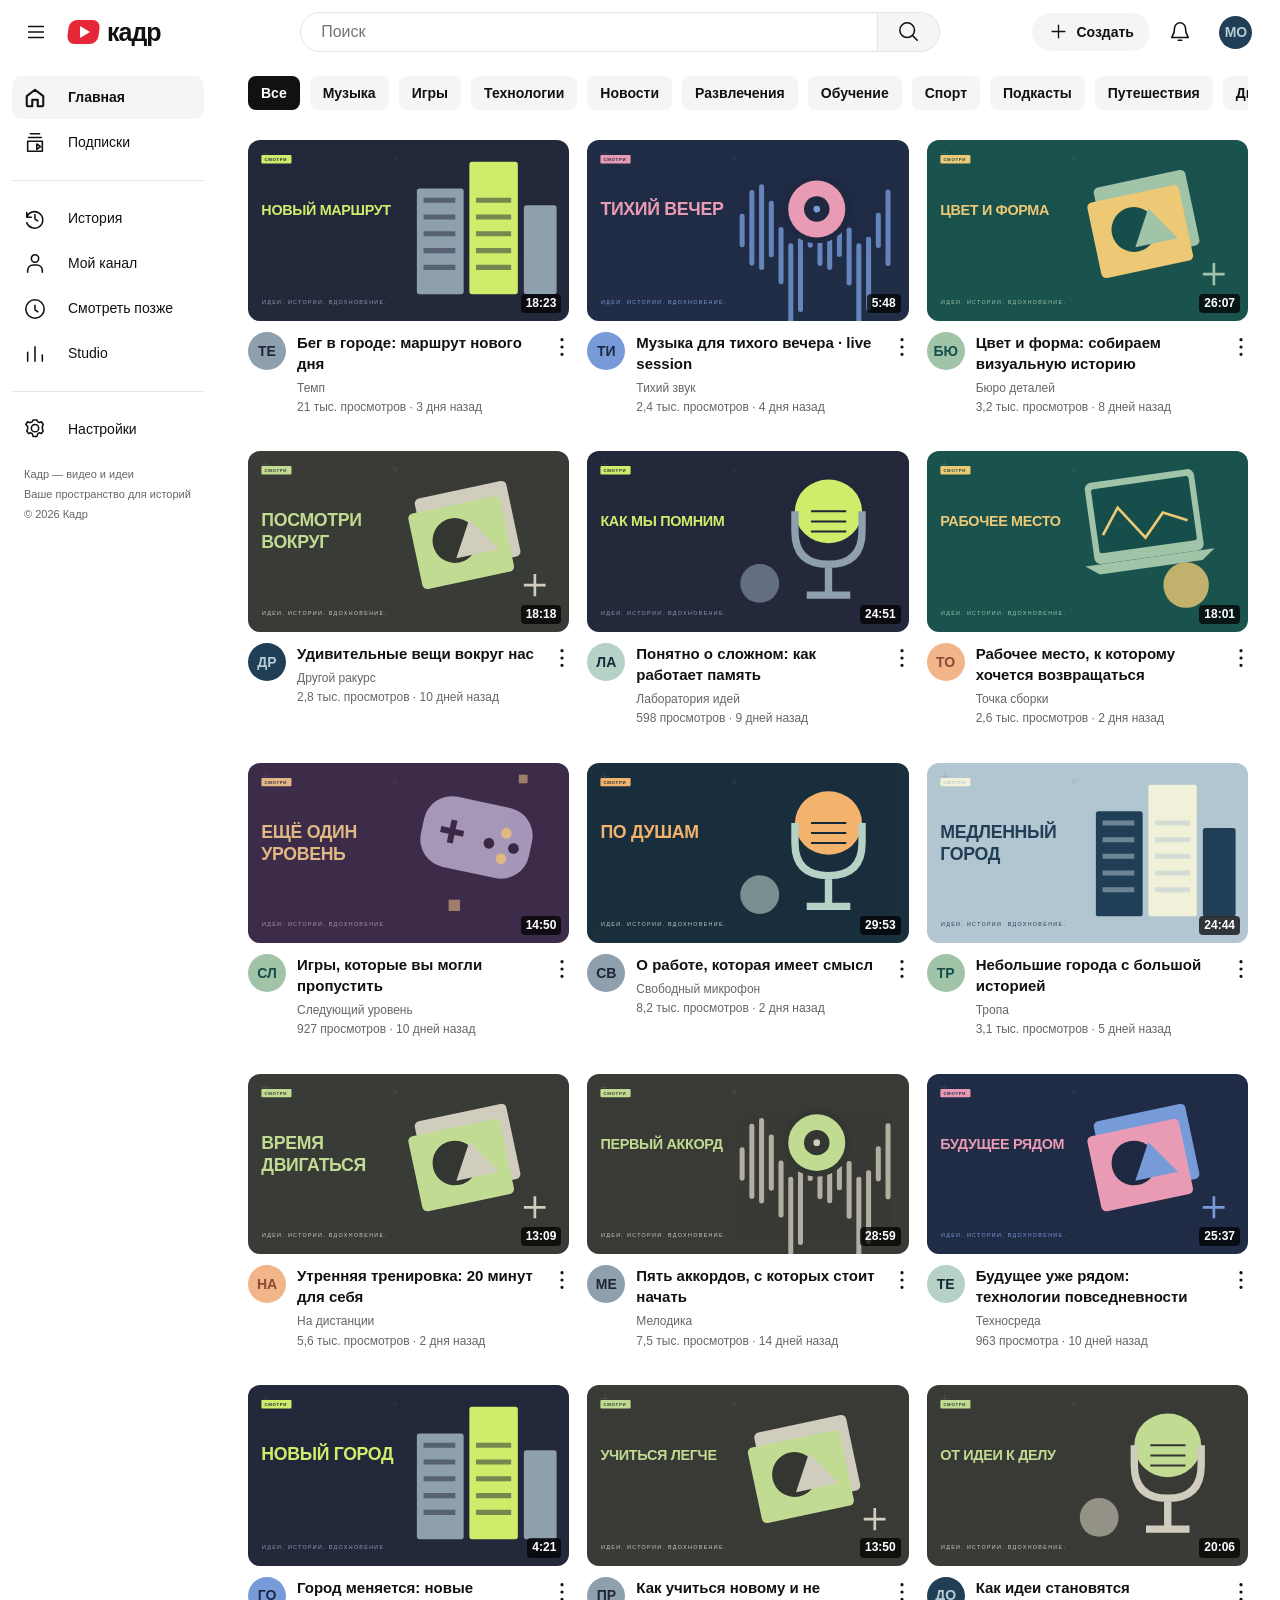
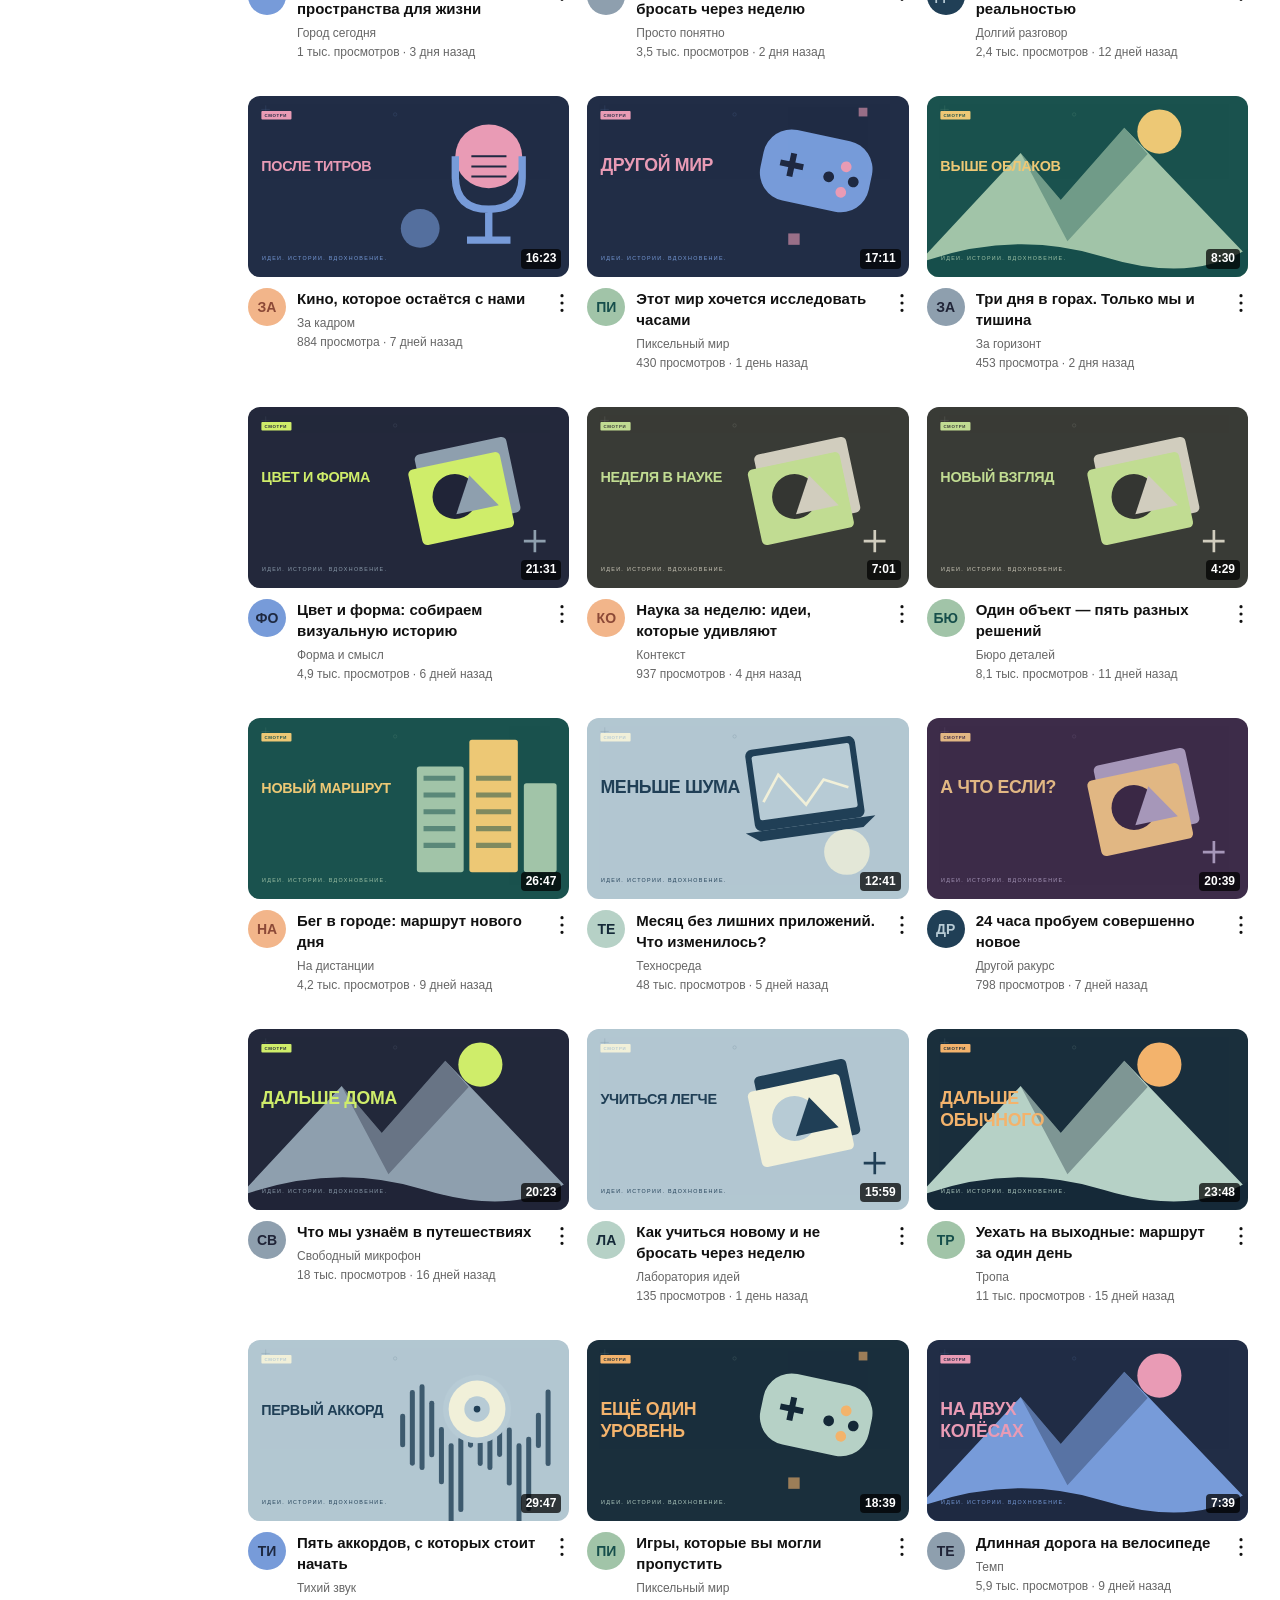
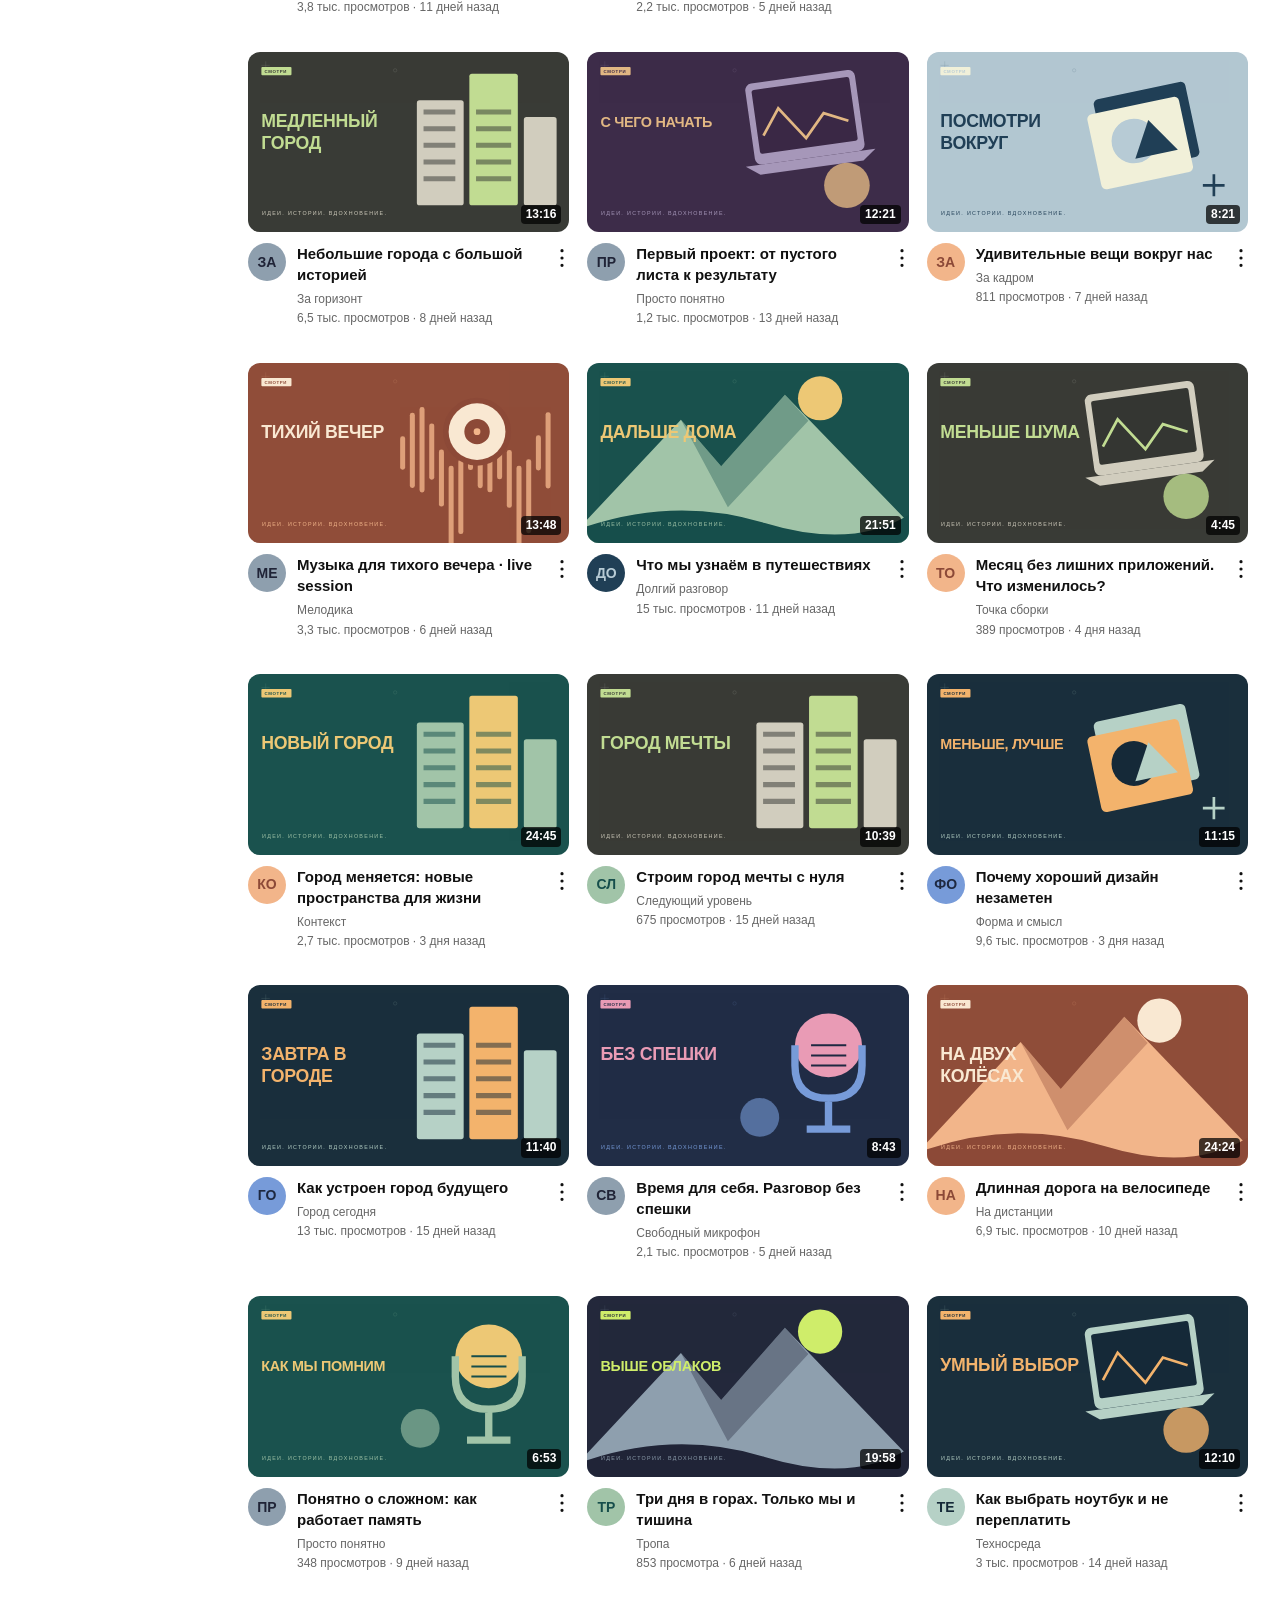
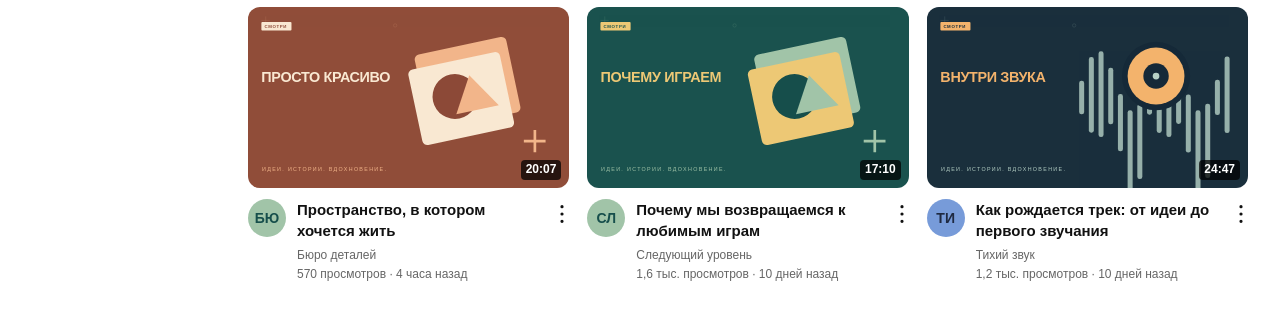
==== index.html @ 183887c6 "Обнова" ====
<!doctype html>
<html lang="ru">
<head>
<meta charset="utf-8">
<meta name="viewport" content="width=device-width, initial-scale=1, viewport-fit=cover">
<meta name="color-scheme" content="light dark">
<meta name="description" content="Кадр — видео, идеи и ваши истории.">
<title>Кадр — видео и идеи</title>
<style>
:root{--bg:#fff;--surface:#f5f5f5;--surface-hover:#eaeaea;--text-primary:#111;--text-secondary:#666;--border:#e5e5e5;--accent:#e62737;--blue:#065fd4;--sidebar-width:216px;--header-height:64px;--panel:#fff;--shadow:0 8px 40px #0002;--chart:#2389d7;--radius:12px}

[data-theme=dark]{--bg:#0f0f0f;--surface:#222;--surface-hover:#333;--text-primary:#f1f1f1;--text-secondary:#aaa;--border:#303030;--accent:#ff4757;--blue:#7db5ff;--panel:#191919;--shadow:0 8px 40px #0007;--chart:#56b8ff}

*{box-sizing:border-box}
html{scroll-behavior:smooth}
body{margin:0;background:var(--bg);color:var(--text-primary);font:14px/1.45 -apple-system,BlinkMacSystemFont,"Segoe UI",Arial,sans-serif}
button,input,textarea,select{font:inherit}
button,a,input,select,textarea{-webkit-tap-highlight-color:transparent}
button,a{touch-action:manipulation}
button{cursor:pointer;color:inherit}
button:disabled{cursor:wait;opacity:.6}
a{color:inherit;text-decoration:none}
img{display:block;max-width:100%;object-fit:cover}
button{border:0;background:none}
svg{display:block}
.icon{width:22px;height:22px;fill:none;stroke:currentColor;stroke-width:1.7;stroke-linecap:round;stroke-linejoin:round;flex-shrink:0}
button,a{transition:background .16s,color .16s,transform .16s}
button:focus-visible,a:focus-visible,input:focus-visible,textarea:focus-visible,select:focus-visible{outline:2px solid var(--blue);outline-offset:3px}
h1,h2,h3,p{margin:0}
h1{font-size:27px;letter-spacing:-.6px;line-height:1.3}
h2{font-size:21px;letter-spacing:-.35px}
h3{font-size:16px}
.muted{color:var(--text-secondary)}
.tiny{font-size:12px}
.nowrap{white-space:nowrap}
.divider{border:0;border-top:1px solid var(--border);margin:16px 0}
.icon-btn{height:40px;width:40px;display:inline-flex;align-items:center;justify-content:center;border-radius:50%;flex-shrink:0}
.icon-btn:hover{background:var(--surface-hover)}
.btn{min-height:38px;padding:9px 17px;display:inline-flex;align-items:center;justify-content:center;gap:8px;border-radius:24px;background:var(--surface);font-weight:600;white-space:nowrap}
.btn:hover{background:var(--surface-hover)}
.btn.primary{background:var(--text-primary);color:var(--bg)}
.btn.blue{background:var(--blue);color:var(--bg)}
.btn.outline{border:1px solid var(--border);background:transparent}
.btn.danger{color:var(--accent)}
.btn .icon{width:19px;height:19px}
.btn.selected{background:var(--surface-hover);color:var(--blue)}
.row{display:flex;align-items:center;gap:12px}
.row.wrap{flex-wrap:wrap}
.between{justify-content:space-between}
.gap8{gap:8px}
.stack{display:grid;gap:18px}
.avatar{width:38px;height:38px;border-radius:50%;flex-shrink:0;display:grid;place-items:center;background:#b6c9c1;color:#173b30;font-weight:700;overflow:hidden}
.avatar img{height:100%;width:100%}
.avatar.large{width:120px;height:120px;font-size:40px}
.avatar.medium{width:64px;height:64px;font-size:23px}
.avatar.small{height:30px;width:30px;font-size:11px}
.header{position:fixed;inset:0 0 auto;height:var(--header-height);background:var(--bg);z-index:30;display:flex;align-items:center;justify-content:space-between;padding:0 24px 0 16px;gap:24px}
.brand{display:flex;align-items:center;gap:8px;font-size:25px;letter-spacing:-1px;font-weight:800;white-space:nowrap}
.brandmark{width:31px;height:24px;background:var(--accent);border-radius:8px;transform:skew(-7deg);display:grid;place-items:center}
.brandmark:after{content:"";border-left:10px solid #fff;border-top:6px solid transparent;border-bottom:6px solid transparent;margin-left:3px;transform:skew(7deg)}
.brand small{font-size:12px;letter-spacing:0;font-weight:500;color:var(--text-secondary);align-self:flex-end;margin:0 0 5px 2px}
.header-left{display:flex;align-items:center;gap:12px;min-width:192px}
.search{display:flex;max-width:640px;flex:1;height:40px}
.search input{width:100%;min-width:0;border:1px solid var(--border);border-radius:24px 0 0 24px;background:var(--bg);color:var(--text-primary);padding:0 20px;font-size:16px;box-shadow:inset 0 1px 2px #00000005}
.search button{width:62px;flex-shrink:0;background:var(--surface);border:1px solid var(--border);border-left:0;border-radius:0 24px 24px 0;display:grid;place-items:center}
.search button:hover{background:var(--surface-hover)}
.header-actions{display:flex;align-items:center;gap:10px}
.profile-btn{padding:0;margin-left:6px}
.profile-btn .avatar{width:33px;height:33px}
.create-top{padding-right:16px}
.sidebar{position:fixed;top:var(--header-height);left:0;bottom:0;width:var(--sidebar-width);padding:10px 12px 24px;overflow-y:auto;background:var(--bg);z-index:20;scrollbar-width:thin}
.sidebar-item{height:43px;border-radius:10px;display:flex;align-items:center;gap:22px;padding:0 12px;margin:2px 0;white-space:nowrap}
.sidebar-item:hover{background:var(--surface)}
.sidebar-item.active{background:var(--surface);font-weight:600}
.sidebar-item.active .icon{stroke-width:2.25}
.sidebar-label{padding:12px;font-size:13px;font-weight:600}
.sidebar-foot{padding:12px;font-size:11px;line-height:1.8;color:var(--text-secondary)}
.sidebar-channel{padding:18px 0;text-align:center}
.sidebar-channel .avatar{margin:0 auto 12px}
.sidebar-channel h3{overflow:hidden;text-overflow:ellipsis;padding:0 8px}
.compact{--sidebar-width:76px}
.compact .sidebar-item{height:70px;flex-direction:column;gap:5px;padding:12px 0;font-size:10px}
.compact .sidebar-label,.compact .sidebar-foot,.compact .sidebar .divider,.compact .sidebar-channel,.compact .subscription-links{display:none}
.content{margin-left:var(--sidebar-width);padding:88px 32px 40px;min-height:100vh;max-width:2200px}
.chips{position:sticky;top:64px;padding:12px 0 20px;background:var(--bg);z-index:10;display:flex;gap:10px;overflow-x:auto;scrollbar-width:none;margin-top:-24px;margin-bottom:10px}
.chips::-webkit-scrollbar{display:none}
.chip{border-radius:8px;padding:7px 13px;background:var(--surface);white-space:nowrap;font-weight:600}
.chip:hover{background:var(--surface-hover)}
.chip.active{background:var(--text-primary);color:var(--bg)}
.video-grid{display:grid;grid-template-columns:repeat(3,minmax(0,1fr));gap:34px 18px}
.video-card{min-width:0;position:relative}
.thumb-link{display:block;position:relative;overflow:hidden;border-radius:12px;background:var(--surface);aspect-ratio:16/9}
.thumbnail{width:100%;height:100%;object-fit:cover;transition:transform .25s}
.thumb-link:hover .thumbnail{transform:scale(1.035)}
.thumb-link:after{content:"▶";position:absolute;top:50%;left:50%;transform:translate(-50%,-50%);width:45px;height:45px;display:grid;place-items:center;border-radius:50%;background:#0007;color:white;opacity:0;transition:opacity .2s}
.thumb-link:hover:after{opacity:1}
.duration{position:absolute;bottom:8px;right:8px;padding:1px 5px;font-size:12px;font-weight:600;background:#000b;color:#fff;border-radius:4px}
.fresh{position:absolute;top:9px;left:9px;font-size:10px;text-transform:uppercase;letter-spacing:1px;background:#fff;color:#111;padding:4px 7px;border-radius:4px;font-weight:700}
.card-info{display:flex;align-items:flex-start;gap:11px;padding-top:11px}
.card-copy{min-width:0;flex:1}
.card-title{font-weight:600;font-size:15px;line-height:1.4;display:-webkit-box;-webkit-line-clamp:2;-webkit-box-orient:vertical;overflow:hidden;margin:0 0 5px}
.card-meta{font-size:12px;line-height:1.6;color:var(--text-secondary)}
.card-meta a:hover{color:var(--text-primary)}
.card-more{width:26px;height:30px;margin-right:-6px}
.section-head{display:flex;align-items:center;justify-content:space-between;gap:16px;margin-bottom:24px;flex-wrap:wrap}
.page-copy{margin-bottom:24px;max-width:720px}
.page-copy p{margin-top:8px;color:var(--text-secondary)}
.bottom-nav{display:none}
.empty{display:flex;flex-direction:column;align-items:center;justify-content:center;text-align:center;padding:70px 24px;gap:12px;min-height:290px}
.empty-symbol{background:var(--surface);width:82px;height:82px;border-radius:50%;display:grid;place-items:center;margin-bottom:8px}
.empty-symbol .icon{height:36px;width:36px}
.empty p{color:var(--text-secondary);max-width:400px}
.channel-banner{height:190px;width:100%;border-radius:14px;object-fit:cover;margin-bottom:26px}
.channel-head{display:flex;gap:24px;align-items:center;margin:0 0 28px}
.channel-copy{min-width:0;overflow-wrap:anywhere}
.channel-copy h1{font-size:34px;margin-bottom:8px}
.channel-copy p{margin:9px 0;max-width:800px;white-space:pre-wrap;overflow-wrap:anywhere}
.channel-head .row{margin-top:14px}
.tabs{display:flex;gap:26px;border-bottom:1px solid var(--border);margin-bottom:26px;overflow:auto}
.tab{padding:11px 0 13px;white-space:nowrap;color:var(--text-secondary);font-size:15px;font-weight:600;border-bottom:2px solid transparent}
.tab.active{color:var(--text-primary);border-bottom-color:var(--text-primary)}
.about-panel{max-width:780px}
.about-panel p{white-space:pre-wrap;overflow-wrap:anywhere}
.watch-layout{display:grid;grid-template-columns:minmax(0,1fr) 340px;gap:24px}
.watch-main{min-width:0}
.player{position:relative;aspect-ratio:16/9;background:#000;border-radius:14px;overflow:hidden;color:#fff}
.player>img{width:100%;height:100%;opacity:.85}
.player.playing>img{animation:slowpan 24s ease-in-out infinite alternate;opacity:.92}
.player-center{position:absolute;top:50%;left:50%;transform:translate(-50%,-50%);background:#0008;width:66px;height:66px;border-radius:50%;display:grid;place-items:center;backdrop-filter:blur(3px)}
.player-center .icon{width:30px;height:30px;fill:#fff;stroke:#fff}
.playing .player-center{opacity:0}
.playing:hover .player-center,.playing:focus-within .player-center{opacity:1}
.player-caption{position:absolute;left:24px;top:20px;font-size:11px;letter-spacing:2px;opacity:.7}
.player-controls{position:absolute;bottom:0;left:0;right:0;padding:28px 12px 7px;background:linear-gradient(transparent,#000b)}
.player-controls input[type=range]{accent-color:var(--accent);height:4px;width:100%;cursor:pointer;margin:0}
.player-control-row{display:flex;align-items:center;gap:5px;font-size:12px}
.player-control-row .icon-btn{height:32px;width:32px}
.player-control-row .time{margin-left:4px;flex:1}
.player-control-row input.volume{width:56px;margin-left:3px}
.watch-title{font-size:22px;font-weight:700;line-height:1.35;margin:16px 0 13px;overflow-wrap:anywhere}
.watch-actions{display:flex;align-items:center;justify-content:space-between;gap:12px;flex-wrap:wrap}
.channel-byline{display:flex;gap:11px;align-items:center}
.channel-byline .btn{margin-left:9px}
.channel-byline h3{font-size:14px}
.reactions{display:flex;gap:8px;align-items:center;flex-wrap:wrap}
.reaction-group{display:flex;background:var(--surface);border-radius:24px;overflow:hidden}
.reaction-group .btn{background:none;border-radius:0}
.reaction-group .btn+button{border-left:1px solid var(--border);padding:8px 12px}
.description{background:var(--surface);border-radius:12px;padding:14px;margin-top:18px}
.description p{white-space:pre-wrap;overflow-wrap:anywhere;margin-top:9px}
.description:not(.expanded) p{display:-webkit-box;-webkit-line-clamp:3;-webkit-box-orient:vertical;overflow:hidden}
.text-btn{font-weight:600;padding:10px 0 0}
.comments{margin-top:26px}
.comments h3{margin-bottom:20px}
.comment-form{display:flex;gap:12px;margin:18px 0 24px}
.comment-form input{flex:1;min-width:0;border:0;border-bottom:1px solid var(--border);background:var(--bg);color:var(--text-primary);padding:10px 0}
.comment{display:flex;gap:12px;margin:18px 0}
.comment p{white-space:pre-wrap;overflow-wrap:anywhere;margin-top:3px}
.watch-aside .video-card{display:flex;gap:9px;margin:0 0 15px}
.watch-aside .thumb-link{width:160px;min-width:160px;height:90px;border-radius:9px}
.watch-aside .card-info{padding:0;gap:0;flex:1}
.watch-aside .card-info>a{display:none}
.watch-aside .card-title{font-size:13px;-webkit-line-clamp:2}
.watch-aside .card-more{width:18px}
.watch-aside .card-meta{font-size:11px}
.watch-aside h3{margin-bottom:14px}
.history-list{display:grid;gap:22px;max-width:1040px}
.history-list .video-card{display:flex;gap:20px}
.history-list .thumb-link{width:270px;min-width:270px}
.history-list .card-info{padding-top:6px;flex:1}
.history-list .card-title{font-size:18px}
.history-list .card-info>a{display:none}
.channel-result{display:flex;gap:20px;padding:18px 0;border-bottom:1px solid var(--border);align-items:center}
.channel-result .channel-copy{flex:1}
.channel-result p{margin:5px 0}
.search-heading{margin-bottom:14px}
.studio{background:var(--surface);min-height:100vh}
.studio .content{padding:90px 30px 40px}
.studio .sidebar,.studio .header{background:var(--bg)}
.studio .sidebar-item.active{color:var(--accent);background:var(--surface)}
.studio-page{max-width:1460px;margin:0 auto}
.panel{background:var(--panel);border:1px solid var(--border);border-radius:12px;padding:24px;min-width:0}
.panel h2,.panel h3{margin-bottom:15px}
.stat-grid{display:grid;grid-template-columns:repeat(5,minmax(0,1fr));gap:12px;margin-bottom:24px}
.stat-card{background:var(--panel);border:1px solid var(--border);padding:19px 20px;border-radius:10px;min-width:0}
.stat-card label{display:block;color:var(--text-secondary);font-size:12px;margin-bottom:10px}
.stat-value{font-size:27px;letter-spacing:-.8px;line-height:1.2;overflow-wrap:anywhere;font-variant-numeric:tabular-nums;animation:appear .2s}
.stat-card small{display:block;margin-top:10px;font-size:11px;color:var(--text-secondary)}
.dashboard-grid{display:grid;grid-template-columns:1.15fr 1fr;gap:20px}
.feature-performance{display:grid;grid-template-columns:180px 1fr;gap:18px;align-items:start}
.feature-performance .thumb-link{border-radius:8px}
.metric-list{display:grid;gap:12px}
.metric-line{display:flex;justify-content:space-between;gap:12px;border-bottom:1px solid var(--border);padding:0 0 10px}
.metric-line:last-child{border:0;padding:0}
.metric-line span{color:var(--text-secondary)}
.metric-line strong{font-weight:600}
.callout{border:1px solid var(--border);border-radius:10px;padding:18px;background:var(--surface);margin-top:20px}
.callout p{color:var(--text-secondary);margin:8px 0 14px}
.analytics-layout{display:grid;grid-template-columns:minmax(0,1fr) 290px;gap:20px}
.chart-wrap{position:relative}
.chart-svg{width:100%;height:245px;overflow:visible}
.chart-grid{stroke:var(--border);stroke-width:1}
.chart-label{fill:var(--text-secondary);font-size:11px}
.chart-tooltip{position:absolute;pointer-events:none;background:var(--text-primary);color:var(--bg);font-size:12px;padding:7px 10px;border-radius:6px;box-shadow:var(--shadow);white-space:nowrap;transform:translate(-50%,-110%);z-index:5;display:none}
.bars{display:flex;align-items:flex-end;gap:3px;height:86px;margin:24px 0 8px}
.bar{flex:1;min-width:0;background:var(--chart);border-radius:2px 2px 0 0;opacity:.8}
.bar:hover{opacity:1}
.realtime-dot{width:7px;height:7px;border-radius:50%;background:var(--chart);display:inline-block;margin-right:5px}
.rt-number{font-size:28px;margin-top:22px}
.top-video{display:flex;justify-content:space-between;align-items:center;gap:10px;padding:11px 0;border-bottom:1px solid var(--border);font-size:12px}
.top-video a{overflow:hidden;display:-webkit-box;-webkit-line-clamp:2;-webkit-box-orient:vertical;max-width:80%}
.traffic-list{display:grid;gap:16px}
.traffic-track{height:5px;border-radius:4px;background:var(--surface);margin-top:7px;overflow:hidden}
.traffic-fill{height:100%;background:var(--chart);border-radius:4px}
.below-analytics{display:grid;grid-template-columns:1fr 1fr;gap:20px;margin-top:20px}
.content-table{width:100%;border-collapse:collapse;font-size:12px}
.content-table th{text-align:left;color:var(--text-secondary);font-weight:500;padding:15px 12px;border-bottom:1px solid var(--border)}
.content-table td{padding:16px 12px;border-bottom:1px solid var(--border);vertical-align:middle}
.content-table tr:hover td{background:var(--surface)}
.table-video{display:flex;gap:14px;align-items:center;max-width:420px}
.table-video img{width:110px;height:62px;border-radius:6px;flex-shrink:0}
.table-video strong{font-size:13px;display:-webkit-box;-webkit-line-clamp:2;-webkit-box-orient:vertical;overflow:hidden}
.table-video .row{margin-top:5px}
.table-video .icon-btn{width:28px;height:28px}
.table-panel{padding:0;overflow:hidden}
.badge{display:inline-flex;padding:4px 8px;background:var(--surface);border-radius:5px;white-space:nowrap;font-size:11px}
.badge.public{color:#168449}
.select{min-height:38px;border:1px solid var(--border);background:var(--panel);color:var(--text-primary);padding:7px 12px;border-radius:8px;max-width:100%}
.form-grid{display:grid;grid-template-columns:minmax(0,1fr) 330px;gap:26px}
.field{display:grid;gap:7px;margin-bottom:18px;min-width:0}
.field label{font-size:12px;font-weight:600}
.input{width:100%;border:1px solid var(--border);border-radius:8px;background:var(--panel);color:var(--text-primary);padding:12px;min-width:0;resize:vertical}
.input:focus{border-color:var(--blue)}
textarea.input{min-height:115px}
.field small{font-size:11px;color:var(--text-secondary)}
.form-row{display:grid;grid-template-columns:1fr 1fr;gap:14px}
.upload-preview{aspect-ratio:16/9;border:1px dashed var(--border);border-radius:10px;overflow:hidden;background:var(--surface);display:grid;place-items:center;margin-bottom:12px}
.upload-preview img{width:100%;height:100%}
.upload-label{display:inline-flex;gap:8px;cursor:pointer;align-items:center;justify-content:center;font-weight:600}
.file-input{position:absolute;width:1px;height:1px;opacity:0;overflow:hidden}
.upload-label:focus-within{outline:2px solid var(--blue);outline-offset:3px}
.upload-tile{display:flex;flex-direction:column;align-items:center;text-align:center;padding:22px;gap:10px}
.upload-tile .icon{width:32px;height:32px}
.preview-banner{height:145px;width:100%;object-fit:cover;border-radius:9px}
.image-setting{display:flex;align-items:center;gap:24px;border-bottom:1px solid var(--border);padding-bottom:22px;margin-bottom:22px}
.image-setting .copy{flex:1}
.image-setting p{font-size:12px;color:var(--text-secondary);margin:7px 0 12px}
.customization{max-width:960px}
.customization .panel{margin-top:20px}
.settings-row{display:flex;align-items:center;justify-content:space-between;gap:15px;padding:20px 0;border-bottom:1px solid var(--border)}
.settings-row p{font-size:12px;color:var(--text-secondary);margin-top:5px}
.settings-row:last-child{border:0}
.dropdown{position:fixed;z-index:65;background:var(--panel);border:1px solid var(--border);border-radius:12px;padding:8px;box-shadow:var(--shadow);width:256px;max-width:calc(100vw - 24px)}
.dropdown-item{width:100%;text-align:left;padding:11px 12px;border-radius:7px;display:flex;gap:12px;align-items:center;line-height:1.3;font-size:13px}
.dropdown-item:hover{background:var(--surface)}
.dropdown-heading{padding:10px 12px;border-bottom:1px solid var(--border);margin-bottom:6px}
.dropdown-heading p{font-size:12px;color:var(--text-secondary);margin-top:3px}
.modal-backdrop{position:fixed;inset:0;background:#0007;z-index:70;display:flex;align-items:center;justify-content:center;padding:24px;backdrop-filter:blur(2px)}
.modal{max-width:860px;width:100%;max-height:calc(100dvh - 48px);display:flex;flex-direction:column;border-radius:16px;background:var(--panel);box-shadow:var(--shadow);animation:modalIn .18s ease}
.modal.small{max-width:480px}
.modal-header{padding:20px 24px;border-bottom:1px solid var(--border);display:flex;justify-content:space-between;align-items:center;gap:16px}
.modal-header h2{font-size:21px}
.modal-body{overflow-y:auto;padding:24px;overscroll-behavior:contain}
.modal-footer{display:flex;justify-content:flex-end;gap:10px;padding:16px 24px;border-top:1px solid var(--border)}
.modal .form-grid{grid-template-columns:minmax(0,1fr) 260px}
.toast-container{position:fixed;bottom:24px;left:calc(var(--sidebar-width) + 24px);z-index:100;display:grid;gap:8px;pointer-events:none;max-width:calc(100vw - 48px)}
.toast{background:var(--text-primary);color:var(--bg);padding:13px 22px;border-radius:9px;box-shadow:var(--shadow);font-size:13px;animation:appear .18s;pointer-events:auto}
.notice{padding:12px 16px;background:var(--surface);border-radius:9px;font-size:12px;color:var(--text-secondary);margin-bottom:18px}
.form-error{color:var(--accent);font-size:13px;margin-top:10px}
.progress{height:4px;background:var(--surface);overflow:hidden;border-radius:4px;margin-top:16px}
.progress span{display:block;height:100%;background:var(--blue);animation:progress 1.4s ease forwards}
.debug{position:fixed;bottom:15px;right:15px;background:#141d23;color:#85f4b3;padding:16px;z-index:60;border-radius:8px;white-space:pre;font:11px/1.8 monospace;max-width:calc(100vw - 30px)}
.skeleton{background:linear-gradient(100deg,var(--surface) 20%,var(--surface-hover) 50%,var(--surface) 80%);background-size:200% 100%;animation:shimmer 1s infinite}
.skeleton-card{aspect-ratio:16/11;border-radius:12px}
.storage-error{position:fixed;top:64px;left:0;right:0;background:#ffe6e6;color:#9a1522;padding:10px 18px;text-align:center;z-index:68;font-size:12px}
.mobile-search-toggle{display:none}
.search-mobile-close{display:none}
.player:fullscreen{border-radius:0;width:100%;height:100%;aspect-ratio:auto}
.player:fullscreen>img{object-fit:contain}
.player.fullscreen-fallback{position:fixed;inset:0;width:100vw;height:100dvh;z-index:100;border-radius:0;aspect-ratio:auto}
.player.fullscreen-fallback>img{object-fit:contain}
.phase-pill{color:var(--blue);font-size:11px}
.readable{max-width:760px;line-height:1.7}
.studio-actions{display:flex;gap:10px;align-items:center;flex-wrap:wrap}
.live{font-size:11px;color:var(--text-secondary);display:flex;align-items:center;gap:6px}
.live:before{content:"";width:6px;height:6px;border-radius:50%;background:#25a15e}
.error-page{margin:50px auto;text-align:center;max-width:500px}
.nowrap-ellipsis{overflow:hidden;text-overflow:ellipsis;white-space:nowrap}
.hidden{display:none!important}
body.modal-open{overflow:hidden}
button[aria-pressed=true] .icon{fill:currentColor}
input[type=range]{accent-color:var(--accent)}
.intro-card{background:var(--panel);border:1px solid var(--border);padding:28px;border-radius:12px}
.intro-card h2{margin:16px 0 10px}
.intro-art{height:125px;background:var(--surface);border-radius:8px;display:grid;place-items:center;position:relative;overflow:hidden}
.intro-art .icon{width:55px;height:55px;color:var(--accent)}
.intro-art:before,.intro-art:after{content:"";position:absolute;width:130px;height:130px;border:1px solid var(--border);border-radius:50%;left:-30px;top:-45px}
.intro-art:after{left:auto;top:auto;right:-25px;bottom:-60px}
.chart-period-copy{font-size:12px;color:var(--text-secondary);margin-bottom:18px}

@keyframes appear{from{opacity:.45;transform:translateY(3px)}
to{opacity:1;transform:none}
}
@keyframes modalIn{from{opacity:0;transform:translateY(10px) scale(.98)}
to{opacity:1;transform:none}
}
@keyframes progress{from{width:0}
to{width:100%}
}
@keyframes shimmer{to{background-position:-200% 0}
}
@keyframes slowpan{from{transform:scale(1)}
to{transform:scale(1.08)}
}
@media(min-width:1850px){.video-grid{grid-template-columns:repeat(4,minmax(0,1fr))}
}

@media(max-width:1200px){:root{--sidebar-width:76px}
.sidebar-item{height:70px;flex-direction:column;gap:5px;padding:12px 0;font-size:10px}
.sidebar-label,.sidebar-foot,.sidebar .divider,.sidebar-channel,.subscription-links{display:none}
.content{padding-left:24px;padding-right:24px}
.video-grid{grid-template-columns:repeat(3,minmax(0,1fr));gap:28px 16px}
.watch-layout{grid-template-columns:minmax(0,1fr) 290px;gap:18px}
.watch-aside .thumb-link{width:130px;min-width:130px;height:74px}
.stat-card{padding:16px 13px}
.stat-value{font-size:23px}
.analytics-layout{grid-template-columns:minmax(0,1fr) 250px}
.table-video img{width:85px;height:48px}
.content-table th,.content-table td{padding:13px 8px}
.header-left{min-width:155px}
.header{gap:18px}
.studio .content{padding-left:24px;padding-right:24px}
}

@media(max-width:950px){.video-grid{grid-template-columns:repeat(2,minmax(0,1fr))}
.watch-layout{grid-template-columns:1fr}
.watch-aside{display:grid;grid-template-columns:1fr 1fr;gap:0 18px}
.watch-aside h3{grid-column:1/-1}
.watch-aside .video-card{display:block}
.watch-aside .thumb-link{width:100%;height:auto;aspect-ratio:16/9}
.watch-aside .card-info{padding-top:10px}
.watch-aside .card-title{font-size:14px}
.watch-aside .card-meta{font-size:12px}
.dashboard-grid{grid-template-columns:1fr}
.analytics-layout{grid-template-columns:1fr}
.realtime-panel .bars{height:95px}
.stat-grid{grid-template-columns:repeat(3,minmax(0,1fr))}
.below-analytics{grid-template-columns:1fr}
.form-grid{grid-template-columns:1fr 260px}
.header-left{min-width:145px}
.header{gap:12px;padding-right:16px}
.content-table th:nth-child(3),.content-table td:nth-child(3){display:none}
.feature-performance{grid-template-columns:220px 1fr}
}

@media(max-width:700px){:root{--sidebar-width:0px;--header-height:58px}
.header{height:58px;padding:0 14px;gap:8px}
.header-left{min-width:0;gap:0}
.header-left>.icon-btn{display:none}
.brand{font-size:24px}
.brandmark{width:28px;height:23px}
.header-actions{gap:2px}
.create-top{height:36px;width:36px;padding:0;background:none}
.create-top span{display:none}
.header-actions .icon-btn{width:36px;height:36px}
.profile-btn{margin-left:3px}
.header-actions .profile-btn .avatar{width:29px;height:29px}
.mobile-search-toggle{display:inline-flex}
.header>.search{display:none}
.header.search-open>.search{display:flex;position:absolute;left:14px;right:54px;max-width:none;background:var(--bg);z-index:2}
.header.search-open .header-left,.header.search-open .header-actions{visibility:hidden}
.search-mobile-close{position:absolute;right:8px;display:none}
.header.search-open .search-mobile-close{display:inline-flex}
.search input{font-size:14px}
.sidebar{display:none}
.content,.studio .content{margin-left:0;padding:78px 16px 90px}
.chips{top:58px;margin-top:-20px;padding:11px 0 14px;margin-bottom:5px;gap:8px}
.chip{font-size:12px;padding:7px 12px}
.video-grid{grid-template-columns:1fr;gap:25px}
.card-title{font-size:15px}
.card-meta{font-size:12px}
.thumb-link{border-radius:10px}
.bottom-nav{display:flex;position:fixed;bottom:0;left:0;right:0;z-index:35;background:var(--bg);border-top:1px solid var(--border);padding:5px 4px calc(5px + env(safe-area-inset-bottom));height:calc(61px + env(safe-area-inset-bottom));justify-content:space-around}
.bottom-item{display:flex;align-items:center;justify-content:center;flex-direction:column;gap:3px;font-size:10px;min-width:54px;color:var(--text-secondary)}
.bottom-item.active{color:var(--text-primary);font-weight:600}
.bottom-item .icon{width:22px;height:22px}
.bottom-item.active .icon{stroke-width:2.4}
.channel-banner{height:105px;border-radius:9px;margin-bottom:18px}
.channel-head{align-items:flex-start;gap:14px;margin-bottom:20px}
.channel-head .avatar.large{height:72px;width:72px;font-size:25px}
.channel-copy h1{font-size:23px;margin:0 0 5px}
.channel-copy .muted{font-size:12px}
.channel-copy p{font-size:12px;margin:7px 0}
.channel-head .row{gap:7px}
.channel-head .btn{font-size:11px;padding:8px 11px}
.tabs{gap:23px;margin-bottom:20px}
.tab{font-size:14px}
.watch-layout{display:block}
.player{border-radius:10px}
.watch-title{font-size:18px;margin-top:14px}
.watch-actions{gap:15px}
.channel-byline{gap:8px;width:100%}
.channel-byline .btn{margin-left:auto;font-size:12px;padding:9px 13px}
.reactions{gap:7px}
.reactions .btn{font-size:12px;padding:8px 12px}
.reactions .icon-btn{width:36px;height:36px}
.watch-aside{display:block;margin-top:28px}
.watch-aside .video-card{margin-bottom:23px}
.watch-aside .thumb-link{width:100%;height:auto}
.watch-aside .card-info{padding-top:9px}
.watch-aside .card-title{font-size:15px}
.watch-aside .card-meta{font-size:12px}
.description{font-size:12px;padding:12px}
.comments{margin-top:22px}
.comment-form{gap:8px}
.comment-form .btn{width:38px;padding:0;font-size:0}
.comment-form .btn .icon{width:18px}
.history-list .video-card{gap:12px}
.history-list .thumb-link{width:140px;min-width:140px;height:79px}
.history-list .card-title{font-size:13px}
.history-list .card-meta{font-size:11px}
.history-list .card-info{padding:0;min-width:0}
.section-head{margin-bottom:20px;gap:12px}
.section-head h1{font-size:24px}
.stat-grid{grid-template-columns:repeat(2,minmax(0,1fr));gap:10px;margin-bottom:18px}
.stat-card{padding:16px}
.stat-value{font-size:24px}
.stat-card:last-child{grid-column:1/-1}
.stat-card small{font-size:10px}
.panel{padding:18px}
.dashboard-grid,.analytics-layout,.below-analytics{gap:16px}
.feature-performance{grid-template-columns:1fr}
.feature-performance .thumb-link{max-width:none}
.table-panel{padding:0;background:transparent;border:0}
.content-table,.content-table tbody{display:block}
.content-table thead{display:none}
.content-table tr{display:grid;grid-template-columns:repeat(3,1fr);background:var(--panel);border:1px solid var(--border);border-radius:11px;margin-bottom:12px;padding:12px;gap:6px}
.content-table td{display:block;padding:6px 0;border:0;font-size:11px;overflow-wrap:anywhere}
.content-table td:first-child{grid-column:1/-1;padding:0 0 5px}
.content-table td:nth-child(3){display:none}
.content-table td[data-label]:before{content:attr(data-label);display:block;color:var(--text-secondary);font-size:10px;margin-bottom:4px}
.table-video{max-width:none;gap:10px}
.table-video img{width:110px;height:62px}
.table-video strong{font-size:13px}
.content-table tr:hover td{background:none}
.form-grid,.modal .form-grid{grid-template-columns:1fr}
.form-grid>.upload-column{grid-row:1}
.form-row{gap:10px}
.input{padding:10px}
.modal-backdrop{padding:0;align-items:flex-end}
.modal{max-height:95dvh;border-radius:16px 16px 0 0}
.modal.small{max-width:none}
.modal-header{padding:14px 18px}
.modal-header h2{font-size:18px}
.modal-body{padding:18px}
.modal-footer{padding:14px 18px}
.modal .upload-preview{max-width:320px;margin-left:auto;margin-right:auto}
.modal .upload-column{border-bottom:1px solid var(--border);padding-bottom:18px}
.image-setting{gap:16px;align-items:flex-start}
.image-setting .avatar.large{height:75px;width:75px;font-size:25px}
.preview-banner{height:100px}
.settings-row{align-items:flex-start}
.settings-row .select{font-size:12px;padding:8px;min-width:95px}
.settings-row .btn{font-size:11px;padding:9px 11px}
.toast-container{bottom:77px;left:16px;right:16px;max-width:none}
.toast{font-size:12px}
.dropdown{right:12px!important;left:auto!important;max-height:calc(100dvh - 90px);overflow:auto}
.channel-result{gap:12px;align-items:flex-start}
.channel-result .avatar.medium{width:50px;height:50px;font-size:20px}
.channel-result .btn{padding:8px 10px;font-size:11px}
.channel-result h3{font-size:14px}
.channel-result p{font-size:11px}
.chart-svg{height:215px}
.chart-tooltip{font-size:10px}
.debug{bottom:75px;right:12px}
.page-copy p{font-size:13px}
.intro-card{padding:20px}
.header .search{height:38px}
.header .search button{width:46px}
.notification-panel{max-height:65dvh;overflow:auto}
.player-controls{padding-top:18px}
.player-caption{font-size:8px;top:12px;left:15px}
.player-center{height:52px;width:52px}
.live{font-size:10px}
}

@media(min-width:431px) and (max-width:700px){.video-grid{grid-template-columns:repeat(2,minmax(0,1fr))}
.card-info{gap:8px}
.card-info .avatar{width:29px;height:29px}
.card-title{font-size:13px}
.card-meta{font-size:11px}
.card-more{width:20px}
}

@media(prefers-reduced-motion:reduce){*,*:before,*:after{animation:none!important;transition:none!important;scroll-behavior:auto!important}
}

</style>
</head>
<body>
<div id="app"></div><div id="dropdown-root"></div><div id="modal-root"></div><div class="toast-container" id="toasts" role="status" aria-live="polite"></div><div id="storage-notice"></div><div id="debug-root"></div>
<script>
'use strict';
(()=>{
// CONFIG / UTILS
const CONFIG={key:'kadr.local.v1',version:1,timeScale:120,offlineCap:30*864e5,historyLimit:200};
const CATEGORIES=['Музыка','Игры','Технологии','Новости','Развлечения','Обучение','Спорт','Подкасты','Путешествия','Дизайн'];
const CATEGORY_SETTINGS={Музыка:[.7,.82,.55],Игры:[.8,.45,.9],Технологии:[.72,.65,.72],Новости:[.9,.12,.7],Развлечения:[.9,.42,.68],Обучение:[.6,.95,.5],Спорт:[.72,.55,.67],Подкасты:[.6,.72,.6],Путешествия:[.65,.85,.55],Дизайн:[.6,.9,.6]};
const SOURCE_NAMES=['Главная','Рекомендованные видео','Поиск','Страницы каналов','Подписки','Внешние источники'];
const $=(s,r=document)=>r.querySelector(s), $$=(s,r=document)=>Array.from(r.querySelectorAll(s));
const esc=s=>String(s??'').replace(/[&<>"']/g,c=>({'&':'&amp;','<':'&lt;','>':'&gt;','"':'&quot;',"'":'&#39;'}[c]));
const clamp=(x,a=0,b=1)=>Math.min(b,Math.max(a,x));
const num=n=>Math.floor(Math.max(0,n||0));
const exact=n=>num(n).toLocaleString('ru-RU');
function formatNumber(n){n=num(n);return n>=1e6?(n/1e6).toLocaleString('ru-RU',{maximumFractionDigits:1})+' млн':n>=1e3?(n/1e3).toLocaleString('ru-RU',{maximumFractionDigits:n<1e4?1:0})+' тыс.':exact(n)}
const plural=(n,one,few,many)=>n%10===1&&n%100!==11?one:n%10>=2&&n%10<=4&&(n%100<12||n%100>14)?few:many;
const formatViews=n=>formatNumber(n)+' '+(n>=1000?'просмотров':plural(num(n),'просмотр','просмотра','просмотров'));
const formatSubscribers=n=>formatNumber(n)+' '+(n>=1000?'подписчиков':plural(num(n),'подписчик','подписчика','подписчиков'));
function formatDuration(n){n=num(n);return n>=3600?num(n/3600)+':'+String(num(n/60)%60).padStart(2,'0')+':'+String(n%60).padStart(2,'0'):num(n/60)+':'+String(n%60).padStart(2,'0')}
function formatRelativeTime(t){const d=Math.max(0,(state.simulation.now-t)/1000);if(d<60)return 'только что';const units=d<3600?[num(d/60),'минуту','минуты','минут']:d<86400?[num(d/3600),'час','часа','часов']:d<2592000?[num(d/86400),'день','дня','дней']:d<31536e3?[num(d/2592000),'месяц','месяца','месяцев']:[num(d/31536e3),'год','года','лет'];return units[0]+' '+plural(...units)+' назад'}
const date=t=>new Date(t).toLocaleDateString('ru-RU',{day:'numeric',month:'short',year:'numeric'});
const pct=n=>(clamp(n)*100).toLocaleString('ru-RU',{maximumFractionDigits:1})+' %';
const uid=p=>p+'-'+(globalThis.crypto?.randomUUID?.()||Date.now().toString(36)+'-'+Math.random().toString(36).slice(2));
function hash(s){let h=2166136261;for(const c of String(s))h=Math.imul(h^c.charCodeAt(0),16777619);return h>>>0}
function rng(seed){let a=seed>>>0;return()=>{a+=0x6D2B79F5;let t=a;t=Math.imul(t^t>>>15,t|1);t^=t+Math.imul(t^t>>>7,t|61);return((t^t>>>14)>>>0)/4294967296}}
const seeded=(seed,k)=>rng(hash(seed+':'+k))();
function normal(r){return Math.sqrt(-2*Math.log(Math.max(.0001,r())))*Math.cos(2*Math.PI*r())}
const sleep=ms=>new Promise(r=>setTimeout(r,ms));
const paths={home:'M3 10 12 3l9 7v10a1 1 0 0 1-1 1h-5v-7H9v7H4a1 1 0 0 1-1-1Z',menu:'M4 6h16M4 12h16M4 18h16',search:'M21 21l-5-5M18 10a8 8 0 1 1-16 0 8 8 0 0 1 16 0',create:'M12 4v16M4 12h16',bell:'M18 8a6 6 0 0 0-12 0c0 8-3 8-3 10h18c0-2-3-2-3-10M10 21h4',like:'M7 10v11H3V10Zm0 0 5-7c2 0 2 2 1 6h6a2 2 0 0 1 2 2l-2 8a2 2 0 0 1-2 2H7',dislike:'M7 14V3H3v11Zm0 0 5 7c2 0 2-2 1-6h6a2 2 0 0 0 2-2l-2-8a2 2 0 0 0-2-2H7',share:'m14 3 8 8-8 8v-5c-7 0-10 3-12 7 0-9 5-14 12-14Z',more:'M12 4h.01M12 12h.01M12 20h.01',play:'m8 4 12 8-12 8Z',pause:'M8 4v16M16 4v16',volume:'m3 9 4 0 5-5v16l-5-5H3ZM16 8a6 6 0 0 1 0 8M19 5a10 10 0 0 1 0 14',mute:'m3 9 4 0 5-5v16l-5-5H3ZM17 9l5 6M22 9l-5 6',fullscreen:'M8 3H3v5M16 3h5v5M21 16v5h-5M3 16v5h5',analytics:'M4 20V10M12 20V4M20 20v-7',content:'M4 3h16v18H4ZM9 8l7 4-7 4Z',channel:'M20 21v-2a6 6 0 0 0-6-6h-4a6 6 0 0 0-6 6v2M16 6a4 4 0 1 1-8 0 4 4 0 0 1 8 0',history:'M3 5v5h5M3 10a9 9 0 1 1 0 6M12 7v5l3 2',subscriptions:'M4 10h16v11H4ZM7 2h10M5 6h14m-5 7 4 3-4 3Z',settings:'m9 3 1-2h4l1 2 2 1 2-1 2 3-1 2v3l1 2-2 3-2-1-2 1-1 3h-4l-1-3-2-1-2 1-2-3 1-2V8L2 6l2-3 2 1ZM16 10a4 4 0 1 1-8 0 4 4 0 0 1 8 0',back:'m14 5-7 7 7 7',close:'M6 6l12 12M18 6 6 18',edit:'m14 4 6 6-11 11H3v-6ZM16 2l6 6',delete:'M3 6h18M9 6V3h6v3M5 6l1 15h12l1-15M10 10v7M14 10v7',clock:'M12 8v5l3 2M22 12a10 10 0 1 1-20 0 10 10 0 0 1 20 0',sun:'M12 2v2M12 20v2M2 12h2M20 12h2M5 5l2 2M17 17l2 2M5 19l2-2M17 7l2-2M17 12a5 5 0 1 1-10 0 5 5 0 0 1 10 0',check:'m4 12 5 5L20 6',upload:'M12 16V3m-5 5 5-5 5 5M3 15v6h18v-6',image:'M3 3h18v18H3Zm0 14 6-6 5 5 3-3 4 4M16 7h.01',sort:'M4 6h16M7 12h10M10 18h4',external:'M14 3h7v7M21 3 11 13M10 3H3v18h18v-7',info:'M12 11v6M12 7h.01M22 12a10 10 0 1 1-20 0 10 10 0 0 1 20 0'};
function icon(n){return `<svg class="icon" viewBox="0 0 24 24" aria-hidden="true"><path d="${paths[n]||paths.play}"${n==='more'?' stroke-width="3.5"':''}/></svg>`}
function ib(action,label,i,attrs=''){const match=attrs.match(/class="([^"]*)"/);const cls=match?match[1]:'icon-btn';attrs=attrs.replace(/class="[^"]*"/,'');return `<button type="button" class="${cls}" data-action="${action}" aria-label="${esc(label)}" title="${esc(label)}" ${attrs}>${icon(i)}</button>`}
const btn=(action,label,i='',cls='',attrs='')=>`<button ${/type=/.test(attrs)?'':'type="button"'} class="btn ${cls}" data-action="${action}" ${attrs}>${i?icon(i):''}${esc(label)}</button>`;
const link=(route,label,i='',cls='btn')=>`<a href="#/${route}" class="${cls}">${i?icon(i):''}${esc(label)}</a>`;
let state,saveTimer=null,storageFailed=false,renderGeneration=0,activeCategory='Все',channelTab='home',period=28,chartMetric='views',player={videoId:null,playing:false,time:0,volume:.7,viewRecorded:false},modalReturn=null,debug=false,editingImage=null;
// DATA GENERATION: compact, original vector artwork
const PALETTES=[['#152938','#b6d1c6','#f3b36c'],['#202437','#8e9fae','#cfed6a'],['#8c4937','#f2b58a','#f9e8d2'],['#1e2941','#779bd9','#e99bb5'],['#164e4b','#a1c4a8','#edc875'],['#3a2845','#a697b9','#e1b783'],['#b7cbd5','#203f56','#f1f0d9'],['#343632','#d1cdbe','#c1dc92']];
function art(v,banner=false){const p=PALETTES[v.seed%PALETTES.length],r=rng(v.seed),kind=v.artKind??v.seed%7;let scene='';
if(kind===0)scene=`<circle cx="695" cy="106" r="66" fill="${p[2]}"/><path d="M0 470 280 170 400 310 590 95 960 480v60H0" fill="${p[1]}"/><path d="m280 170 120 140 190-215 70 78-240 260Z" fill="${p[0]}" opacity=".35"/><path d="M0 490q270-90 530-10t430-25v85H0" fill="${p[0]}"/>`;
else if(kind===1)scene=`<g transform="translate(490 75) rotate(-8 150 160)"><rect width="330" height="245" rx="20" fill="${p[1]}"/><rect x="18" y="20" width="294" height="193" rx="7" fill="${p[0]}"/><path d="m35 160 55-75 70 100 62-67 70 33" fill="none" stroke="${p[2]}" stroke-width="8"/><path d="M-30 245h390l-40 30H10Z" fill="${p[1]}"/></g><circle cx="775" cy="400" r="68" fill="${p[2]}" opacity=".8"/>`;
else if(kind===2)scene=`<g transform="translate(520 115) rotate(12 160 100)"><rect width="330" height="215" rx="85" fill="${p[1]}"/><path d="M55 105h70m-35-35v70" stroke="${p[0]}" stroke-width="18"/><circle cx="250" cy="77" r="16" fill="${p[2]}"/><circle cx="280" cy="117" r="16" fill="${p[0]}"/><circle cx="205" cy="117" r="16" fill="${p[0]}"/><circle cx="250" cy="155" r="16" fill="${p[2]}"/></g><g fill="${p[2]}" opacity=".6"><rect x="600" y="410" width="34" height="34"/><rect x="810" y="35" width="26" height="26"/></g>`;
else if(kind===3)scene=`<g fill="${p[1]}" opacity=".8">${Array.from({length:16},(_,i)=>`<rect x="${455+i*29}" y="${220-90*Math.sin(i*.9)}" width="15" height="${100+160*Math.abs(Math.sin(i*.9))}" rx="7"/>`).join('')}</g><circle cx="685" cy="206" r="102" fill="${p[0]}"/><circle cx="685" cy="206" r="85" fill="${p[2]}"/><circle cx="685" cy="206" r="38" fill="${p[0]}"/><circle cx="685" cy="206" r="10" fill="${p[1]}"/>`;
else if(kind===4)scene=`<g transform="translate(500 85)"><rect x="120" width="200" height="190" rx="100" fill="${p[2]}"/><path d="M120 95v60q0 98 100 98t100-98V95M220 255v90m-65 0h130" stroke="${p[1]}" stroke-width="22" fill="none"/><path d="M168 95h105M168 125h105M168 155h105" stroke="${p[0]}" stroke-width="6"/><circle cx="15" cy="310" r="58" fill="${p[1]}" opacity=".6"/></g>`;
else if(kind===5)scene=`<g transform="translate(495 60)"><rect x="10" y="85" width="140" height="315" rx="8" fill="${p[1]}"/><rect x="167" y="5" width="145" height="395" rx="8" fill="${p[2]}"/><rect x="330" y="135" width="98" height="265" rx="8" fill="${p[1]}"/>${Array.from({length:5},(_,j)=>`<path d="M30 ${120+j*50}h95m62 0h105" stroke="${p[0]}" stroke-width="15" opacity=".5"/>`).join('')}</g>`;
else scene=`<g transform="translate(520 115) rotate(-12 130 130)"><rect width="280" height="230" rx="15" fill="${p[1]}"/><rect x="-28" y="40" width="280" height="230" rx="15" fill="${p[2]}"/><circle cx="95" cy="145" r="67" fill="${p[0]}"/><path d="m150 92 68 106h-130Z" fill="${p[1]}"/></g><path d="M825 400h65m-32-33v66" stroke="${p[1]}" stroke-width="8"/>`;
const short=(v.artText||v.category||'НОВЫЙ ВЗГЛЯД').toUpperCase(),words=short.split(' ');let lines=[''];words.forEach(w=>{let i=lines.length-1;if((lines[i]+' '+w).length>14&&lines.length<3)lines.push(w);else lines[i]+=(lines[i]?' ':'')+w});
const svg=`<svg xmlns="http://www.w3.org/2000/svg" width="960" height="540" viewBox="0 0 960 540"><rect width="960" height="540" fill="${p[0]}"/><path d="M0 0h960v540H0Z" fill="${p[1]}" opacity=".03"/><g opacity=".35" stroke="${p[1]}" fill="none"><path d="M40 40h25m-12-12v25M870 480h30m-15-15v30"/><circle cx="440" cy="55" r="5"/></g>${scene}<rect x="40" y="45" width="${banner?120:90}" height="25" rx="3" fill="${p[2]}"/><text x="49" y="63" fill="${p[0]}" font-family="Arial,sans-serif" font-size="13" font-weight="700" letter-spacing="2">${banner?'КАДР / КАНАЛ':'СМОТРИ'}</text>${lines.map((s,i)=>`<text x="40" y="${225+i*65}" fill="${v.seed%8===6?p[1]:p[2]}" font-family="Arial,sans-serif" font-weight="800" font-size="${s.length>11?43:53}" letter-spacing="-1">${esc(s)}</text>`).join('')}<text x="42" y="488" fill="${p[1]}" font-family="Arial,sans-serif" font-size="16" letter-spacing="4">${esc(v.artSubtitle||'ИДЕИ. ИСТОРИИ. ВДОХНОВЕНИЕ.')}</text></svg>`;return 'data:image/svg+xml;charset=utf-8,'+encodeURIComponent(svg)}
const imageCache=new Map();
function thumbnail(v){if(v.thumbnail)return safeImage(v.thumbnail);const k=v.id+':'+v.seed+':'+v.category;if(!imageCache.has(k))imageCache.set(k,art(v));return imageCache.get(k)}
const safeImage=s=>/^(data:image\/(png|jpe?g|webp|gif|svg\+xml)[;,]|blob:)/i.test(s||'')?s:'';
function avatar(c,cls=''){return `<span class="avatar ${cls}"${c.avatar?'':` style="background:${PALETTES[c.seed%8][1]};color:${PALETTES[c.seed%8][0]}"`}>${c.avatar?`<img src="${esc(safeImage(c.avatar))}" alt="">`:esc(c.name.slice(0,2).toUpperCase())}</span>`}
const channelBy=id=>state.channels.find(c=>c.id===id);
const videoBy=id=>state.videos.find(v=>v.id===id);
const mine=()=>state.videos.filter(v=>v.channelId==='me').sort((a,b)=>b.publishedAt-a.publishedAt);
function params(v,c){const r=rng(v.seed),set=CATEGORY_SETTINGS[v.category]||[.6,.65,.6];const owned=c.id==='me',length=v.title.trim().length,titleScore=clamp(length/38)*.12+(length>110?-.1:0),tagScore=Math.min((v.tags||[]).length*.012,.06),imageScore=v.thumbnail?.12:0,history=clamp(c.authority)*.08;const q=clamp(.22+titleScore+tagScore+imageScore+history+r()*.36,.13,.97);return{contentQuality:q,topicDemand:set[0]*(.7+r()*.3),clickability:clamp(.22+titleScore+imageScore+r()*.4),audienceFit:clamp(.35+q*.35+r()*.22),retentionPotential:clamp(.21+q*.48+r()*.14),engagementPotential:clamp(.18+q*.6+r()*.15),momentum:0,evergreenFactor:set[1],competition:set[2],recommendationScore:.4,potential:clamp(Math.exp(normal(r)*1.05-.25)*(.5+q),.13,18),ctr:.018,retention:.4,likeRate:.04,dislikeRate:.005,commentRate:.003,conversion:.002,velocity:0,lastSpikeHour:-1};}
function makeVideo(c,index,now){const samples=TOPICS[c.niche];const t=samples[index%samples.length];const seed=hash(c.id+':'+index);const v={id:'v-'+c.id+'-'+index,channelId:c.id,title:t[0],description:t[1]+'\n\nНовые идеи и внимательный взгляд на привычные вещи. Подписывайтесь на канал, чтобы не пропустить следующие истории.',category:c.niche,tags:[c.niche,...t[0].split(' ').slice(0,3)],duration:240+num(seeded(seed,'duration')*1700),visibility:'public',publishedAt:now-(index*3+.08+seeded(seed,'age')*8)*864e5,seed,artText:t[2],artKind:t[3],thumbnail:null,views:0,impressions:0,likes:0,dislikes:0,comments:0,subscribersGained:0,watchSeconds:0,history:[],traffic:Array(6).fill(0),localComments:[]};v.params=params(v,c);const views=num(Math.exp(7.7+normal(rng(seed))*1.25)*(.3+c.authority)* (1+index*.22));v.views=views;v.params.ctr=.026+v.params.clickability*.085;v.params.retention=v.params.retentionPotential;v.impressions=views/v.params.ctr;v.likes=views*(.02+v.params.engagementPotential*.07);v.dislikes=views*(.001+(1-v.params.contentQuality)*.012);v.comments=views*(.0005+v.params.engagementPotential*.007);v.watchSeconds=views*v.duration*v.params.retention;v.subscribersGained=num(views*.003);v.traffic=[views*.35,views*.3,views*.16,views*.07,views*.08,views*.04];return v}
const TOPICS={
Технологии:[['Рабочее место, к которому хочется возвращаться','Собираем удобное и спокойное пространство для работы.','РАБОЧЕЕ МЕСТО',1],['Месяц без лишних приложений. Что изменилось?','Практический опыт цифрового минимализма.','МЕНЬШЕ ШУМА',1],['Будущее уже рядом: технологии повседневности','Разбираем идеи, которые меняют наши привычки.','БУДУЩЕЕ РЯДОМ',6],['Как выбрать ноутбук и не переплатить','На что обращать внимание при выборе техники.','УМНЫЙ ВЫБОР',1]],
Музыка:[['Музыка для тихого вечера · live session','Неспешные мелодии для вечера дома.','ТИХИЙ ВЕЧЕР',3],['Как рождается трек: от идеи до первого звучания','Заглянем в процесс создания музыки.','ВНУТРИ ЗВУКА',3],['Плейлист для дороги без конца','Звуки и ритмы большого путешествия.','В ПУТИ',0],['Пять аккордов, с которых стоит начать','Доступный урок для первых музыкальных шагов.','ПЕРВЫЙ АККОРД',3]],
Игры:[['Этот мир хочется исследовать часами','Атмосферные игровые миры и неожиданные находки.','ДРУГОЙ МИР',2],['Игры, которые вы могли пропустить','Небольшие открытия для длинных вечеров.','ЕЩЁ ОДИН УРОВЕНЬ',2],['Почему мы возвращаемся к любимым играм','Разбираемся в игровом дизайне и наших привычках.','ПОЧЕМУ ИГРАЕМ',6],['Строим город мечты с нуля','Продуманная стратегия и удовольствие от процесса.','ГОРОД МЕЧТЫ',5]],
Новости:[['Город меняется: новые пространства для жизни','Обзор городских инициатив и общественных пространств.','НОВЫЙ ГОРОД',5],['Наука за неделю: идеи, которые удивляют','Внимательный обзор открытий и исследований.','НЕДЕЛЯ В НАУКЕ',6],['Почему все говорят об этой технологии','Что стоит за громкими заголовками.','В ЦЕНТРЕ ВНИМАНИЯ',1],['Как устроен город будущего','Архитектура, транспорт и новые сценарии жизни.','ЗАВТРА В ГОРОДЕ',5]],
Развлечения:[['24 часа пробуем совершенно новое','История о любопытстве и маленьких приключениях.','А ЧТО ЕСЛИ?',6],['Кино, которое остаётся с нами','Вдумчивый разговор о любимых историях.','ПОСЛЕ ТИТРОВ',4],['Удивительные вещи вокруг нас','Необычный взгляд на обыкновенное.','ПОСМОТРИ ВОКРУГ',6],['Один день без плана','Спонтанное путешествие и неожиданные знакомства.','БЕЗ ПЛАНА',0]],
Обучение:[['Как учиться новому и не бросать через неделю','Практические привычки, которые помогают учиться.','УЧИТЬСЯ ЛЕГЧЕ',6],['Понятно о сложном: как работает память','Доступное объяснение механизмов запоминания.','КАК МЫ ПОМНИМ',4],['Первый проект: от пустого листа к результату','Пошаговый подход к самостоятельной работе.','С ЧЕГО НАЧАТЬ',1],['Английский каждый день: 15 минут с пользой','Простые упражнения для устойчивого прогресса.','15 МИНУТ В ДЕНЬ',6]],
Спорт:[['Утренняя тренировка: 20 минут для себя','Умеренная активность и внимательное отношение к телу.','ВРЕМЯ ДВИГАТЬСЯ',6],['Бег в городе: маршрут нового дня','Неспешный бег и красивый городской маршрут.','НОВЫЙ МАРШРУТ',5],['Сила привычки: мой месяц тренировок','Личный опыт регулярных занятий.','ШАГ ЗА ШАГОМ',6],['Длинная дорога на велосипеде','Путешествие, в котором важен каждый километр.','НА ДВУХ КОЛЁСАХ',0]],
Подкасты:[['О работе, которая имеет смысл','Большой разговор о выборе своего дела.','ПО ДУШАМ',4],['Время для себя. Разговор без спешки','О внимании, отдыхе и личных границах.','БЕЗ СПЕШКИ',4],['Как идеи становятся реальностью','Разговор о творчестве и первых шагах.','ОТ ИДЕИ К ДЕЛУ',4],['Что мы узнаём в путешествиях','Истории дорог, людей и новых впечатлений.','ДАЛЬШЕ ДОМА',0]],
Путешествия:[['Три дня в горах. Только мы и тишина','Маршрут по тропам, где время течёт иначе.','ВЫШЕ ОБЛАКОВ',0],['Небольшие города с большой историей','Путешествие по тихим улицам и красивым местам.','МЕДЛЕННЫЙ ГОРОД',5],['Дорога вдоль моря: путешествие без спешки','Морской воздух, уютные остановки и новый взгляд.','ВДОЛЬ БЕРЕГА',0],['Уехать на выходные: маршрут за один день','Продумываем короткое путешествие с вниманием к деталям.','ДАЛЬШЕ ОБЫЧНОГО',0]],
Дизайн:[['Пространство, в котором хочется жить','Детали интерьера и спокойный подход к дизайну.','ПРОСТО КРАСИВО',6],['Почему хороший дизайн незаметен','Разбираем привычные вещи и их устройство.','МЕНЬШЕ, ЛУЧШЕ',6],['Цвет и форма: собираем визуальную историю','Практика наблюдения и творческого поиска.','ЦВЕТ И ФОРМА',6],['Один объект — пять разных решений','Эксперимент с формой и композициями.','НОВЫЙ ВЗГЛЯД',6]]};
function freshState(){const now=Date.now();const s={version:1,user:{id:'local',interests:Object.fromEntries(CATEGORIES.map(c=>[c,.35])),reactions:{},watchLater:[],notInterested:[],blockedChannels:[]},userChannel:null,channels:[],videos:[],subscriptions:[],history:[],preferences:{theme:matchMedia('(prefers-color-scheme: dark)').matches?'dark':'light',compact:false},analytics:{},simulation:{now,speed:1,lastSimulationTimestamp:Date.now()},currentRoute:'home',notifications:[]};
const me={id:'me',name:'Мой канал',handle:'@mychannel',description:'Здесь начинается моя история.',avatar:null,banner:null,seed:38,subscribers:0,authority:.15,nicheStrength:.4,audienceLoyalty:.45,niche:'Технологии',uploadFrequency:2,createdAt:now};s.userChannel=me;s.channels.push(me);
const names=['Точка сборки','Тихий звук','Следующий уровень','Город сегодня','За кадром','Просто понятно','Темп','Долгий разговор','За горизонт','Форма и смысл','Техносреда','Мелодика','Пиксельный мир','Контекст','Другой ракурс','Лаборатория идей','На дистанции','Свободный микрофон','Тропа','Бюро деталей'];names.forEach((name,i)=>{const seed=hash(name);const c={id:'c'+i,name,handle:'@'+['assembly','quiet.sound','nextlevel','city.today','outofscreen','simply','tempo','longtalk','horizon','form','techspace','melodica','pixelworld','context','angle','ideaslab','distance','openmic','trail','details'][i],description:'Авторский канал о '+['технологиях и удобной жизни','музыке и новых звучаниях','играх и виртуальных мирах','событиях и городской среде','историях и впечатлениях','знаниях и полезных навыках','движении и спорте','идеях и больших разговорах','путешествиях и открытиях','дизайне и красоте повседневности'][i%10]+'. Новые истории каждую неделю.',seed,subscribers:num(Math.exp(9+normal(rng(seed))*.9)),authority:.35+seeded(seed,'authority')*.5,niche:['Технологии','Музыка','Игры','Новости','Развлечения','Обучение','Спорт','Подкасты','Путешествия','Дизайн'][i%10],nicheStrength:.7,audienceLoyalty:.6,uploadFrequency:1+num(seeded(seed,'frequency')*3),avatar:null,banner:null,createdAt:now-864e5*(180+i*23)};s.channels.push(c);for(let j=0;j<4;j++)s.videos.push(makeVideo(c,j,now))});return s}
// STORAGE
function loadState(){try{const raw=localStorage.getItem(CONFIG.key);if(raw){const s=JSON.parse(raw);if(s.version!==CONFIG.version||!Array.isArray(s.channels)||!Array.isArray(s.videos)||!s.channels.some(c=>c.id==='me'))throw Error('schema');s.userChannel=s.channels.find(c=>c.id==='me');s.notifications??=[];s.user.watchLater??=[];s.user.blockedChannels??=[];s.user.notInterested??=[];s.videos.forEach(v=>{v.localComments??=[];v.traffic??=Array(6).fill(0)});return s}}catch(e){if(e.name==='SecurityError')storageFailed=true;}return freshState()}
function saveState(immediate=false){if(!immediate){if(!saveTimer)saveTimer=setTimeout(()=>saveState(true),2500);return true}clearTimeout(saveTimer);saveTimer=null;try{localStorage.setItem(CONFIG.key,JSON.stringify(state));storageFailed=false;$('#storage-notice').textContent='';return true}catch(e){storageFailed=true;$('#storage-notice').innerHTML='<div class="storage-error" role="alert">Не удалось сохранить данные. Освободите место в хранилище браузера или экспортируйте резервную копию в настройках.</div>';return false}}
function notify(text,route){state.notifications.unshift({id:uid('n'),text,route,at:state.simulation.now,read:false});state.notifications=state.notifications.slice(0,40);saveState()}
function toast(text){const el=document.createElement('div');el.className='toast';el.textContent=text;$('#toasts').append(el);setTimeout(()=>el.remove(),3800)}
// SIMULATION ENGINE: impressions -> views -> engagement -> distribution feedback
function historyAdd(v,t,d){const hour=3600e3,bucket=Math.floor(t/hour)*hour;let h=v.history[v.history.length-1];if(!h||h.timestamp!==bucket){h={timestamp:bucket,views:0,impressions:0,likes:0,subscribersGained:0,watchSeconds:0};v.history.push(h)}Object.keys(d).forEach(k=>{if(k in h)h[k]+=d[k]});if(v.history.length>110){const cutoff=state.simulation.now-49*hour;const merged=new Map();v.history.forEach(a=>{const key=a.timestamp<cutoff?Math.floor(a.timestamp/864e5)*864e5:a.timestamp;const old=merged.get(key)||{timestamp:key,views:0,impressions:0,likes:0,subscribersGained:0,watchSeconds:0};Object.keys(old).filter(k=>k!=='timestamp').forEach(k=>old[k]+=a[k]);merged.set(key,old)});v.history=Array.from(merged.values());if(v.history.length>420){const excess=v.history.splice(0,v.history.length-419);const first=excess[0];excess.slice(1).forEach(x=>Object.keys(first).filter(k=>k!=='timestamp').forEach(k=>first[k]+=x[k]));v.history.unshift(first)}}}
function phase(v,t=state.simulation.now){const age=(t-v.publishedAt)/3600e3;return age<2?'Первый охват':age<24?'Расширение аудитории':age<72?'Пик интереса':age<168?'Снижение активности':'Долгий хвост'}
function rates(v,c,t){const p=v.params,age=Math.max(0,(t-v.publishedAt)/3600e3),fresh=Math.exp(-age/(v.category==='Новости'?20:72));p.ctr=clamp(.009+p.clickability*.108+p.contentQuality*.022-(1-p.audienceFit)*.017-.009*Math.min(age/168,1),.01,.15);p.retention=clamp(p.retentionPotential-(v.duration>1800?.05:0),.18,.83);p.likeRate=.02+p.engagementPotential*.08;p.dislikeRate=.001+(1-p.contentQuality)*.017;p.commentRate=.0005+p.engagementPotential*.009;p.conversion=(.0005+p.contentQuality*p.audienceFit*.012)/(1+c.subscribers/2e6);p.recommendationScore=clamp((p.ctr/.14)*.25+p.retention*.25+p.engagementPotential*.15+p.audienceFit*.15+fresh*.1+c.authority*.1);
const initial=(38+Math.pow(Math.max(c.subscribers,0),.72)*.42)*(.4+p.topicDemand)*(.55+p.audienceFit);const success=clamp((p.recommendationScore-.35)*4,0,1.7),potential=p.potential;let multiplier;
if(age<2)multiplier=.65+age*.25;
else if(age<24)multiplier=1+success*potential*Math.pow((age-2)/6,1.35);
else if(age<72)multiplier=(1+success*potential*5.8)*Math.exp(-Math.pow((age-36)/42,2));
else if(age<168)multiplier=(1+success*potential*4)*Math.exp(-(age-72)/(12+p.evergreenFactor*55));
else multiplier=(.12+p.evergreenFactor*.7)*(1+success*potential)*Math.pow(168/Math.max(168,age),p.evergreenFactor>.75?.6:1.5);
if(v.category==='Новости')multiplier*=Math.exp(-age/90);const saturation=1/(1+v.views/(15000+Math.pow(c.subscribers+1,.82)*90+potential*35000));const feedback=clamp((p.recommendationScore-.2)*1.7,.2,1.5);return clamp(initial*multiplier*(1+p.momentum*5)*feedback*(1-p.competition*.35)*saturation,0,250000)}
function simulateStep(from,to){const hours=(to-from)/3600e3;if(hours<=0)return;for(const v of state.videos){if(v.visibility!=='public'||v.publishedAt>to)continue;const c=channelBy(v.channelId),p=v.params,mid=(from+to)/2;let rate=rates(v,c,mid),hourIndex=Math.floor(to/3600e3);if(hourIndex!==p.lastSpikeHour){p.lastSpikeHour=hourIndex;const chance=.0007+p.recommendationScore*p.topicDemand*(1-p.competition)*.014;if(seeded(v.seed,hourIndex)<chance&&v.views>60&&mid-v.publishedAt<14*864e5){p.momentum=clamp(p.momentum+.2+p.recommendationScore*.35);if(c.id==='me'&&p.momentum>.45)notify('У «'+v.title+'» растёт интерес аудитории.','studio/video/'+v.id)}}p.momentum*=Math.exp(-hours/14);rate*=.92+seeded(v.seed,hourIndex+'rate')*.16;
const impressions=rate*hours,views=impressions*p.ctr,likes=views*p.likeRate,subscribers=views*p.conversion,watchSeconds=views*v.duration*p.retention;v.impressions+=impressions;v.views+=views;v.likes+=likes;v.dislikes+=views*p.dislikeRate;v.comments+=views*p.commentRate;v.subscribersGained+=subscribers;v.watchSeconds+=watchSeconds;p.velocity=views/Math.max(hours,.0001);c.subscribers+=subscribers;c.authority=clamp(c.authority+(p.recommendationScore-c.authority)*Math.min(hours*.0004,.02),.05,.98);
const recommendation=clamp(p.recommendationScore),shares=[.19+.2*recommendation,.14+.22*recommendation,.12+.15*p.evergreenFactor,.07,.09+(c.subscribers>1000?.03:0),.04],sum=shares.reduce((a,b)=>a+b);shares.forEach((x,i)=>v.traffic[i]+=views*x/sum);if(c.id==='me')historyAdd(v,to,{views,impressions,likes,subscribersGained:subscribers,watchSeconds});}}
function advance(ms){ms=clamp(ms,0,CONFIG.offlineCap);if(!ms)return;let cursor=state.simulation.now;const end=cursor+ms;const step=Math.max(5*60e3,ms/288);while(cursor<end){const to=Math.min(end,cursor+step);state.simulation.now=to;simulateStep(cursor,to);cursor=to}state.simulation.now=end;syncChannelTotals()}
function syncChannelTotals(){state.channels.forEach(c=>{const vs=state.videos.filter(v=>v.channelId===c.id);c.totalViews=vs.reduce((n,v)=>n+v.views,0);c.videoCount=vs.filter(v=>v.visibility==='public').length});state.userChannel=channelBy('me')}
function settleTime(){const now=Date.now(),elapsed=clamp(now-state.simulation.lastSimulationTimestamp,0,864e5*7);advance(elapsed*CONFIG.timeScale*state.simulation.speed);state.simulation.lastSimulationTimestamp=now}
// RECOMMENDATIONS: interest, authority, subscriptions, exploration, diversity
function recommendations(exclude=null,category=activeCategory){const visible=state.videos.filter(v=>v.id!==exclude&&v.visibility==='public'&&!state.user.notInterested.includes(v.id)&&!state.user.blockedChannels.includes(v.channelId)&&(category==='Все'||v.category===category));const window=Math.floor(state.simulation.now/(3*3600e3));const scores=visible.map(v=>{const p=v.params,interest=state.user.interests[v.category]||.35,sub=state.subscriptions.includes(v.channelId)?.24:0,fresh=Math.exp(-(state.simulation.now-v.publishedAt)/(10*864e5)),explore=seeded(v.seed,'explore'+window)*.24,pop=clamp(Math.log10(1+v.views)/6);return{v,score:interest*.31+p.recommendationScore*.23+fresh*.12+pop*.09+p.momentum*.08+sub+explore-(state.history.some(h=>h.videoId===v.id)?.06:0)}});const result=[],counts={},channels={};while(scores.length&&result.length<48){scores.sort((a,b)=>(b.score-(counts[b.v.category]||0)*.055-(channels[b.v.channelId]||0)*.13)-(a.score-(counts[a.v.category]||0)*.055-(channels[a.v.channelId]||0)*.13));const v=scores.shift().v;result.push(v);counts[v.category]=(counts[v.category]||0)+1;channels[v.channelId]=(channels[v.channelId]||0)+1}return result}
function interest(v,amount){state.user.interests[v.category]=clamp((state.user.interests[v.category]||.35)+amount,.05,1)}
// UI COMPONENTS
function videoCard(v){const c=channelBy(v.channelId);return `<article class="video-card" data-video="${esc(v.id)}"><a class="thumb-link" href="#/watch/${v.id}" aria-label="${esc(v.title)}"><img class="thumbnail" src="${esc(thumbnail(v))}" alt="" loading="lazy"><span class="duration">${formatDuration(v.duration)}</span>${state.simulation.now-v.publishedAt<3600e3?'<span class="fresh">Новое</span>':''}</a><div class="card-info"><a href="#/channel/${c.id}" aria-label="Канал ${esc(c.name)}">${avatar(c)}</a><div class="card-copy"><a class="card-title" href="#/watch/${v.id}">${esc(v.title)}</a><div class="card-meta"><a href="#/channel/${c.id}">${esc(c.name)}</a><div><span data-views="${v.id}">${formatViews(v.views)}</span> · ${formatRelativeTime(v.publishedAt)}</div></div></div>${ib('video-menu','Действия с видео','more',`data-id="${v.id}" class="icon-btn card-more"`)}</div></article>`}
function grid(vs,emptyText='Здесь пока нет видео',emptyAction='create'){return vs.length?`<div class="video-grid">${vs.map(videoCard).join('')}</div>`:empty(emptyText,emptyAction==='create'?'Опубликуйте свою первую историю.':'Попробуйте другую категорию или вернитесь на главную.',emptyAction==='create'?btn('create','Создать видео','create','primary'):link('home','На главную','home'))}
function empty(title,copy,action=''){return `<div class="empty"><span class="empty-symbol">${icon('play')}</span><h2>${esc(title)}</h2><p>${esc(copy)}</p>${action}</div>`}
function navItem(route,title,i,active){return `<a class="sidebar-item${active?' active':''}" href="#/${route}"${active?' aria-current="page"':''}>${icon(i)}<span>${title}</span></a>`}
function shell(studio=false){const route=state.currentRoute;document.body.classList.toggle('studio',studio);document.body.classList.toggle('compact',state.preferences.compact);const me=channelBy('me');let sidebar=studio?`<div class="sidebar-channel">${avatar(me,'medium')}<h3>${esc(me.name)}</h3><p class="tiny muted">Ваш канал</p></div>${navItem('studio','Обзор','analytics',route==='studio')}${navItem('studio/content','Контент','content',route==='studio/content'||route.startsWith('studio/video'))}${navItem('studio/analytics','Аналитика','analytics',route==='studio/analytics')}${navItem('studio/customization','Настройка канала','edit',route==='studio/customization')}<hr class="divider">${navItem('channel/me','Открыть канал','channel',false)}${navItem('settings','Настройки','settings',false)}`:`${navItem('home','Главная','home',route==='home')}${navItem('subscriptions','Подписки','subscriptions',route==='subscriptions')}<hr class="divider">${navItem('history','История','history',route==='history')}${navItem('channel/me','Мой канал','channel',route==='channel/me')}${navItem('later','Смотреть позже','clock',route==='later')}${navItem('studio','Studio','analytics',false)}<hr class="divider"><div class="subscription-links">${state.subscriptions.length?'<div class="sidebar-label">Подписки</div>'+state.subscriptions.slice(0,6).map(id=>{const c=channelBy(id);return `<a class="sidebar-item" href="#/channel/${id}">${avatar(c,'small')}<span class="nowrap-ellipsis">${esc(c.name)}</span></a>`}).join(''):''}</div>${navItem('settings','Настройки','settings',route==='settings')}<div class="sidebar-foot">Кадр — видео и идеи<br>Ваше пространство для историй<br>© ${new Date().getFullYear()} Кадр</div>`;
$('#app').innerHTML=`<header class="header"><div class="header-left">${ib('sidebar','Свернуть навигацию','menu')}<a class="brand" href="#/home" aria-label="Кадр — главная"><span class="brandmark"></span>кадр${studio?'<small>Studio</small>':''}</a></div><form class="search" id="search-form" role="search"><input aria-label="Поиск видео и каналов" name="q" placeholder="Поиск" autocomplete="off" maxlength="200"><button type="submit" aria-label="Найти">${icon('search')}</button></form><div class="header-actions">${ib('mobile-search','Поиск','search','class="icon-btn mobile-search-toggle"')}<button class="btn create-top" data-action="create" aria-label="Создать">${icon('create')}<span>Создать</span></button>${ib('notifications','Уведомления','bell') }<button class="icon-btn profile-btn" data-action="profile" aria-label="Меню аккаунта">${avatar(me)}</button></div>${ib('close-search','Закрыть поиск','close','class="icon-btn search-mobile-close"')}</header><aside class="sidebar" aria-label="${studio?'Навигация Studio':'Основная навигация'}">${sidebar}</aside><main class="content" id="main"></main><nav class="bottom-nav" aria-label="Мобильная навигация">${[['home','Главная','home'],['subscriptions','Подписки','subscriptions'],['history','История','history'],['channel/me','Мой канал','channel'],['studio','Studio','analytics']].map(([r,t,i])=>`<a href="#/${r}" class="bottom-item${route===r||r==='studio'&&studio?' active':''}">${icon(i)}<span>${t}</span></a>`).join('')}</nav>`;
const query=new URLSearchParams(location.hash.split('?')[1]||'').get('q');if(query)$('#search-form input').value=query;
}
function home(){return `<div class="chips" aria-label="Категории">${['Все',...CATEGORIES].map(c=>`<button class="chip${activeCategory===c?' active':''}" data-action="category" data-category="${esc(c)}" aria-pressed="${activeCategory===c}">${esc(c)}</button>`).join('')}</div>${grid(recommendations(), 'Нет рекомендаций для этой категории','home')}`}
function subscriptions(){const vs=state.videos.filter(v=>v.visibility==='public'&&state.subscriptions.includes(v.channelId)).sort((a,b)=>b.publishedAt-a.publishedAt);return `<div class="section-head"><h1>Подписки</h1><span class="muted">${state.subscriptions.length} каналов</span></div>${vs.length?grid(vs):empty('Ваши любимые авторы — здесь','Подпишитесь на интересные каналы. Их новые видео появятся в этой ленте.',link('home','Найти интересное','search'))}`}
function historyPage(later=false){const vs=later?state.user.watchLater.map(videoBy).filter(Boolean):state.history.map(h=>videoBy(h.videoId)).filter(Boolean);return `<div class="section-head"><h1>${later?'Смотреть позже':'История просмотров'}</h1>${vs.length?btn(later?'clear-later':'clear-history',later?'Очистить список':'Очистить историю','delete','outline'):''}</div>${vs.length?`<div class="history-list">${vs.map(videoCard).join('')}</div>`:empty(later?'Сохраните видео на потом':'Всё начинается с одного видео',later?'Откройте меню ролика и выберите «Смотреть позже».':'Просмотренные видео появятся здесь.',link('home','Перейти на главную','home'))}`}
function subscribeButton(c){return c.id==='me'?link('studio','Управлять каналом','analytics'):btn('subscribe',state.subscriptions.includes(c.id)?'Вы подписаны':'Подписаться',state.subscriptions.includes(c.id)?'check':'','primary',`data-id="${c.id}"`)}
function channelPage(c){if(!c)return unavailable('Канал не найден');const own=c.id==='me',vs=state.videos.filter(v=>v.channelId===c.id&&(own||v.visibility==='public')).sort((a,b)=>b.publishedAt-a.publishedAt);const banner=c.banner?safeImage(c.banner):art({seed:c.seed,artKind:c.seed%7,artText:c.name,artSubtitle:c.handle,category:c.niche},true);return `<img class="channel-banner" src="${esc(banner)}" alt="Шапка канала ${esc(c.name)}"><div class="channel-head">${avatar(c,'large')}<div class="channel-copy"><h1>${esc(c.name)}</h1><div class="muted">${esc(c.handle)} · <span data-subs="${c.id}">${formatSubscribers(c.subscribers)}</span> · ${vs.length} ${plural(vs.length,'видео','видео','видео')}</div><p class="muted">${esc(c.description.slice(0,150))}${c.description.length>150?'…':''}</p><div class="row wrap">${own?link('studio/customization','Настроить канал','edit')+link('studio/content','Управление видео','content'):subscribeButton(c)}</div></div></div><div class="tabs" role="tablist">${[['home','Главная'],['videos','Видео'],['about','О канале']].map(([id,t])=>`<button class="tab${channelTab===id?' active':''}" role="tab" aria-selected="${channelTab===id}" data-action="channel-tab" data-tab="${id}">${t}</button>`).join('')}</div>${channelTab==='about'?`<div class="panel about-panel"><h2>О канале</h2><p>${esc(c.description)}</p><hr class="divider"><div class="metric-list"><div class="metric-line"><span>Адрес канала</span><strong>${esc(c.handle)}</strong></div><div class="metric-line"><span>Дата создания</span><strong>${date(c.createdAt)}</strong></div><div class="metric-line"><span>Всего просмотров</span><strong data-channelviews="${c.id}">${exact(c.totalViews)}</strong></div><div class="metric-line"><span>Подписчики</span><strong data-subs="${c.id}">${formatSubscribers(c.subscribers)}</strong></div></div></div>`:grid(channelTab==='home'?vs.slice(0,12):vs,'Пока здесь тихо',own?'create':'home')}`}
function unavailable(title){return `<div class="error-page">${empty(title,'Возможно, видео удалено или ссылка изменилась.',link('home','На главную','home'))}</div>`}
function watchPage(v){if(!v)return unavailable('Видео не найдено');if(v.visibility==='private'&&v.channelId!=='me')return unavailable('Видео недоступно');const c=channelBy(v.channelId),reaction=state.user.reactions[v.id],own=v.channelId==='me';return `<div class="watch-layout"><div class="watch-main"><div class="player" id="player"><img src="${esc(thumbnail(v))}" alt="${esc(v.title)}"><div class="player-caption">${esc(c.name.toUpperCase())}</div><button class="player-center" data-action="play" aria-label="Воспроизвести">${icon('play')}</button><div class="player-controls"><input id="timeline" type="range" min="0" max="${v.duration}" value="0" aria-label="Позиция воспроизведения"><div class="player-control-row">${ib('play','Воспроизвести','play','id="play-control"')}${ib('mute','Выключить звук','volume','id="mute-control"')}<input class="volume" type="range" min="0" max="1" step=".05" value="${player.volume}" aria-label="Громкость"><span class="time" id="player-time">0:00 / ${formatDuration(v.duration)}</span>${ib('fullscreen','На весь экран','fullscreen')}</div></div></div><h1 class="watch-title">${esc(v.title)}</h1><div class="watch-actions"><div class="channel-byline"><a href="#/channel/${c.id}">${avatar(c)}</a><a href="#/channel/${c.id}"><h3>${esc(c.name)}</h3><div class="tiny muted" data-subs="${c.id}">${formatSubscribers(c.subscribers)}</div></a>${subscribeButton(c)}</div><div class="reactions"><div class="reaction-group"><button class="btn${reaction==='like'?' selected':''}" data-action="reaction" data-reaction="like" data-id="${v.id}" aria-label="Нравится" aria-pressed="${reaction==='like'}">${icon('like')}<span data-likes="${v.id}">${formatNumber(v.likes)}</span></button><button class="btn${reaction==='dislike'?' selected':''}" data-action="reaction" data-reaction="dislike" data-id="${v.id}" aria-label="Не нравится" aria-pressed="${reaction==='dislike'}">${icon('dislike')}<span class="tiny" data-dislikes="${v.id}">${formatNumber(v.dislikes)}</span></button></div>${btn('share','Поделиться','share','',`data-id="${v.id}"`)}${ib('video-menu','Ещё','more',`data-id="${v.id}"`)}</div></div><div class="description" id="description"><strong><span data-views="${v.id}">${formatViews(v.views)}</span> · ${date(v.publishedAt)}</strong>${own?'<span class="live" style="margin-top:7px">Статистика обновляется</span>':''}<p>${esc(v.description||'Автор не добавил описание.')}</p><div class="tiny muted" style="margin-top:8px">${v.tags.map(t=>'#'+esc(t.replace(/\s+/g,''))).join(' ')}</div><button class="text-btn" data-action="description">Ещё</button></div><section class="comments"><h3><span data-comments="${v.id}">${exact(v.comments+v.localComments.length)}</span> ${plural(num(v.comments+v.localComments.length),'комментарий','комментария','комментариев')}</h3><form class="comment-form" data-id="${v.id}" id="comment-form">${avatar(channelBy('me'),'small')}<input name="comment" placeholder="Напишите комментарий" aria-label="Комментарий" required maxlength="1000">${btn('submit-comment','Отправить','share','', 'type="submit"')}</form><div id="local-comments">${v.localComments.map(x=>`<div class="comment">${avatar(channelBy('me'),'small')}<div><strong class="tiny">${esc(x.author)}</strong> <span class="tiny muted">${formatRelativeTime(x.at)}</span><p>${esc(x.text)}</p></div></div>`).join('')}</div><p class="tiny muted">${v.comments>1?'Аудитория оставила '+exact(v.comments)+' '+plural(num(v.comments),'комментарий','комментария','комментариев')+'.':''}</p></section></div><aside class="watch-aside"><h3>Следующее видео</h3>${recommendations(v.id,'Все').slice(0,14).map(videoCard).join('')}</aside></div>`}
function searchPage(q){const terms=q.toLocaleLowerCase('ru').trim().split(/\s+/).filter(Boolean),matches=s=>terms.every(t=>s.toLocaleLowerCase('ru').includes(t));const vs=state.videos.filter(v=>(v.visibility==='public'||v.channelId==='me')&&matches(v.title+' '+v.description+' '+v.category+' '+v.tags.join(' ')+' '+channelBy(v.channelId).name));const cs=state.channels.filter(c=>matches(c.name+' '+c.handle+' '+c.niche));return `<div class="section-head"><h1>Результаты поиска</h1><span class="muted">${vs.length} видео · ${cs.length} каналов</span></div><p class="muted search-heading">По запросу «${esc(q)}»</p>${cs.slice(0,5).map(c=>`<div class="channel-result"><a href="#/channel/${c.id}">${avatar(c,'medium')}</a><div class="channel-copy"><h3><a href="#/channel/${c.id}">${esc(c.name)}</a></h3><p class="muted">${esc(c.handle)} · ${formatSubscribers(c.subscribers)}</p><p class="muted">${esc(c.description.slice(0,110))}</p></div>${subscribeButton(c)}</div>`).join('')}${vs.length?`<div class="video-grid" style="margin-top:26px">${vs.map(videoCard).join('')}</div>`:!cs.length?empty('Ничего не найдено','Попробуйте другую тему, название видео или имя канала.',link('home','На главную')):''}`}
// ANALYTICS ENGINE
function aggregate(vs,days=period){const out={views:0,watchSeconds:0,subscribersGained:0,impressions:0,likes:0,dislikes:0,comments:0};const cutoff=days===0?0:state.simulation.now-days*864e5;vs.forEach(v=>{if(days===0){Object.keys(out).forEach(k=>out[k]+=v[k]||0)}else v.history.filter(h=>h.timestamp+3600e3>=cutoff).forEach(h=>Object.keys(out).forEach(k=>out[k]+=h[k]||0))});out.ctr=out.impressions?out.views/out.impressions:0;out.retention=out.views?vs.reduce((n,v)=>n+v.views*v.params.retention,0)/Math.max(1,vs.reduce((n,v)=>n+v.views,0)):0;return out}
function series(vs,days=period,metric=chartMetric){const earliest=Math.min(state.simulation.now,...vs.map(v=>v.publishedAt)),actualDays=days||Math.max(1,Math.ceil((state.simulation.now-earliest)/864e5)+1),count=Math.min(actualDays,90),width=actualDays*864e5/count,end=Math.floor(state.simulation.now/864e5)*864e5+864e5,start=end-count*width;const points=Array.from({length:count},(_,i)=>({t:start+i*width,value:0}));vs.forEach(v=>v.history.forEach(h=>{const i=Math.floor((h.timestamp-start)/width);if(i>=0&&i<count)points[i].value+=h[metric]||0}));return points}
function statCards(stats,video=false){const values=[['Просмотры',stats.views,formatNumber,'views'],['Время просмотра',stats.watchSeconds/3600,n=>n.toLocaleString('ru-RU',{maximumFractionDigits:1})+' ч','watchSeconds'],[video?'Новые подписчики':'Подписчики',stats.subscribersGained,n=>'+'+formatNumber(n),'subscribersGained'],['Показы',stats.impressions,formatNumber,'impressions'],['CTR значков',stats.ctr,pct,'ctr']];return `<div class="stat-grid">${values.map(([label,value,format,key])=>`<button class="stat-card" data-action="chart-metric" data-metric="${key}" aria-label="График: ${label}" aria-pressed="${chartMetric===key}"${key===chartMetric?' style="border-color:var(--chart)"':''}><label>${label}</label><div class="stat-value" data-stat="${key}">${format(value)}</div><small>${period===0?'За всё время':'За выбранный период'}</small></button>`).join('')}</div>`}
function chart(vs){const points=series(vs).map(p=>({...p,value:chartMetric==='watchSeconds'?p.value/3600:p.value})),max=Math.max(1,...points.map(p=>p.value)),W=780,H=240,left=4,right=58,top=15,bottom=32,cw=W-left-right,ch=H-top-bottom;const coords=points.map((p,i)=>[left+(points.length===1?.5:i/(points.length-1))*cw,top+ch-p.value/max*ch]);let path=coords.map(([x,y],i)=>(i?'L':'M')+x.toFixed(2)+' '+y.toFixed(2)).join(' ');if(coords.length===1)path=`M${left} ${coords[0][1]} L${left+cw} ${coords[0][1]}`;const area=path+` L${left+cw} ${top+ch} L${left} ${top+ch} Z`;const lines=[0,.25,.5,.75,1].map(k=>{const y=top+ch-k*ch;return `<line x1="${left}" x2="${W-right}" y1="${y}" y2="${y}" class="chart-grid"/><text x="${W-right+8}" y="${y+4}" class="chart-label">${formatNumber(max*k)}</text>`}).join('');return `<div class="chart-wrap" data-chart="main"><svg class="chart-svg" viewBox="0 0 ${W} ${H}" role="img" aria-label="График статистики по времени"><defs><linearGradient id="chartFill" x1="0" y1="0" x2="0" y2="1"><stop offset="0" stop-color="var(--chart)" stop-opacity=".16"/><stop offset="1" stop-color="var(--chart)" stop-opacity="0"/></linearGradient></defs>${lines}<path d="${area}" fill="url(#chartFill)"/><path d="${path}" fill="none" stroke="var(--chart)" stroke-width="2.5"/>${[0,Math.floor((points.length-1)/2),points.length-1].filter((x,i,a)=>a.indexOf(x)===i).map(i=>`<text x="${coords[i][0]}" y="233" text-anchor="${i===0?'start':i===points.length-1?'end':'middle'}" class="chart-label">${new Date(points[i].t).toLocaleDateString('ru-RU',{day:'numeric',month:'short'})}</text>`).join('')}${coords.map(([x,y],i)=>`<circle cx="${x}" cy="${y}" r="${points.length<10?4:2}" fill="var(--chart)"/><rect x="${Math.max(0,x-cw/Math.max(1,points.length-1)/2)}" y="0" width="${Math.max(12,cw/Math.max(1,points.length-1))}" height="225" fill="transparent" class="chart-hit" tabindex="0" data-value="${esc(chartMetric==='watchSeconds'?points[i].value.toLocaleString('ru-RU',{maximumFractionDigits:2})+' ч':exact(points[i].value))}" data-date="${date(points[i].t)}" aria-label="${date(points[i].t)}: ${exact(points[i].value)}"/>`).join('')}</svg><div class="chart-tooltip" role="tooltip"></div></div>`}
function realtime(vs){const cutoff=state.simulation.now-48*3600e3,buckets=Array(48).fill(0);vs.forEach(v=>v.history.forEach(h=>{const i=Math.floor((h.timestamp-cutoff)/3600e3);if(i>=0&&i<48)buckets[i]+=h.views}));const total=buckets.reduce((a,b)=>a+b),max=Math.max(1,...buckets);const tops=vs.map(v=>({v,views:v.history.filter(h=>h.timestamp>=cutoff).reduce((s,h)=>s+h.views,0)})).sort((a,b)=>b.views-a.views).slice(0,3);return `<div class="panel realtime-panel"><h3>В реальном времени</h3><p class="tiny muted"><span class="realtime-dot"></span>Обновляется автоматически</p><div class="rt-number" data-rt-subs>${formatNumber(channelBy('me').subscribers)}</div><p class="tiny muted">Подписчиков на канале</p><hr class="divider"><strong data-rt-views>${exact(total)}</strong><span class="tiny muted"> просмотров · 48 часов</span><div class="bars">${buckets.map((n,i)=>`<div class="bar" style="height:${Math.max(2,n/max*100)}%" title="${48-i} ч назад: ${exact(n)} просмотров"></div>`).join('')}</div><div class="row between tiny muted"><span>48 ч назад</span><span>Сейчас</span></div><hr class="divider"><p class="tiny muted">Самые популярные видео</p>${tops.map(x=>`<div class="top-video"><a href="#/studio/video/${x.v.id}">${esc(x.v.title)}</a><strong>${exact(x.views)}</strong></div>`).join('')}${!vs.length?'<p class="tiny muted" style="margin-top:14px">Статистика появится после публикации.</p>':''}</div>`}
function traffic(vs){const sums=Array(6).fill(0);vs.forEach(v=>v.traffic.forEach((n,i)=>sums[i]+=n));const total=sums.reduce((a,b)=>a+b);return `<div class="panel"><h3>Источники трафика</h3><p class="chart-period-copy">Распределение просмотров за всё время</p><div class="traffic-list">${SOURCE_NAMES.map((s,i)=>`<div><div class="row between tiny"><span>${s}</span><strong>${total?pct(sums[i]/total):'0 %'}</strong></div><div class="traffic-track"><div class="traffic-fill" style="width:${total?sums[i]/total*100:0}%"></div></div></div>`).join('')}</div></div>`}
const periodSelect=()=>`<select class="select" id="period-select" aria-label="Период аналитики">${[[7,'Последние 7 дней'],[28,'Последние 28 дней'],[90,'Последние 90 дней'],[0,'Всё время']].map(([n,t])=>`<option value="${n}"${period===n?' selected':''}>${t}</option>`).join('')}</select>`;
function analytics(v=null){const vs=v?[v]:mine(),stats=aggregate(vs),label=chartMetric==='views'?'Просмотры':chartMetric==='watchSeconds'?'Время просмотра':chartMetric==='subscribersGained'?'Новые подписчики':'Показы';return `<div class="studio-page"><div class="section-head"><div>${v?`<a class="tiny muted" href="#/studio/content">← Контент канала</a>`:''}<h1>${v?'Аналитика видео':'Аналитика канала'}</h1>${v?`<p class="muted tiny" style="margin-top:5px">${esc(v.title)}</p>`:''}</div><div class="studio-actions">${v?btn('edit-video','Изменить','edit','outline',`data-id="${v.id}"`):''}${periodSelect()}</div></div>${statCards(stats,!!v)}<div class="analytics-layout"><div class="panel"><div class="row between" style="margin-bottom:8px"><h3>${label}</h3><span class="live">${state.simulation.speed?'Обновляется':'Приостановлено'}</span></div><p class="chart-period-copy">${period===0?'За всё время':'Последние '+period+' дней'} · ${v?phase(v):vs.length+' видео'}</p><div id="analytics-chart">${chart(vs)}</div>${!vs.length?`<div class="callout"><h3>Ваша история начинается здесь</h3><p>Опубликуйте первое видео, чтобы узнать, как его находит и смотрит аудитория.</p>${btn('create','Создать видео','create','primary')}</div>`:''}</div><div id="realtime-panel">${realtime(vs)}</div></div>${analyticsBottom(vs,v)}</div>`}
function analyticsBottom(vs,v){return `<div class="below-analytics" id="analytics-bottom">${traffic(vs)}<div class="panel"><h3>${v?'Вовлечение аудитории':'Популярные видео'}</h3><p class="chart-period-copy">За всё время</p>${v?`<div class="metric-list">${[['Средняя длительность просмотра',formatDuration(v.views?v.watchSeconds/v.views:0)],['Средний процент просмотра',pct(v.views?v.watchSeconds/v.views/v.duration:0)],['Нравится',exact(v.likes)],['Не нравится',exact(v.dislikes)],['Комментарии',exact(v.comments+v.localComments.length)],['Длительность видео',formatDuration(v.duration)],['Этап распространения',phase(v)]].map(([k,val])=>`<div class="metric-line"><span>${k}</span><strong>${val}</strong></div>`).join('')}</div>`:mine().sort((a,b)=>b.views-a.views).slice(0,5).map(v=>`<div class="top-video"><a href="#/studio/video/${v.id}">${esc(v.title)}</a><strong class="nowrap" data-cardcount="${v.id}">${formatNumber(v.views)}</strong></div>`).join('')||'<p class="muted">Здесь будут ваши самые популярные истории.</p>'}</div></div>`}
function speedSelect(){return `<select class="select" id="speed-select" aria-label="Скорость времени">${[[0,'Пауза'],[1,'1×'],[5,'5×'],[20,'20×']].map(([n,t])=>`<option value="${n}"${state.simulation.speed===n?' selected':''}>${t}</option>`).join('')}</select>`}
function dashboard(){const vs=mine(),c=channelBy('me'),all=aggregate(vs,0),recent=vs.reduce((n,v)=>n+v.history.filter(h=>h.timestamp>=state.simulation.now-48*3600e3).reduce((s,h)=>s+h.views,0),0),latest=vs[0],top=vs.slice().sort((a,b)=>b.views-a.views)[0];return `<div class="studio-page"><div class="section-head"><h1>Обзор канала</h1><div class="studio-actions"><span class="tiny muted">Темп обновлений</span>${speedSelect()}${btn('create','Создать','create','primary')}</div></div><div class="stat-grid">${[['Подписчики',c.subscribers],['Просмотры канала',all.views],['Опубликовано видео',vs.filter(v=>v.visibility==='public').length],['Просмотры за 48 часов',recent],['Время просмотра, ч',all.watchSeconds/3600]].map(([k,n],i)=>`<div class="stat-card"><label>${k}</label><div class="stat-value" data-dashboard="${i}">${i===4?n.toLocaleString('ru-RU',{maximumFractionDigits:1}):formatNumber(n)}</div><small>${i===2?'В открытом доступе':'Все данные вашего канала'}</small></div>`).join('')}</div><div class="dashboard-grid"><div class="panel"><h2>${latest?'Последнее видео':'Опубликуйте первое видео'}</h2>${latest?`<div class="feature-performance"><a class="thumb-link" href="#/watch/${latest.id}"><img class="thumbnail" src="${esc(thumbnail(latest))}" alt=""><span class="duration">${formatDuration(latest.duration)}</span></a><div><h3>${esc(latest.title)}</h3><p class="tiny muted" style="margin:8px 0 15px">${formatRelativeTime(latest.publishedAt)} · ${phase(latest)}</p><div class="metric-list"><div class="metric-line"><span>Просмотры</span><strong data-views="${latest.id}">${formatViews(latest.views)}</strong></div><div class="metric-line"><span>Показы</span><strong data-impressions="${latest.id}">${exact(latest.impressions)}</strong></div><div class="metric-line"><span>CTR</span><strong>${pct(latest.params.ctr)}</strong></div><div class="metric-line"><span>Средний просмотр</span><strong>${formatDuration(latest.duration*latest.params.retention)}</strong></div></div></div></div><div class="row wrap" style="margin-top:22px">${link('studio/video/'+latest.id,'Открыть аналитику','analytics')}${btn('edit-video','Изменить','edit','outline',`data-id="${latest.id}"`)}</div>`:`<div class="intro-art">${icon('upload')}</div><p class="muted" style="margin:20px 0">Поделитесь идеей, начните разговор или расскажите свою историю. Здесь вы увидите её первые результаты.</p>${btn('create','Создать видео','create','primary')}`}</div><div id="dashboard-realtime">${realtime(vs)}</div><div class="panel"><h2>Лучшее видео</h2>${top?`<div class="feature-performance"><a class="thumb-link" href="#/watch/${top.id}"><img class="thumbnail" src="${esc(thumbnail(top))}" alt=""></a><div><h3>${esc(top.title)}</h3><p class="muted" style="margin:10px 0">${formatViews(top.views)}</p>${link('studio/video/'+top.id,'Подробнее','analytics')}</div></div>`:'<p class="muted">После публикации здесь появится видео с наибольшим количеством просмотров.</p>'}</div><div class="intro-card"><div class="row">${icon('edit')}<strong>Канал с вашим характером</strong></div><h2>Первое впечатление имеет значение</h2><p class="muted" style="margin-bottom:20px">Добавьте обложку, выберите аватар и расскажите зрителям о своём канале.</p>${link('studio/customization','Настроить канал','edit','btn outline')}</div></div></div>`}
const visibilityLabel=v=>({public:'Открытый доступ',unlisted:'Доступ по ссылке',private:'Приватное'}[v]||v);
function contentPage(){const vs=mine();return `<div class="studio-page"><div class="section-head"><h1>Контент канала</h1>${btn('create','Создать видео','create','primary')}</div>${vs.length?`<div class="panel table-panel"><table class="content-table"><thead><tr><th>Видео</th><th>Видимость</th><th>Ограничения</th><th>Дата</th><th>Просмотры</th><th>Комментарии</th><th>Нравится</th></tr></thead><tbody>${vs.map(v=>`<tr data-video="${v.id}"><td><div class="table-video"><a href="#/studio/video/${v.id}"><img src="${esc(thumbnail(v))}" alt=""></a><div><a href="#/studio/video/${v.id}"><strong>${esc(v.title)}</strong></a><div class="row gap8">${ib('edit-video','Изменить видео','edit',`data-id="${v.id}"`)}<a class="icon-btn" href="#/studio/video/${v.id}" aria-label="Аналитика видео" title="Аналитика">${icon('analytics')}</a><a class="icon-btn" href="#/watch/${v.id}" aria-label="Смотреть видео" title="Смотреть">${icon('play')}</a>${ib('delete-video','Удалить видео','delete',`data-id="${v.id}"`)}</div></div></div></td><td data-label="Видимость"><span class="badge ${v.visibility}">${visibilityLabel(v.visibility)}</span></td><td data-label="Ограничения">Нет</td><td data-label="Дата">${date(v.publishedAt)}</td><td data-label="Просмотры" data-exactviews="${v.id}">${exact(v.views)}</td><td data-label="Комментарии" data-comments="${v.id}">${exact(v.comments+v.localComments.length)}</td><td data-label="Нравится" data-exactlikes="${v.id}">${exact(v.likes)}</td></tr>`).join('')}</tbody></table></div>`:empty('Расскажите свою первую историю','Достаточно обложки и идеи. Результаты публикации появятся здесь.',btn('create','Создать видео','create','primary'))}</div>`}
function imageInput(name,label,accept='image/*'){return `<label class="btn outline upload-label">${icon('upload')}${label}<input class="file-input" type="file" name="${name}" accept="${accept}" aria-label="${label}"></label>`}
function customization(){const c=channelBy('me');return `<div class="studio-page customization"><div class="section-head"><h1>Настройка канала</h1>${link('channel/me','Открыть канал','external','btn outline')}</div><form id="channel-form"><div class="panel"><h2>Оформление</h2><div class="image-setting"><div id="avatar-preview">${avatar(c,'large')}</div><div class="copy"><h3>Фото профиля</h3><p>Ваш образ рядом с видео и комментариями. Изображение будет сохранено в размере до 512 × 512.</p>${imageInput('avatar','Выбрать фото')}${c.avatar?btn('remove-image','Удалить','','outline','data-kind="avatar"'):''}</div></div><div class="stack"><div><h3>Баннер канала</h3><p class="tiny muted" style="margin:8px 0 14px">Широкое изображение в верхней части вашего канала.</p><img id="banner-preview" class="preview-banner" src="${esc(c.banner?safeImage(c.banner):art({seed:c.seed,artText:c.name,artKind:0},true))}" alt="Баннер канала"></div><div class="row wrap">${imageInput('banner','Выбрать баннер')}${c.banner?btn('remove-image','Удалить','','outline','data-kind="banner"'):''}</div></div></div><div class="panel"><h2>Основная информация</h2><div class="field"><label for="channel-name">Название канала</label><input class="input" id="channel-name" name="name" maxlength="80" value="${esc(c.name)}" required></div><div class="field"><label for="channel-handle">Псевдоним</label><input class="input" id="channel-handle" name="handle" maxlength="40" value="${esc(c.handle)}" pattern="@[A-Za-zА-Яа-яЁё0-9_.-]{3,39}" required><small>Начинается с @, минимум 3 буквы или цифры. Можно использовать точку, дефис и подчёркивание.</small></div><div class="field"><label for="channel-description">Описание</label><textarea class="input" id="channel-description" name="description" maxlength="3000" rows="5">${esc(c.description)}</textarea></div><div class="form-error" id="channel-error" role="alert"></div><div class="row between"><span class="tiny muted">Изменения сохраняются после нажатия кнопки</span><button class="btn primary" type="submit">Сохранить</button></div></div></form></div>`}
function settings(){return `<div class="studio-page customization"><div class="section-head"><h1>Настройки</h1></div><div class="panel"><h2>Ваше пространство</h2><div class="settings-row"><div><strong>Оформление</strong><p>Тема интерфейса сохраняется в браузере.</p></div><select class="select" id="theme-select" aria-label="Тема"><option value="light"${state.preferences.theme==='light'?' selected':''}>Светлая</option><option value="dark"${state.preferences.theme==='dark'?' selected':''}>Тёмная</option></select></div><div class="settings-row"><div><strong>Темп обновлений</strong><p>1×: одна секунда соответствует двум минутам времени платформы. Пауза останавливает и офлайн-прогресс.</p></div>${speedSelect()}</div><div class="settings-row"><div><strong>Рекомендации</strong><p>Очистить интересы и скрытые видео, сохранив подписки.</p></div>${btn('reset-interests','Сбросить','','outline')}</div><div class="settings-row"><div><strong>Резервная копия</strong><p>Сохраните канал и статистику в файл. Рекомендуется перед переносом в другой браузер.</p></div>${btn('export','Экспорт','upload','outline')}</div><div class="settings-row"><div><strong>Восстановление</strong><p>Загрузите ранее экспортированные данные.</p></div>${imageInput('import','Импорт','.json,application/json')}</div><div class="settings-row"><div><strong>Локальное хранилище</strong><p id="storage-size">${(JSON.stringify(state).length/1024).toLocaleString('ru-RU',{maximumFractionDigits:0})} КБ данных · ${state.videos.length} видео</p></div><span class="badge">${storageFailed?'Не сохранено':'Сохранено локально'}</span></div><div class="settings-row"><div><strong>Удалить все данные</strong><p>Канал, видео и история будут удалены из этого браузера.</p></div>${btn('reset','Сбросить','delete','outline danger')}</div></div></div>`}
// ROUTER
function readRoute(){let hashValue=location.hash.slice(2)||'home';let [path,query]=hashValue.split('?');try{path=decodeURIComponent(path)}catch{}return{path,query:new URLSearchParams(query||'')}}
function renderContent(){const {path,query}=readRoute();let html;if(path==='home')html=home();else if(path==='subscriptions')html=subscriptions();else if(path==='history'||path==='later')html=historyPage(path==='later');else if(path.startsWith('channel/'))html=channelPage(channelBy(path.slice(8)));else if(path.startsWith('watch/'))html=watchPage(videoBy(path.slice(6)));else if(path==='search')html=searchPage(query.get('q')||'');else if(path==='studio')html=dashboard();else if(path==='studio/content')html=contentPage();else if(path==='studio/analytics')html=analytics();else if(path.startsWith('studio/video/')){const v=videoBy(path.slice(13));html=v&&v.channelId==='me'?analytics(v):unavailable('Видео не найдено')}else if(path==='studio/customization')html=customization();else if(path==='settings')html=settings();else html=unavailable('Страница не найдена');$('#main').innerHTML=html;if(path==='studio/customization')editingImage={avatar:channelBy('me').avatar,banner:channelBy('me').banner,pending:0};if(path.startsWith('watch/'))updatePlayer();updateDebug()}
function render(){state.currentRoute=readRoute().path;shell(state.currentRoute.startsWith('studio'));renderContent()}
function routeChange(){closeDropdown();closeModal();const {path}=readRoute();if(path!==state.currentRoute){player.playing=false;player.time=0;player.videoId=null;channelTab='home'}if(path.startsWith('watch/')){const v=videoBy(path.slice(6));if(v){state.history=[{videoId:v.id,timestamp:state.simulation.now},...state.history.filter(h=>h.videoId!==v.id)].slice(0,CONFIG.historyLimit);interest(v,.045);player.videoId=v.id;player.viewRecorded=false}}const token=++renderGeneration;state.currentRoute=path;shell(path.startsWith('studio'));if(path==='home'||path==='subscriptions'){$('#main').innerHTML='<div class="video-grid">'+Array(6).fill('<div class="skeleton skeleton-card"></div>').join('')+'</div>';setTimeout(()=>{if(token===renderGeneration)renderContent()},130)}else renderContent();window.scrollTo(0,0);saveState()}
// MODALS / ASSETS
function closeDropdown(){ $('#dropdown-root').textContent=''; }
function dropdown(target,html){closeDropdown();const rect=target.getBoundingClientRect();const x=Math.max(12,Math.min(rect.right-256,innerWidth-268));const y=Math.min(rect.bottom+7,innerHeight-100);$('#dropdown-root').innerHTML=`<div class="dropdown" style="left:${x}px;top:${y}px" role="menu">${html}</div>`;requestAnimationFrame(()=>{const d=$('.dropdown');if(d){const r=d.getBoundingClientRect();if(r.bottom>innerHeight-14)d.style.top=Math.max(70,innerHeight-r.height-14)+'px'}})}
function menuItem(action,label,i='',attrs=''){return `<button class="dropdown-item" role="menuitem" data-action="${action}" ${attrs}>${i?icon(i):''}${label}</button>`}
function closeModal(){const root=$('#modal-root');if(root.querySelector('[data-busy=true]'))return;root.textContent='';document.body.classList.remove('modal-open');if(modalReturn?.isConnected)modalReturn.focus();modalReturn=null}
function openModal(title,body,footer='',small=false){closeDropdown();modalReturn=document.activeElement;$('#modal-root').innerHTML=`<div class="modal-backdrop"><section class="modal ${small?'small':''}" role="dialog" aria-modal="true" aria-labelledby="modal-title"><div class="modal-header"><h2 id="modal-title">${esc(title)}</h2>${ib('close-modal','Закрыть','close')}</div><div class="modal-body">${body}</div>${footer?`<div class="modal-footer">${footer}</div>`:''}</section></div>`;document.body.classList.add('modal-open');requestAnimationFrame(()=>($('.modal input:not([type=file]),.modal textarea')||$('.modal button'))?.focus())}
function confirmModal(title,message,action,label='Подтвердить',attrs=''){openModal(title,`<p class="readable">${esc(message)}</p>`,btn('close-modal','Отмена','','outline')+btn(action,label,'','primary',attrs),true)}
let videoDraft=null;
function videoModal(v=null){const newSeed=hash(uid('seed'));videoDraft={id:v?.id||null,thumbnail:v?.thumbnail||null,seed:v?.seed||newSeed,pending:0};openModal(v?'Изменить видео':'Новая история',`<form id="video-form"><div class="form-grid"><div><div class="field"><label for="video-title">Название <span class="muted">(обязательно)</span></label><input class="input" id="video-title" name="title" maxlength="120" placeholder="Дайте вашей истории название" value="${esc(v?.title||'')}" required></div><div class="field"><label for="video-description">Описание</label><textarea class="input" id="video-description" name="description" maxlength="5000" rows="5" placeholder="О чём это видео?">${esc(v?.description||'')}</textarea></div><div class="form-row"><div class="field"><label for="video-category">Категория</label><select class="input" id="video-category" name="category">${CATEGORIES.map(c=>`<option${v?.category===c?' selected':''}>${c}</option>`).join('')}</select></div><div class="field"><label for="video-duration">Длительность</label><input class="input" id="video-duration" name="duration" value="${v?formatDuration(v.duration):'10:00'}" placeholder="10:00" pattern="([0-9]{1,3}:)?[0-9]{1,3}:[0-5][0-9]" required><small>Минуты:секунды или часы:минуты:секунды</small></div></div><div class="field"><label for="video-tags">Теги</label><input class="input" id="video-tags" name="tags" maxlength="300" value="${esc((v?.tags||[]).join(', '))}" placeholder="идеи, творчество, история"><small>Разделяйте запятыми, до 12 тегов</small></div><div class="field"><label for="video-visibility">Видимость</label><select class="input" id="video-visibility" name="visibility">${['public','unlisted','private'].map(x=>`<option value="${x}"${v?.visibility===x?' selected':''}>${visibilityLabel(x)}</option>`).join('')}</select><small>Рекомендации и рост аудитории доступны для открытых видео.</small></div></div><div class="upload-column"><div class="upload-preview" id="thumbnail-preview">${v?`<img src="${esc(thumbnail(v))}" alt="Превью видео">`:`<div class="upload-tile">${icon('image')}<strong>Обложка вашей истории</strong><p class="tiny muted">Изображение в формате 16:9</p></div>`}</div>${imageInput('thumbnail','Выбрать обложку')}<p class="tiny muted" style="margin:14px 0">Без изображения мы создадим обложку автоматически. Файл видео не требуется.</p><div class="notice">${v?'Обновление информации не обнуляет статистику.':'Всё готово к первому зрителю. После публикации появятся первые показы и просмотры.'}</div></div></div><div class="form-error" id="video-error" role="alert"></div></form>`,btn('close-modal','Отмена','','outline')+`<button class="btn primary" type="submit" form="video-form" id="publish-button">${v?'Сохранить':'Опубликовать'}</button>`)}
function readFile(file){return new Promise((resolve,reject)=>{const reader=new FileReader();reader.onload=()=>resolve(reader.result);reader.onerror=()=>reject(Error('Не удалось прочитать файл.'));reader.readAsDataURL(file)})}
async function optimizeImage(file,kind){if(!file||!/^image\/(jpeg|png|webp|gif|bmp|avif)$/.test(file.type))throw Error('Выберите изображение JPG, PNG, WebP, GIF или AVIF.');if(file.size>30*1024*1024)throw Error('Размер изображения не должен превышать 30 МБ.');const data=await readFile(file),img=await new Promise((resolve,reject)=>{const im=new Image();im.onload=()=>resolve(im);im.onerror=()=>reject(Error('Этот формат изображения не удалось открыть.'));im.src=data});const [w,h]=kind==='avatar'?[512,512]:kind==='banner'?[1440,480]:[960,540];const canvas=document.createElement('canvas');canvas.width=w;canvas.height=h;const ctx=canvas.getContext('2d');if(!ctx)throw Error('Браузер не поддерживает обработку изображений.');const scale=Math.max(w/img.naturalWidth,h/img.naturalHeight);ctx.fillStyle='#f0f0f0';ctx.fillRect(0,0,w,h);ctx.drawImage(img,(w-img.naturalWidth*scale)/2,(h-img.naturalHeight*scale)/2,img.naturalWidth*scale,img.naturalHeight*scale);let quality=.8,result=canvas.toDataURL('image/webp',quality);while(result.length>150000&&quality>.4){quality-=.1;result=canvas.toDataURL('image/webp',quality)}return result}
async function handleImage(input){const kind=input.name;if(kind==='import'){await importData(input.files[0]);return}const draft=kind==='thumbnail'?videoDraft:editingImage;if(!draft)return;draft.pending++;try{const image=await optimizeImage(input.files[0],kind);if((kind==='thumbnail'?videoDraft:editingImage)!==draft)return;draft[kind]=image;const preview=kind==='thumbnail'?$('#thumbnail-preview'):kind==='avatar'?$('#avatar-preview'):$('#banner-preview');if(preview){if(kind==='banner')preview.src=image;else preview.innerHTML=kind==='avatar'?`<span class="avatar large"><img src="${image}" alt="Фото профиля"></span>`:`<img src="${image}" alt="Превью видео">`}toast(kind==='thumbnail'?'Обложка готова':'Изображение готово. Сохраните изменения.')}catch(e){toast(e.message)}finally{draft.pending--}}
function parseDuration(s){const a=s.split(':').map(Number);if(a.length<2||a.length>3||a.some(n=>!Number.isFinite(n)||n<0)||a.at(-1)>59||a.length===3&&a[1]>59)return 0;return a.reduce((n,x)=>n*60+x,0)}
async function publish(form){if(videoDraft.pending){$('#video-error').textContent='Дождитесь обработки обложки.';return}const data=new FormData(form),title=String(data.get('title')).trim(),duration=parseDuration(String(data.get('duration')));if(!title||duration<1||duration>12*3600){$('#video-error').textContent='Укажите название и длительность от 0:01 до 12:00:00.';return}const id=videoDraft.id,old=id?videoBy(id):null,patch={title,description:String(data.get('description')).trim(),category:String(data.get('category')),tags:String(data.get('tags')).split(',').map(s=>s.trim()).filter(Boolean).slice(0,12),duration,visibility:String(data.get('visibility')),thumbnail:videoDraft.thumbnail};const modal=$('.modal');modal.dataset.busy='true';$$('button,input,textarea,select',modal).forEach(el=>el.disabled=true);$('#video-error').innerHTML='<div class="muted">Подготовка данных…</div><div class="progress"><span></span></div>';await sleep(450);$('#video-error .muted').textContent='Подготовка обложки…';await sleep(450);$('#video-error .muted').textContent=old?'Сохранение…':'Публикация…';await sleep(350);
// Settle elapsed time BEFORE inserting a zero-view publication.
settleTime();if(old){const wasPublic=old.visibility==='public';Object.assign(old,patch);if(!wasPublic&&old.visibility==='public')old.publishedAt=state.simulation.now;const next=params(old,channelBy('me'));['clickability','topicDemand','evergreenFactor','competition','audienceFit'].forEach(k=>old.params[k]=next[k]);rates(old,channelBy('me'),state.simulation.now)}else{const v={...patch,id:uid('video'),channelId:'me',seed:videoDraft.seed,publishedAt:state.simulation.now,views:0,impressions:0,likes:0,dislikes:0,comments:0,watchSeconds:0,subscribersGained:0,history:[],traffic:Array(6).fill(0),localComments:[]};v.params=params(v,channelBy('me'));state.videos.push(v);notify('Опубликовано: '+v.title,'studio/video/'+v.id)}syncChannelTotals();saveState(true);modal.dataset.busy='false';closeModal();videoDraft=null;toast(old?'Изменения сохранены':'Видео опубликовано');if(state.currentRoute==='studio/content')render();else location.hash='/studio/content'}
function deleteVideo(id){const v=videoBy(id);if(!v||v.channelId!=='me')return;state.videos=state.videos.filter(x=>x.id!==id);state.history=state.history.filter(x=>x.videoId!==id);state.user.watchLater=state.user.watchLater.filter(x=>x!==id);delete state.user.reactions[id];imageCache.clear();syncChannelTotals();saveState(true);closeModal();toast('Видео удалено');if(state.currentRoute.includes(id))location.hash='/studio/content';else render()}
function validateImport(data){if(data?.version!==1||!Array.isArray(data.channels)||!Array.isArray(data.videos)||!data.user||!data.preferences||!data.simulation||!Array.isArray(data.history)||!Array.isArray(data.subscriptions))throw Error('Файл не является резервной копией Кадра.');if(data.channels.length>1000||data.videos.length>3000)throw Error('Резервная копия слишком большая.');for(const c of data.channels){if(!c||typeof c.id!=='string'||!/^[-a-zA-Z0-9]+$/.test(c.id)||typeof c.name!=='string'||typeof c.handle!=='string'||!Number.isFinite(c.subscribers)||!Number.isFinite(c.seed)||typeof c.description!=='string')throw Error('Некорректные данные канала.')}if(!data.channels.some(c=>c.id==='me'))throw Error('В файле отсутствует ваш канал.');for(const v of data.videos){if(!v||typeof v.id!=='string'||!/^[-a-zA-Z0-9]+$/.test(v.id)||typeof v.title!=='string'||typeof v.description!=='string'||!CATEGORIES.includes(v.category)||!Array.isArray(v.tags)||!Array.isArray(v.history)||!v.params||!Array.isArray(v.traffic)||v.traffic.length!==6||!data.channels.some(c=>c.id===v.channelId))throw Error('Некорректные данные видео.');for(const k of ['views','impressions','likes','dislikes','comments','watchSeconds','duration','publishedAt','seed'])if(!Number.isFinite(v[k])||v[k]<0)throw Error('Некорректная статистика видео.');v.localComments??=[];for(const x of v.localComments)if(typeof x.text!=='string'||typeof x.author!=='string')throw Error('Некорректный комментарий.');for(const k of ['contentQuality','topicDemand','clickability','audienceFit','retentionPotential','engagementPotential','momentum','evergreenFactor','competition','recommendationScore','potential'])if(!Number.isFinite(v.params[k]))throw Error('Некорректные параметры видео.')}if(![0,1,5,20].includes(data.simulation.speed)||!Number.isFinite(data.simulation.now)||!Number.isFinite(data.simulation.lastSimulationTimestamp))throw Error('Некорректные настройки времени.');for(const k of ['watchLater','notInterested','blockedChannels'])if(!Array.isArray(data.user[k])||data.user[k].some(x=>typeof x!=='string'))throw Error('Некорректный профиль рекомендаций.');if(!data.user.interests||!data.user.reactions)throw Error('Некорректный профиль пользователя.');for(const v of data.videos){if(v.tags.some(x=>typeof x!=='string')||!Array.isArray(v.localComments)||!['public','unlisted','private'].includes(v.visibility))throw Error('Некорректные данные публикации.');for(const h of v.history)for(const k of ['timestamp','views','impressions','likes','subscribersGained','watchSeconds'])if(!Number.isFinite(h[k])||h[k]<0)throw Error('Некорректная история аналитики.');}if(new Set(data.channels.map(c=>c.id)).size!==data.channels.length||new Set(data.videos.map(v=>v.id)).size!==data.videos.length)throw Error('Повторяющиеся идентификаторы в резервной копии.');data.preferences.theme=data.preferences.theme==='dark'?'dark':'light';data.notifications??=[];data.userChannel=data.channels.find(c=>c.id==='me');return data}
async function importData(file){if(!file)return;if(file.size>8e6){toast('Размер резервной копии не должен превышать 8 МБ.');return}try{const data=validateImport(JSON.parse(await file.text()));openModal('Восстановить резервную копию?',`<p class="readable">Канал «${esc(data.userChannel.name)}» и ${data.videos.filter(v=>v.channelId==='me').length} видео заменят текущие данные. Перед восстановлением можно экспортировать текущую копию.</p>`,btn('export','Экспорт текущих данных','','outline')+btn('restore','Восстановить','','primary'),true);pendingImport=data}catch(e){toast(e.message||'Не удалось прочитать резервную копию.')}}
let pendingImport=null;
function exportData(){saveState(true);const blob=new Blob([JSON.stringify(state)],{type:'application/json'}),url=URL.createObjectURL(blob),a=document.createElement('a');a.href=url;a.download='kadr-backup-'+new Date().toISOString().slice(0,10)+'.json';a.click();setTimeout(()=>URL.revokeObjectURL(url),1000);toast('Резервная копия сохранена')}
// PLAYBACK
function recordWatch(v){if(player.viewRecorded)return;player.viewRecorded=true;v.views++;v.impressions++;v.watchSeconds+=v.duration*v.params.retention;v.traffic[3]++;if(v.channelId==='me')historyAdd(v,state.simulation.now,{views:1,impressions:1,watchSeconds:v.duration*v.params.retention});interest(v,.025);syncChannelTotals();saveState();updateLive()}
function updatePlayer(){const el=$('#player');if(!el)return;el.classList.toggle('playing',player.playing);const v=videoBy(player.videoId);if(!v)return;$$('[data-action=play]',el).forEach(b=>{b.innerHTML=icon(player.playing?'pause':'play');b.setAttribute('aria-label',player.playing?'Пауза':'Воспроизвести')});$('#timeline').value=player.time;$('#player-time').textContent=formatDuration(player.time)+' / '+formatDuration(v.duration);const mute=$('#mute-control');if(mute){mute.innerHTML=icon(player.volume?'volume':'mute');mute.setAttribute('aria-label',player.volume?'Выключить звук':'Включить звук')}}
let playbackLast=performance.now();
setInterval(()=>{const now=performance.now(),dt=Math.min(2,(now-playbackLast)/1000);playbackLast=now;if(document.visibilityState==='hidden'||!player.playing)return;const v=videoBy(player.videoId);if(!v)return;player.time=Math.min(v.duration,player.time+dt);if(player.time>=Math.min(5,v.duration))recordWatch(v);if(player.time>=v.duration)player.playing=false;updatePlayer()},250);
// EVENT HANDLERS
function doSubscribe(id){const c=channelBy(id);if(!c||id==='me')return;const idx=state.subscriptions.indexOf(id);if(idx===-1){state.subscriptions.push(id);c.subscribers++;state.user.interests[c.niche]=clamp((state.user.interests[c.niche]||.35)+.12);toast('Вы подписались на '+c.name)}else{state.subscriptions.splice(idx,1);c.subscribers=Math.max(0,c.subscribers-1);toast('Подписка отменена')}saveState();$$('[data-action=subscribe]').filter(b=>b.dataset.id===id).forEach(b=>{b.textContent=state.subscriptions.includes(id)?'Вы подписаны':'Подписаться'});updateLive()}
function react(id,reaction){const v=videoBy(id);if(!v)return;const old=state.user.reactions[id];if(old){v[old==='like'?'likes':'dislikes']=Math.max(0,v[old==='like'?'likes':'dislikes']-1)}if(old===reaction)delete state.user.reactions[id];else{state.user.reactions[id]=reaction;v[reaction==='like'?'likes':'dislikes']++;interest(v,reaction==='like'?.08:-.055)}$$('[data-action=reaction]').filter(b=>b.dataset.id===id).forEach(b=>{const on=state.user.reactions[id]===b.dataset.reaction;b.classList.toggle('selected',on);b.setAttribute('aria-pressed',on)});saveState();updateLive()}
async function share(id){const v=videoBy(id);if(!v)return;const url=location.href.split('#')[0]+'#/watch/'+id;openModal('Поделиться видео',`<p class="muted" style="margin-bottom:16px">Ссылка открывает видео в этом файле с данными вашего браузера.</p><div class="field"><label for="share-link">Ссылка на видео</label><input class="input" id="share-link" value="${esc(url)}" readonly></div>`,btn('copy-link','Копировать','share','primary'),true)}
const actions={
sidebar(){state.preferences.compact=!state.preferences.compact;document.body.classList.toggle('compact',state.preferences.compact);saveState()},
'mobile-search'(){$('.header').classList.add('search-open');$('#search-form input').focus()},'close-search'(){$('.header').classList.remove('search-open')},
category(b){activeCategory=b.dataset.category;renderContent()},'channel-tab'(b){channelTab=b.dataset.tab;renderContent()},create(){videoModal()},'edit-video'(b){const v=videoBy(b.dataset.id);if(v?.channelId==='me')videoModal(v)},'close-modal':closeModal,
profile(b){const c=channelBy('me');dropdown(b,`<div class="dropdown-heading"><strong>${esc(c.name)}</strong><p>${esc(c.handle)}</p></div>${menuItem('goto','Мой канал','channel','data-route="channel/me"')}${menuItem('goto','Studio','analytics','data-route="studio"')}${menuItem('theme',state.preferences.theme==='dark'?'Светлая тема':'Тёмная тема','sun')}${menuItem('goto','Настройки','settings','data-route="settings"')}`)},
notifications(b){const ns=state.notifications;dropdown(b,`<div class="dropdown-heading"><strong>Уведомления</strong></div><div class="notification-panel">${ns.length?ns.slice(0,12).map(n=>menuItem('goto',`<span>${esc(n.text)}<br><small class="muted">${formatRelativeTime(n.at)}</small></span>`,'bell',`data-route="${esc(n.route)}"`)).join(''):'<p class="muted tiny" style="padding:14px">Новые события вашего канала появятся здесь.</p>'}</div>`);ns.forEach(n=>n.read=true);saveState()},
goto(b){closeDropdown();location.hash='/'+b.dataset.route},theme(){setTheme(state.preferences.theme==='dark'?'light':'dark');closeDropdown()},subscribe(b){doSubscribe(b.dataset.id)},reaction(b){react(b.dataset.id,b.dataset.reaction)},share(b){share(b.dataset.id)},
'copy-link':async()=>{const input=$('#share-link');input.select();try{if(navigator.clipboard&&window.isSecureContext)await navigator.clipboard.writeText(input.value);else if(!document.execCommand('copy'))throw Error();toast('Ссылка скопирована')}catch{toast('Ссылка выделена. Нажмите Ctrl+C или ⌘C.')}},
'video-menu'(b){const v=videoBy(b.dataset.id);if(!v)return;const attrs=`data-id="${v.id}"`;dropdown(b,`${menuItem('save-later',state.user.watchLater.includes(v.id)?'Убрать из «Смотреть позже»':'Смотреть позже','clock',attrs)}${menuItem('not-interested','Не интересует','close',attrs)}${v.channelId!=='me'?menuItem('block-channel','Не рекомендовать канал','channel',attrs):menuItem('edit-video','Изменить видео','edit',attrs)}${menuItem('share','Поделиться','share',attrs)}`)},
'save-later'(b){const id=b.dataset.id,i=state.user.watchLater.indexOf(id);if(i<0){state.user.watchLater.unshift(id);toast('Добавлено в «Смотреть позже»')}else{state.user.watchLater.splice(i,1);toast('Удалено из списка')}closeDropdown();saveState();if(state.currentRoute==='later')renderContent()},
'not-interested'(b){if(!state.user.notInterested.includes(b.dataset.id))state.user.notInterested.push(b.dataset.id);const v=videoBy(b.dataset.id);if(v)interest(v,-.06);closeDropdown();saveState();if(state.currentRoute==='home')renderContent();toast('Учтём в рекомендациях')},
'block-channel'(b){const v=videoBy(b.dataset.id);if(v&&!state.user.blockedChannels.includes(v.channelId))state.user.blockedChannels.push(v.channelId);closeDropdown();saveState();if(state.currentRoute==='home')renderContent();toast('Видео канала скрыты из рекомендаций')},
'clear-history'(){confirmModal('Очистить историю?','Все записи о просмотренных видео будут удалены.','confirm-clear-history','Очистить')},'confirm-clear-history'(){state.history=[];saveState(true);closeModal();renderContent();toast('История очищена')},
'clear-later'(){confirmModal('Очистить список?','Список «Смотреть позже» будет очищен.','confirm-clear-later','Очистить')},'confirm-clear-later'(){state.user.watchLater=[];saveState(true);closeModal();renderContent()},
description(b){const el=$('#description');el.classList.toggle('expanded');b.textContent=el.classList.contains('expanded')?'Свернуть':'Ещё'},
play(){const v=videoBy(player.videoId);if(!v)return;if(player.time>=v.duration)player.time=0;player.playing=!player.playing;playbackLast=performance.now();updatePlayer()},mute(){player.volume=player.volume?0:.7;const range=$('.volume');if(range)range.value=player.volume;updatePlayer()},
fullscreen:async()=>{const p=$('#player');try{if(document.fullscreenElement)await document.exitFullscreen();else if(p.classList.contains('fullscreen-fallback'))p.classList.remove('fullscreen-fallback');else if(p.requestFullscreen)await p.requestFullscreen();else p.classList.add('fullscreen-fallback')}catch{p.classList.toggle('fullscreen-fallback')}},
'delete-video'(b){const v=videoBy(b.dataset.id);if(v?.channelId==='me')confirmModal('Удалить видео?','«'+v.title+'» и вся его статистика будут удалены. Это действие нельзя отменить.','confirm-delete','Удалить',`data-id="${v.id}"`)},'confirm-delete'(b){deleteVideo(b.dataset.id)},
'chart-metric'(b){if(b.dataset.metric==='ctr'){toast('CTR = просмотры из показов ÷ показы.');return}chartMetric=b.dataset.metric;renderContent()},
'remove-image'(b){const kind=b.dataset.kind;if(!editingImage)return;editingImage[kind]=null;if(kind==='avatar')$('#avatar-preview').innerHTML=avatar({...channelBy('me'),avatar:null},'large');else $('#banner-preview').src=art({seed:channelBy('me').seed,artText:channelBy('me').name,artKind:0},true);toast('Изображение удалено. Сохраните изменения.')},
'reset-interests'(){state.user.interests=Object.fromEntries(CATEGORIES.map(c=>[c,.35]));state.user.notInterested=[];state.user.blockedChannels=[];saveState();toast('Рекомендации обновлены')},export:exportData,
restore(){if(!pendingImport)return;state=pendingImport;pendingImport=null;imageCache.clear();settleTime();syncChannelTotals();saveState(true);closeModal();setTheme(state.preferences.theme);render();toast('Резервная копия восстановлена')},
reset(){confirmModal('Сбросить данные?','Ваш канал, публикации и история будут удалены. Сохраните резервную копию, если хотите вернуться к ним.','reset-second','Продолжить')},
'reset-second'(){openModal('Последнее подтверждение',`<p class="readable">Введите <strong>УДАЛИТЬ</strong>, чтобы удалить все локальные данные Кадра и создать новое пространство.</p><div class="field" style="margin-top:18px"><input class="input" id="reset-word" aria-label="Введите УДАЛИТЬ" autocomplete="off"></div><div class="form-error" id="reset-error"></div>`,btn('close-modal','Отмена','','outline')+btn('reset-final','Удалить все данные','','primary'),true)},
'reset-final'(){if($('#reset-word').value.trim()!=='УДАЛИТЬ'){$('#reset-error').textContent='Введите слово УДАЛИТЬ.';return}clearTimeout(saveTimer);try{localStorage.removeItem(CONFIG.key)}catch{}state=freshState();imageCache.clear();syncChannelTotals();saveState(true);closeModal();setTheme(state.preferences.theme);if(location.hash==='#/home')render();else location.hash='/home';toast('Создано новое пространство')},
'submit-comment'(){}
};
function setTheme(theme){state.preferences.theme=theme==='dark'?'dark':'light';document.documentElement.dataset.theme=state.preferences.theme;saveState()}
document.addEventListener('click',e=>{const b=e.target.closest('[data-action]');if(b){const fn=actions[b.dataset.action];if(fn){if(b.type!=='submit')e.preventDefault();Promise.resolve(fn(b,e)).catch(error=>{console.error(error);toast('Не удалось выполнить действие. Попробуйте ещё раз.')})}}else if(!e.target.closest('.dropdown'))closeDropdown();if(e.target.classList.contains('modal-backdrop'))closeModal()});
document.addEventListener('submit',e=>{if(e.target.id==='search-form'){e.preventDefault();const q=e.target.q.value.trim();if(q){activeCategory='Все';location.hash='/search?q='+encodeURIComponent(q);$('.header').classList.remove('search-open')}}else if(e.target.id==='video-form'){e.preventDefault();publish(e.target).catch(error=>{const m=$('.modal');if(m)m.dataset.busy='false';toast(error.message||'Не удалось опубликовать видео.');$$('button,input,textarea,select',m||document).forEach(x=>x.disabled=false)})}else if(e.target.id==='channel-form'){e.preventDefault();const data=new FormData(e.target),name=String(data.get('name')).trim(),handle=String(data.get('handle')).trim();if(editingImage.pending){$('#channel-error').textContent='Дождитесь обработки изображений.';return}if(!name||!/^@[A-Za-zА-Яа-яЁё0-9_.-]{3,39}$/.test(handle)||state.channels.some(c=>c.id!=='me'&&c.handle.toLowerCase()===handle.toLowerCase())){$('#channel-error').textContent='Укажите название и уникальный псевдоним, начинающийся с @.';return}Object.assign(channelBy('me'),{name,handle,description:String(data.get('description')).trim(),avatar:editingImage.avatar,banner:editingImage.banner});saveState(true);render();toast('Изменения сохранены')}else if(e.target.id==='comment-form'){e.preventDefault();const v=videoBy(e.target.dataset.id),text=e.target.comment.value.trim();if(v&&text){v.localComments.unshift({id:uid('comment'),author:channelBy('me').name,text,at:state.simulation.now});v.localComments=v.localComments.slice(0,100);interest(v,.025);saveState();const time=player.time,playing=player.playing;renderContent();player.time=time;player.playing=playing;updatePlayer();toast('Комментарий добавлен')}}});
document.addEventListener('change',e=>{if(e.target.type==='file'){handleImage(e.target);return}if(e.target.id==='theme-select')setTheme(e.target.value);if(e.target.id==='speed-select'){settleTime();state.simulation.speed=Number(e.target.value);saveState(true);toast(state.simulation.speed?'Темп обновлений: '+state.simulation.speed+'×':'Обновления приостановлены')}if(e.target.id==='period-select'){period=Number(e.target.value);renderContent()}});
document.addEventListener('input',e=>{if(e.target.id==='timeline'){player.time=Number(e.target.value);updatePlayer()}if(e.target.classList.contains('volume')){player.volume=Number(e.target.value);updatePlayer()}});
document.addEventListener('keydown',e=>{if(e.ctrlKey&&e.shiftKey&&e.code==='KeyD'){e.preventDefault();debug=!debug;updateDebug()}if(e.key==='Escape'){closeDropdown();closeModal();$('#player')?.classList.remove('fullscreen-fallback');$('.header')?.classList.remove('search-open')}const modal=$('.modal');if(e.key==='Tab'&&modal){const items=$$('button:not(:disabled),input:not(:disabled):not([type=file]),textarea:not(:disabled),select:not(:disabled),a[href]',modal).filter(x=>x.offsetParent!==null);if(!items.length)return;const first=items[0],last=items.at(-1);if(e.shiftKey&&document.activeElement===first){e.preventDefault();last.focus()}else if(!e.shiftKey&&document.activeElement===last){e.preventDefault();first.focus()}}if(e.code==='Space'&&state.currentRoute.startsWith('watch/')&&!/INPUT|TEXTAREA|SELECT|BUTTON/.test(e.target.tagName)&&!modal){e.preventDefault();actions.play()}});
function showChartTooltip(el,x=null,y=null){const wrap=el.closest('.chart-wrap'),tip=$('.chart-tooltip',wrap),box=wrap.getBoundingClientRect(),hit=el.getBoundingClientRect();tip.textContent=el.dataset.date+' · '+el.dataset.value;tip.style.left=clamp(x===null?hit.left+hit.width/2-box.left:x-box.left,80,box.width-80)+'px';tip.style.top=(y===null?80:clamp(y-box.top,50,box.height-20))+'px';tip.style.display='block'}
document.addEventListener('pointermove',e=>{const hit=e.target.closest('.chart-hit');if(hit)showChartTooltip(hit,e.clientX,e.clientY);else $$('.chart-tooltip').forEach(x=>x.style.display='none')});document.addEventListener('focusin',e=>{if(e.target.classList.contains('chart-hit'))showChartTooltip(e.target)});document.addEventListener('pointerdown',e=>{if(e.target.classList.contains('chart-hit'))showChartTooltip(e.target,e.clientX,e.clientY)});
// Targeted updates preserve scroll, forms and playback.
let lastAnalyticsRender=0;
function updateLive(){const set=(selector,get)=>$$(selector).forEach(el=>{const text=get(el);if(el.textContent!==text)el.textContent=text});set('[data-views]',el=>formatViews(videoBy(el.dataset.views)?.views));set('[data-cardcount]',el=>formatNumber(videoBy(el.dataset.cardcount)?.views));set('[data-exactviews]',el=>exact(videoBy(el.dataset.exactviews)?.views));set('[data-likes]',el=>formatNumber(videoBy(el.dataset.likes)?.likes));set('[data-exactlikes]',el=>exact(videoBy(el.dataset.exactlikes)?.likes));set('[data-dislikes]',el=>formatNumber(videoBy(el.dataset.dislikes)?.dislikes));set('[data-comments]',el=>{const v=videoBy(el.dataset.comments);return exact((v?.comments||0)+(v?.localComments?.length||0))});set('[data-impressions]',el=>exact(videoBy(el.dataset.impressions)?.impressions));set('[data-subs]',el=>formatSubscribers(channelBy(el.dataset.subs)?.subscribers));set('[data-channelviews]',el=>exact(channelBy(el.dataset.channelviews)?.totalViews));const route=state.currentRoute;
if(route==='studio'){const vs=mine(),c=channelBy('me'),stats=aggregate(vs,0),recent=vs.reduce((n,v)=>n+v.history.filter(h=>h.timestamp>=state.simulation.now-48*3600e3).reduce((s,h)=>s+h.views,0),0),vals=[c.subscribers,stats.views,vs.filter(v=>v.visibility==='public').length,recent,stats.watchSeconds/3600];set('[data-dashboard]',el=>Number(el.dataset.dashboard)===4?vals[4].toLocaleString('ru-RU',{maximumFractionDigits:1}):formatNumber(vals[Number(el.dataset.dashboard)]))}
if((route==='studio/analytics'||route.startsWith('studio/video/'))&&!$('.modal')){const v=route.startsWith('studio/video/')?videoBy(route.slice(13)):null,vs=v?[v]:mine(),stats=aggregate(vs);set('[data-stat]',el=>{const key=el.dataset.stat;return key==='watchSeconds'?(stats[key]/3600).toLocaleString('ru-RU',{maximumFractionDigits:1})+' ч':key==='ctr'?pct(stats[key]):key==='subscribersGained'?'+'+formatNumber(stats[key]):formatNumber(stats[key])});if(Date.now()-lastAnalyticsRender>5000){lastAnalyticsRender=Date.now();const chartEl=$('#analytics-chart'),rt=$('#realtime-panel');if(chartEl)chartEl.innerHTML=chart(vs);if(rt)rt.innerHTML=realtime(vs);const bottom=$('#analytics-bottom');if(bottom)bottom.outerHTML=analyticsBottom(vs,v)}}if(route==='studio'&&Date.now()-lastAnalyticsRender>5000){lastAnalyticsRender=Date.now();const rt=$('#dashboard-realtime');if(rt)rt.innerHTML=realtime(mine())}updateDebug()}
function updateDebug(){if(!debug){$('#debug-root').textContent='';return}const v=videoBy(player.videoId)||mine()[0];$('#debug-root').textContent='';const el=document.createElement('div');el.className='debug';el.textContent='CLOCK '+new Date(state.simulation.now).toISOString()+'\nSPEED '+state.simulation.speed+'×\n'+(v?'VIDEO '+v.id+'\n'+['contentQuality','ctr','retention','recommendationScore','momentum','potential','velocity'].map(k=>k+': '+Number(v.params[k]).toFixed(4)).join('\n'):'No published videos');$('#debug-root').append(el)}
// APP INIT
state=loadState();const beforeViews=mine().reduce((n,v)=>n+v.views,0);settleTime();const offlineViews=mine().reduce((n,v)=>n+v.views,0)-beforeViews;syncChannelTotals();document.documentElement.dataset.theme=state.preferences.theme;window.addEventListener('hashchange',routeChange);routeChange();saveState(true);if(offlineViews>=1)setTimeout(()=>toast('Пока вас не было: +'+exact(offlineViews)+' просмотров'),400);
setInterval(()=>{if(document.visibilityState==='hidden')return;settleTime();updateLive();saveState()},2000);
document.addEventListener('visibilitychange',()=>{if(document.visibilityState==='hidden'){settleTime();saveState(true);player.playing=false}else{settleTime();updateLive();updatePlayer();saveState()}});
window.addEventListener('pagehide',()=>{settleTime();saveState(true)});window.addEventListener('beforeunload',()=>{settleTime();saveState(true)});

})();
</script>
</body>
</html>
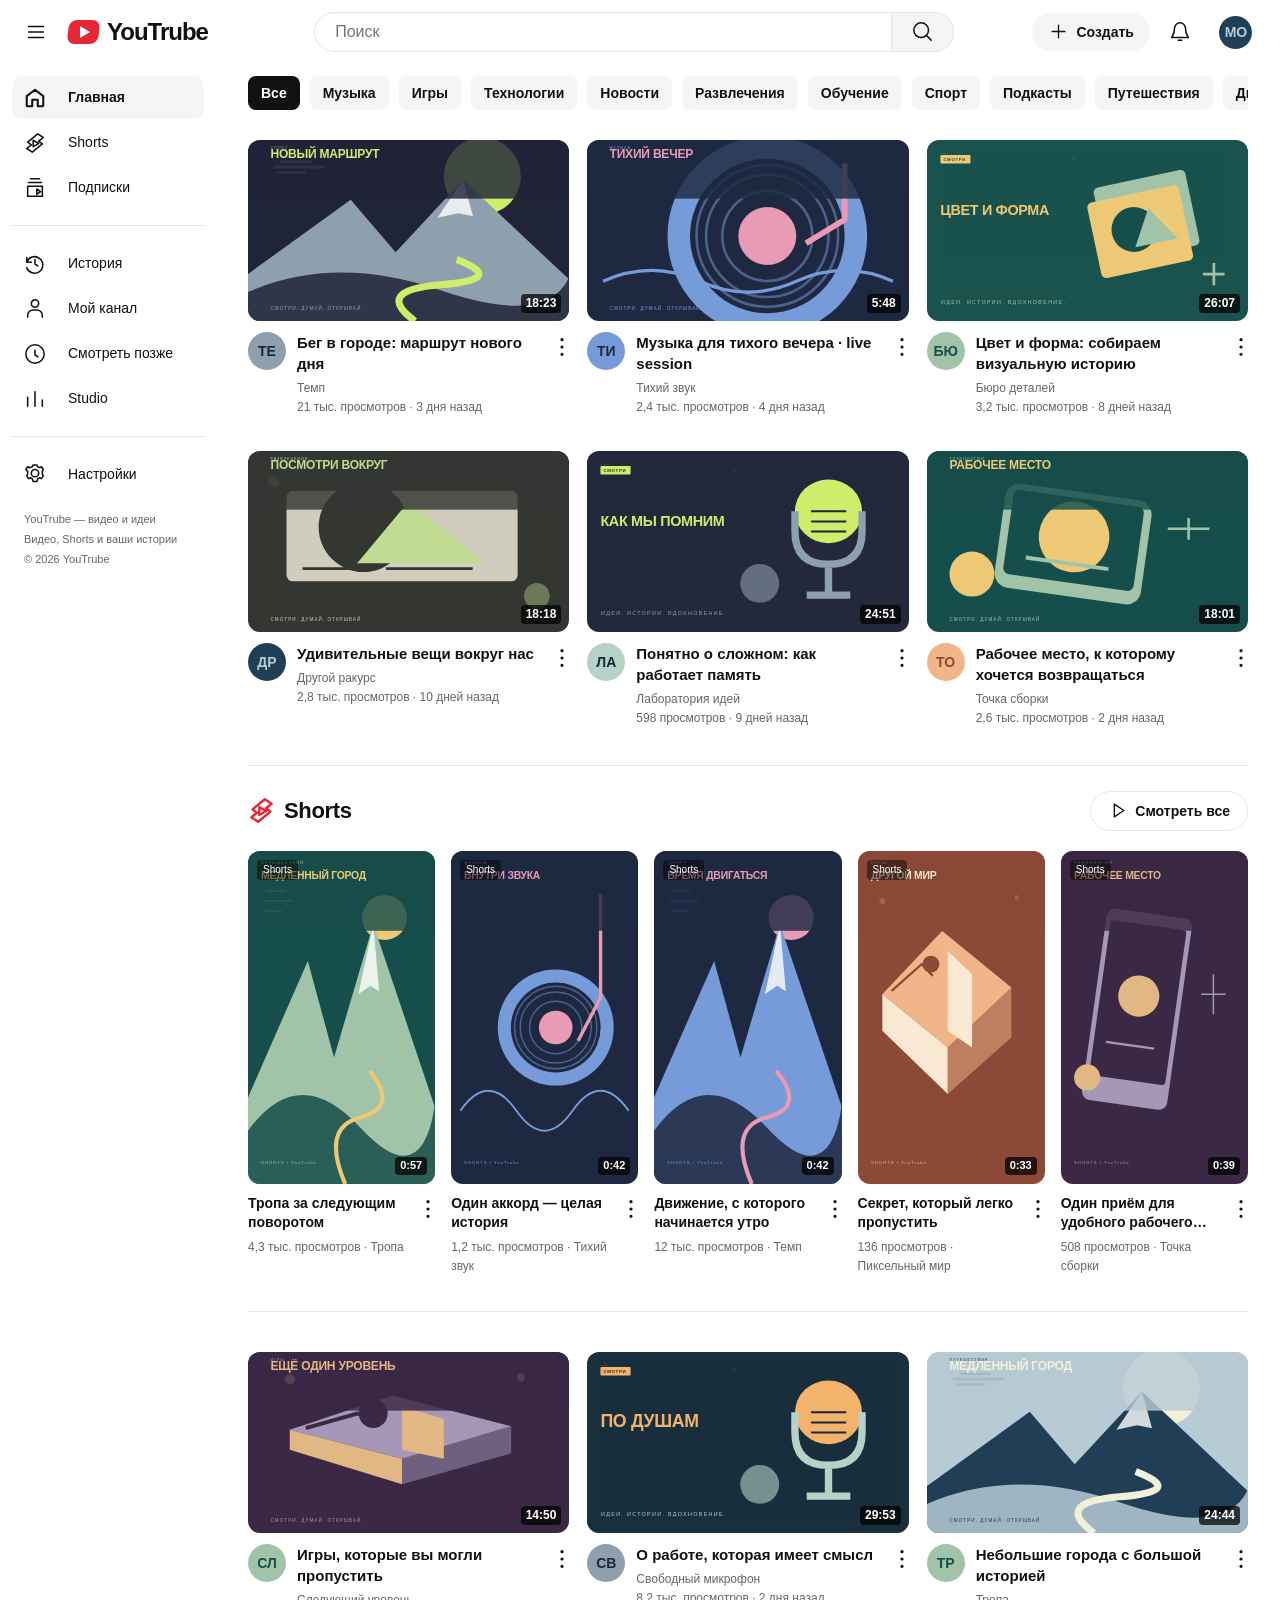
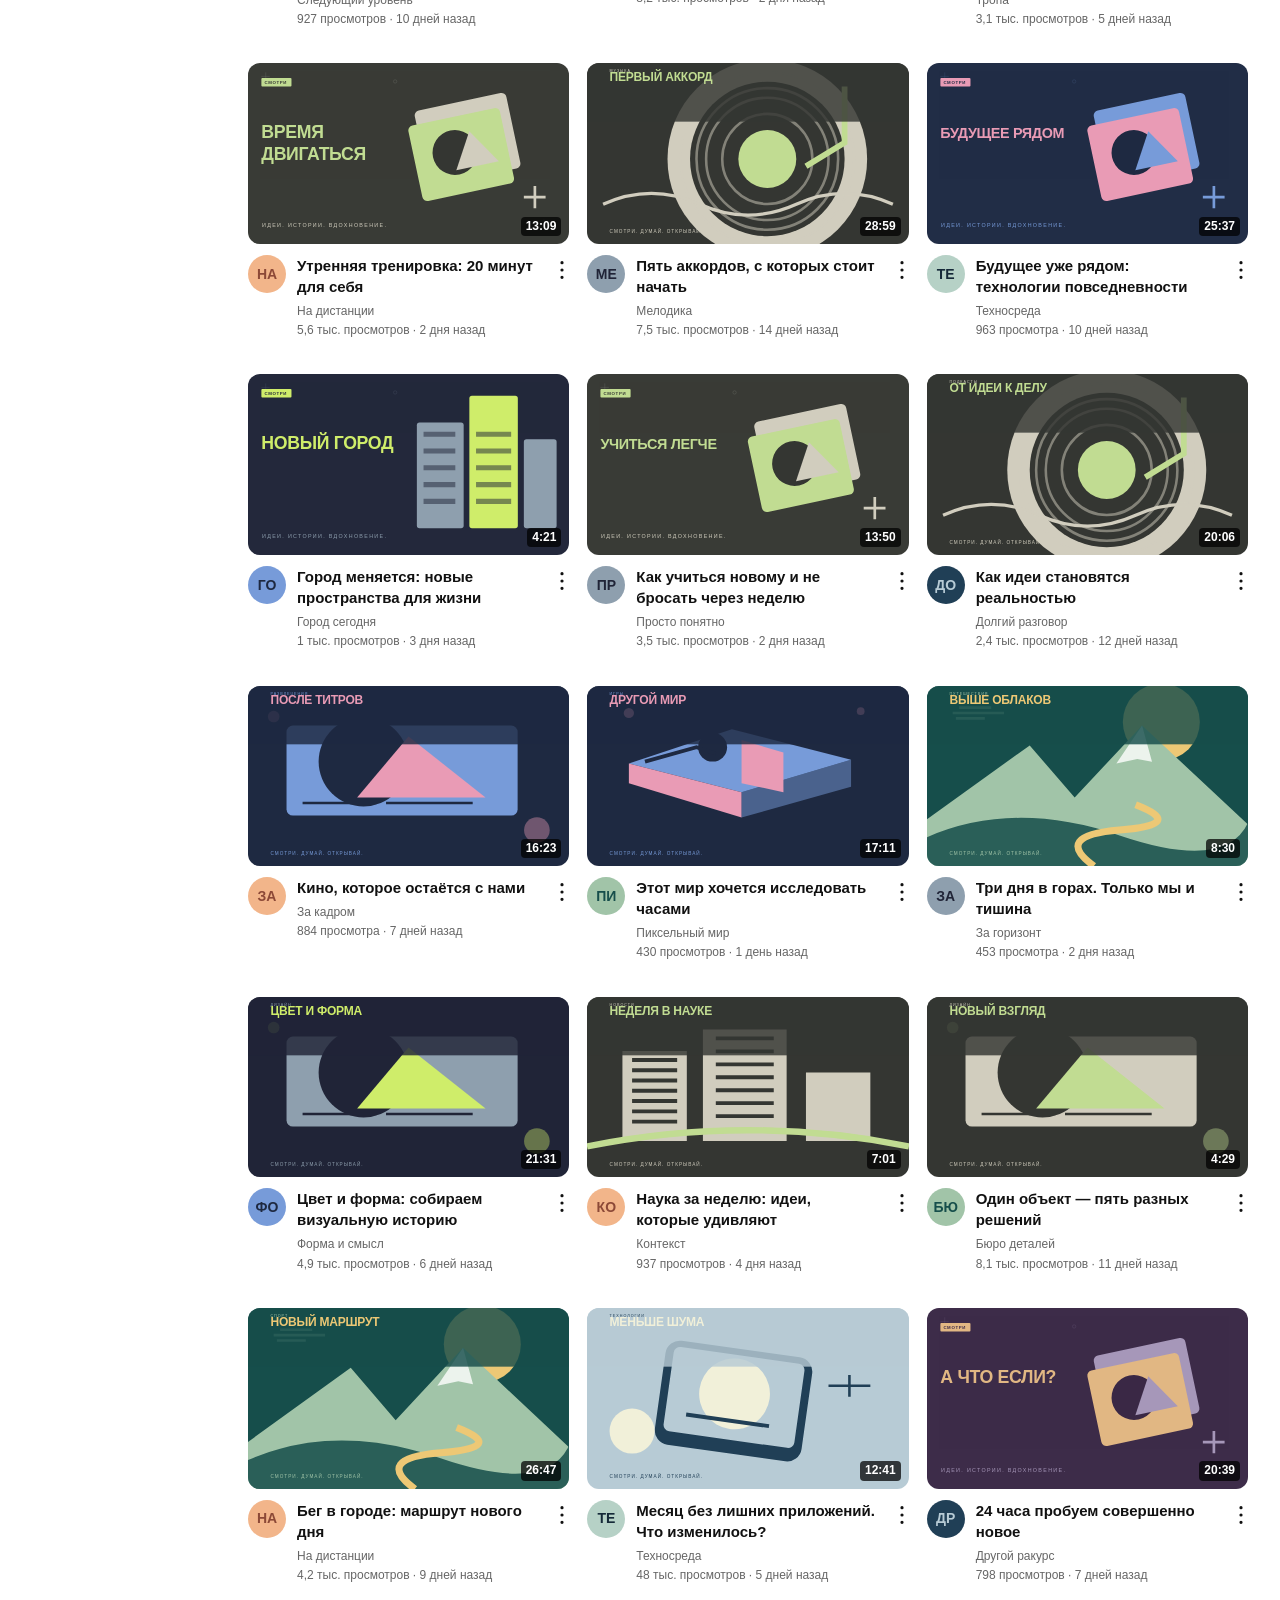
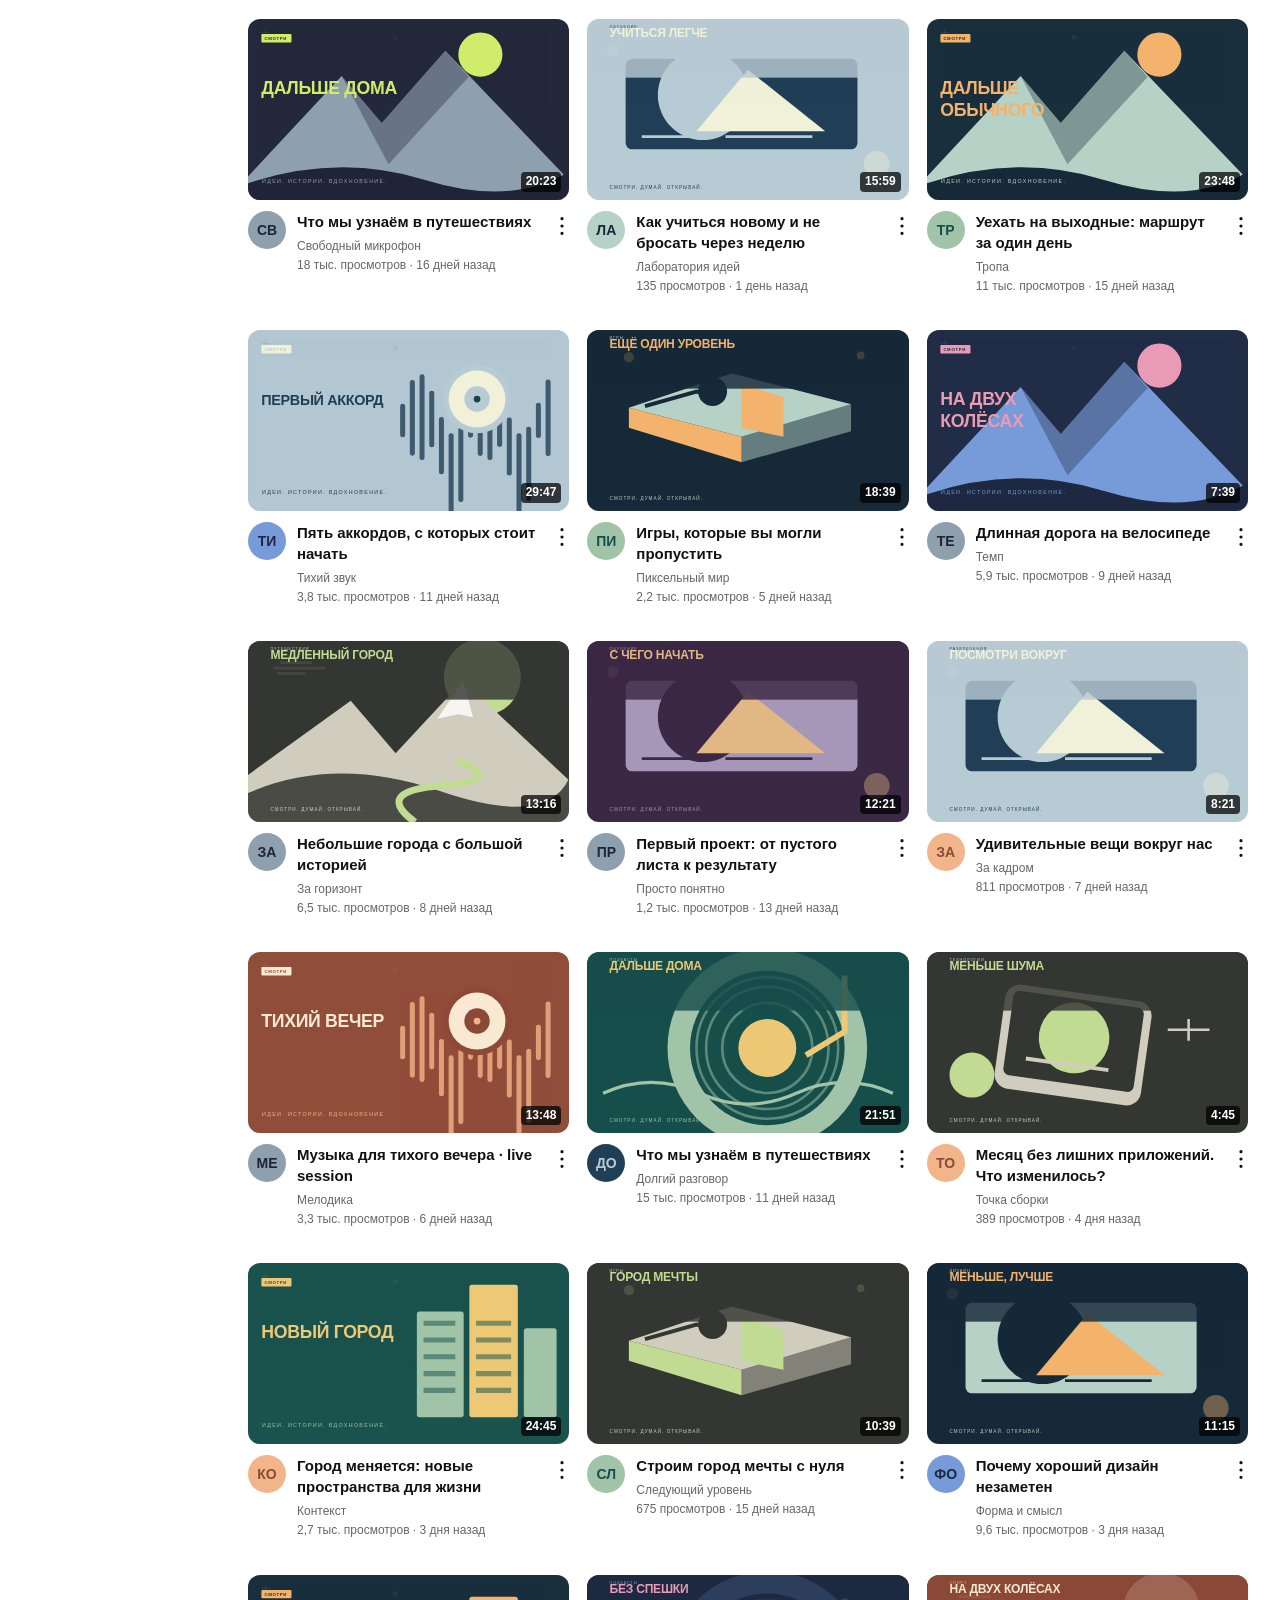
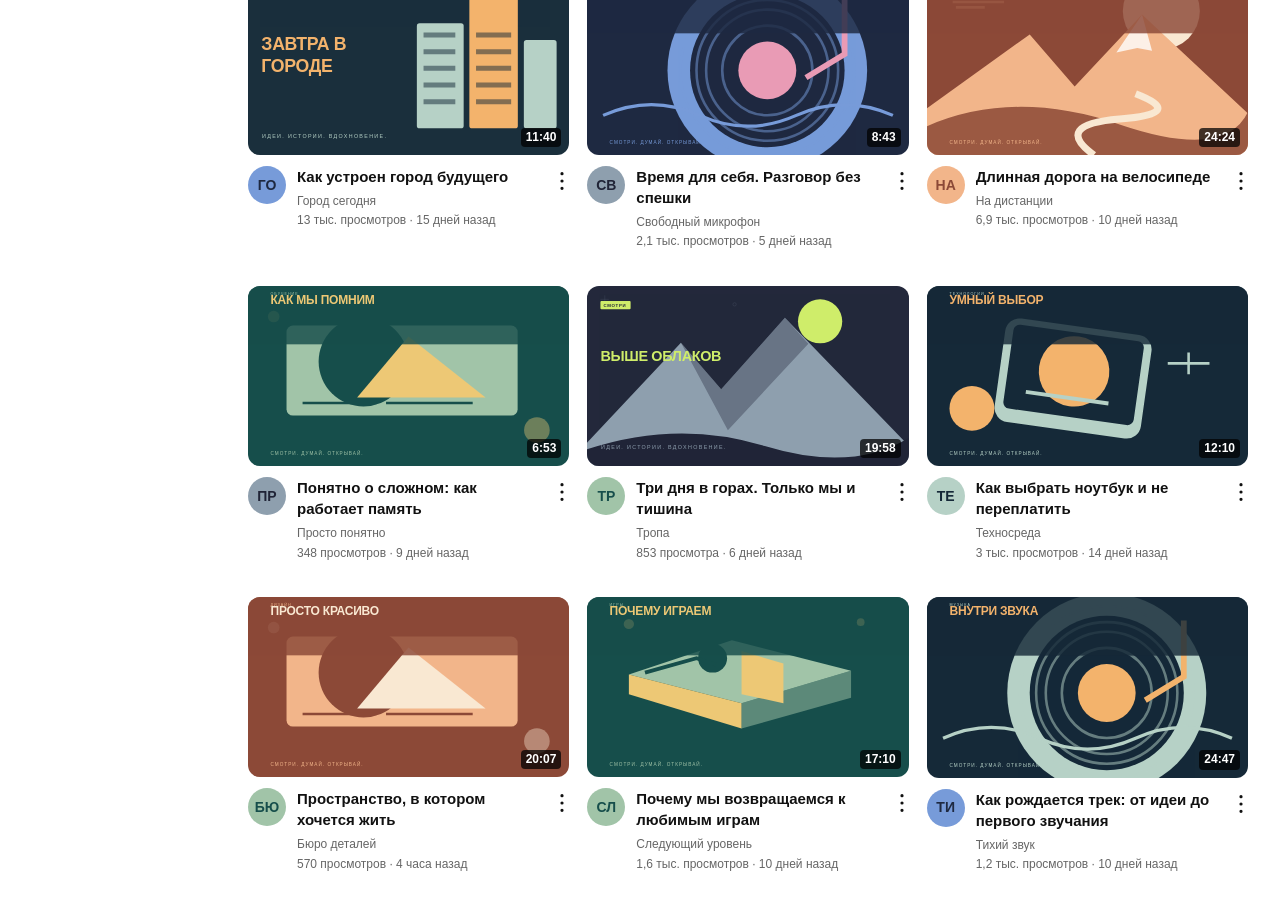
==== commit d6ff5f2d: "J,yjdktybt 2" ====
--- a/index.html
+++ b/index.html
@@ -4,8 +4,8 @@
 <meta charset="utf-8">
 <meta name="viewport" content="width=device-width, initial-scale=1, viewport-fit=cover">
 <meta name="color-scheme" content="light dark">
-<meta name="description" content="Кадр — видео, идеи и ваши истории.">
-<title>Кадр — видео и идеи</title>
+<meta name="description" content="YouTrube — видео, Shorts, идеи и ваши истории.">
+<title>YouTrube — видео и идеи</title>
 <style>
 :root{--bg:#fff;--surface:#f5f5f5;--surface-hover:#eaeaea;--text-primary:#111;--text-secondary:#666;--border:#e5e5e5;--accent:#e62737;--blue:#065fd4;--sidebar-width:216px;--header-height:64px;--panel:#fff;--shadow:0 8px 40px #0002;--chart:#2389d7;--radius:12px}
 
@@ -495,6 +495,13 @@
 @media(prefers-reduced-motion:reduce){*,*:before,*:after{animation:none!important;transition:none!important;scroll-behavior:auto!important}
 }
 
+/* YouTrube 2.0: the existing visual system, extended for vertical content. */
+.brand{font-size:24px;letter-spacing:-1px}.brandmark{flex-shrink:0}.header-left{min-width:220px}.boot-screen{min-height:90vh;display:flex;align-items:center;justify-content:center;flex-direction:column;gap:16px}.publish-types{display:flex;align-items:center;gap:10px;margin-bottom:24px}.publish-types .btn{border-radius:8px}.shorts-section{margin:36px 0 40px;border-top:1px solid var(--border);border-bottom:1px solid var(--border);padding:25px 0}.shorts-section-head{display:flex;align-items:center;justify-content:space-between;margin-bottom:20px}.shorts-title{display:flex;align-items:center;gap:9px;font-size:22px;font-weight:700}.shorts-title .icon{color:var(--accent);height:27px;width:27px;stroke-width:2.1}.shorts-rail{display:grid;grid-auto-flow:column;grid-auto-columns:calc((100% - 64px)/5);gap:16px;overflow-x:auto;overscroll-behavior-x:contain;scroll-snap-type:x mandatory;scrollbar-width:thin;padding-bottom:10px}.short-card{min-width:0;scroll-snap-align:start;position:relative}.short-thumb{display:block;aspect-ratio:9/16;position:relative;border-radius:12px;overflow:hidden;background:var(--surface)}.short-thumb img{width:100%;height:100%;object-fit:cover;transition:transform .2s}.short-thumb:hover img{transform:scale(1.035)}.short-thumb .duration{font-size:11px;bottom:9px;right:8px}.short-card-info{display:flex;align-items:flex-start;gap:4px;margin-top:10px}.short-card-copy{flex:1;min-width:0}.short-card .card-title{font-size:14px;margin-bottom:5px}.short-grid{display:grid;grid-template-columns:repeat(5,minmax(0,1fr));gap:25px 16px}.short-type-badge{position:absolute;left:9px;top:9px;border-radius:4px;background:#0007;color:white;padding:3px 6px;font-size:10px}.shorts-view .content{padding-top:var(--header-height);padding-bottom:0}.shorts-view .content>h1{display:none}.shorts-feed{height:calc(100dvh - var(--header-height));overflow-y:auto;scroll-snap-type:y mandatory;overscroll-behavior-y:contain;scrollbar-width:none;position:relative;scroll-behavior:smooth}.shorts-feed::-webkit-scrollbar{display:none}.shorts-item{height:100%;scroll-snap-align:start;scroll-snap-stop:always;display:flex;justify-content:center;align-items:center;position:relative;padding:14px 70px;min-height:450px}.short-stage{height:100%;max-height:850px;aspect-ratio:9/16;position:relative;background:#121212;border-radius:14px;color:#fff;flex-shrink:0;max-width:100%}.short-stage>img{width:100%;height:100%;object-fit:cover;border-radius:inherit}.short-stage:after{position:absolute;content:"";left:0;right:0;bottom:0;height:42%;background:linear-gradient(transparent,#000b);border-radius:0 0 14px 14px;pointer-events:none}.short-toggle{position:absolute;top:14px;left:14px;background:#0005;color:#fff;z-index:2;opacity:.7}.short-toggle:hover{background:#0009;opacity:1}.short-footer{position:absolute;bottom:23px;left:16px;right:16px;z-index:2;display:grid;gap:10px}.short-footer h2{font-size:15px;line-height:1.4;letter-spacing:0;overflow-wrap:anywhere;display:-webkit-box;-webkit-line-clamp:2;-webkit-box-orient:vertical;overflow:hidden}.short-channel{gap:8px;flex-wrap:wrap}.short-channel .avatar{width:31px;height:31px;font-size:11px}.short-channel a{font-weight:600;font-size:12px;max-width:140px;overflow:hidden;text-overflow:ellipsis;white-space:nowrap}.short-channel .btn{font-size:11px;min-height:30px;padding:6px 11px;background:#fff;color:#111;margin-left:auto}.short-footer .text-btn{font-size:11px;text-align:left;color:#eee;width:max-content;padding:0}.short-actions{position:absolute;left:calc(100% + 16px);bottom:8px;display:flex;flex-direction:column;gap:17px;align-items:center;width:52px;z-index:2;color:var(--text-primary)}.short-action{display:flex;flex-direction:column;align-items:center;font-size:11px;font-weight:600;gap:5px;text-align:center}.short-action button{height:46px;width:46px;border-radius:50%;background:var(--surface);display:grid;place-items:center}.short-action button:hover{background:var(--surface-hover)}.short-action button[aria-pressed=true]{background:var(--text-primary);color:var(--bg)}.short-action button[aria-pressed=true] .icon{fill:currentColor}.short-action .icon{width:23px;height:23px}.short-progress{position:absolute;left:0;right:0;bottom:0;height:3px;background:#ffffff30;overflow:hidden;border-radius:0 0 14px 14px;z-index:4}.short-progress span{display:block;width:0;height:100%;background:#fff;transition:width .2s linear}.short-nav{position:fixed;right:32px;top:50%;display:grid;gap:14px;z-index:10}.short-nav .icon-btn{background:var(--surface);height:48px;width:48px}.short-nav .up .icon{transform:rotate(90deg)}.short-nav .down .icon{transform:rotate(-90deg)}.short-position{position:absolute;top:16px;right:14px;z-index:3;font-size:10px;letter-spacing:1px;color:#fff;background:#0005;padding:4px 7px;border-radius:5px}.upload-preview.portrait{aspect-ratio:9/16;max-width:230px;margin-left:auto;margin-right:auto}.upload-preview.portrait .upload-tile{padding:18px}.table-video[data-format=short] img{width:42px;height:74px}.feature-performance .thumb-link[data-format=short]{aspect-ratio:9/16;max-width:160px;margin:auto}.format-filter{display:flex;align-items:center;gap:10px}.subscriber-total{display:flex;align-items:center;justify-content:space-between;gap:16px;margin-bottom:20px;padding:18px 22px;background:var(--panel);border:1px solid var(--border);border-radius:10px}.subscriber-total span{color:var(--text-secondary);font-size:12px}.subscriber-total strong{font-size:24px}.ratio-bar{display:flex;overflow:hidden;height:15px;border-radius:5px;background:var(--surface);margin:17px 0 12px}.ratio-viewed{background:var(--chart)}.ratio-swiped{background:#a7abb3}.ratio-legend{display:flex;justify-content:space-between;font-size:12px;gap:15px;margin-bottom:20px}.ratio-legend strong{display:block;font-size:20px;margin-bottom:3px}.retention-over{color:var(--blue)}.history-list .short-card{display:flex;gap:20px;align-items:center;max-width:1040px}.history-list .short-thumb{width:95px;min-width:95px;height:169px}.history-list .short-card-info{margin:0;flex:1}.history-list .short-card .card-title{font-size:18px}.search-short-block{margin-top:28px}.table-video[data-format=short] strong:before{content:"Shorts · ";color:var(--accent);font-size:11px}.panel-subheading{font-size:12px;color:var(--text-secondary);margin-bottom:20px}.short-end{height:100%;display:grid;place-items:center;scroll-snap-align:start}.short-end>div{text-align:center;display:grid;gap:14px}.short-desc{white-space:pre-wrap;overflow-wrap:anywhere;line-height:1.7}.short-comments .comment-form{margin-bottom:20px}.short-grid .short-card-info{min-height:60px}
+@media(max-width:1200px){.header-left{min-width:205px}.short-grid{grid-template-columns:repeat(4,minmax(0,1fr))}.shorts-rail{grid-auto-columns:calc((100% - 48px)/4)}.short-nav{right:17px}.shorts-item{padding-left:65px;padding-right:65px}.short-stage{max-height:750px}}
+@media(max-width:950px){.header-left{min-width:190px}.short-grid{grid-template-columns:repeat(3,minmax(0,1fr))}.shorts-rail{grid-auto-columns:calc((100% - 32px)/3)}.shorts-view .content{padding-left:10px;padding-right:10px}.shorts-item{padding-left:48px;padding-right:58px}.short-nav{right:8px}.short-nav .icon-btn{width:35px;height:35px}.short-actions{left:calc(100% + 8px)}}
+@media(max-width:700px){.brand{font-size:22px;letter-spacing:-1px}.brand small{font-size:10px}.header-left{min-width:0}.brandmark{width:25px;height:21px;border-radius:6px}.header-actions .profile-btn .avatar{width:28px;height:28px}.bottom-item{min-width:45px;font-size:9px}.shorts-section{margin:26px 0;padding:21px 0 14px}.shorts-title{font-size:20px}.shorts-rail{grid-auto-columns:165px;gap:12px;margin-right:-16px;padding-right:16px;scrollbar-width:none}.shorts-section-head{margin-bottom:15px}.shorts-section-head .btn{font-size:11px;padding:8px 12px}.short-grid{grid-template-columns:repeat(2,minmax(0,1fr));gap:22px 12px}.short-card .card-title{font-size:13px}.short-card .card-meta{font-size:11px}.shorts-view .content{padding:58px 0 61px}.shorts-feed{height:calc(100dvh - 119px - env(safe-area-inset-bottom))}.shorts-item{padding:0;min-height:0;align-items:center}.short-stage{max-height:none;height:min(100%,177.7778vw);width:auto;max-width:100%;border-radius:0;aspect-ratio:9/16}.short-stage>img{border-radius:0}.short-footer{right:63px;left:13px;bottom:20px;gap:10px}.short-channel{gap:7px}.short-channel a{font-size:11px;max-width:110px}.short-channel .btn{margin-left:0;font-size:10px;padding:5px 9px;min-height:28px}.short-channel .avatar{height:27px;width:27px}.short-footer h2{font-size:14px;line-height:1.4}.short-actions{left:auto;right:5px;bottom:111px;color:#fff;gap:18px;width:47px}.short-action button{height:39px;width:39px;background:#0005;color:white}.short-action button:hover{background:#0008}.short-action button[aria-pressed=true]{background:#fff;color:#111}.short-action{font-size:10px;gap:4px}.short-action .icon{width:22px;height:22px}.short-nav{display:none}.short-position{top:17px;right:12px}.short-toggle{top:11px;left:10px}.upload-preview.portrait{max-width:190px;max-height:335px}.publish-types{flex-wrap:wrap;gap:8px;margin-bottom:18px}.publish-types .btn{font-size:13px;min-height:35px}.publish-types>span{font-size:10px;flex-basis:100%}.subscriber-total{padding:16px;gap:10px}.subscriber-total strong{font-size:22px}.format-filter{flex-wrap:wrap}.studio-actions .select{font-size:12px}.history-list .short-card{gap:12px}.history-list .short-thumb{width:79px;min-width:79px;height:140px}.history-list .short-card .card-title{font-size:14px}.ratio-legend{font-size:11px}.short-comments .comment-form .btn{font-size:0}.shorts-view .bottom-nav{z-index:40}}
+@media(prefers-reduced-motion:reduce){.shorts-feed{scroll-behavior:auto}}
+
 </style>
 </head>
 <body>
@@ -503,10 +510,10 @@
 'use strict';
 (()=>{
 // CONFIG / UTILS
-const CONFIG={key:'kadr.local.v1',version:1,timeScale:120,offlineCap:30*864e5,historyLimit:200};
+const CONFIG={key:'kadr.local.v1',version:2,timeScale:120,offlineCap:30*864e5,historyLimit:200};
 const CATEGORIES=['Музыка','Игры','Технологии','Новости','Развлечения','Обучение','Спорт','Подкасты','Путешествия','Дизайн'];
 const CATEGORY_SETTINGS={Музыка:[.7,.82,.55],Игры:[.8,.45,.9],Технологии:[.72,.65,.72],Новости:[.9,.12,.7],Развлечения:[.9,.42,.68],Обучение:[.6,.95,.5],Спорт:[.72,.55,.67],Подкасты:[.6,.72,.6],Путешествия:[.65,.85,.55],Дизайн:[.6,.9,.6]};
-const SOURCE_NAMES=['Главная','Рекомендованные видео','Поиск','Страницы каналов','Подписки','Внешние источники'];
+const SOURCE_NAMES=['Главная','Рекомендованные видео','Поиск','Страницы каналов','Подписки','Внешние источники','Лента Shorts'];
 const $=(s,r=document)=>r.querySelector(s), $$=(s,r=document)=>Array.from(r.querySelectorAll(s));
 const esc=s=>String(s??'').replace(/[&<>"']/g,c=>({'&':'&amp;','<':'&lt;','>':'&gt;','"':'&quot;',"'":'&#39;'}[c]));
 const clamp=(x,a=0,b=1)=>Math.min(b,Math.max(a,x));
@@ -543,16 +550,16 @@
 else if(kind===5)scene=`<g transform="translate(495 60)"><rect x="10" y="85" width="140" height="315" rx="8" fill="${p[1]}"/><rect x="167" y="5" width="145" height="395" rx="8" fill="${p[2]}"/><rect x="330" y="135" width="98" height="265" rx="8" fill="${p[1]}"/>${Array.from({length:5},(_,j)=>`<path d="M30 ${120+j*50}h95m62 0h105" stroke="${p[0]}" stroke-width="15" opacity=".5"/>`).join('')}</g>`;
 else scene=`<g transform="translate(520 115) rotate(-12 130 130)"><rect width="280" height="230" rx="15" fill="${p[1]}"/><rect x="-28" y="40" width="280" height="230" rx="15" fill="${p[2]}"/><circle cx="95" cy="145" r="67" fill="${p[0]}"/><path d="m150 92 68 106h-130Z" fill="${p[1]}"/></g><path d="M825 400h65m-32-33v66" stroke="${p[1]}" stroke-width="8"/>`;
 const short=(v.artText||v.category||'НОВЫЙ ВЗГЛЯД').toUpperCase(),words=short.split(' ');let lines=[''];words.forEach(w=>{let i=lines.length-1;if((lines[i]+' '+w).length>14&&lines.length<3)lines.push(w);else lines[i]+=(lines[i]?' ':'')+w});
-const svg=`<svg xmlns="http://www.w3.org/2000/svg" width="960" height="540" viewBox="0 0 960 540"><rect width="960" height="540" fill="${p[0]}"/><path d="M0 0h960v540H0Z" fill="${p[1]}" opacity=".03"/><g opacity=".35" stroke="${p[1]}" fill="none"><path d="M40 40h25m-12-12v25M870 480h30m-15-15v30"/><circle cx="440" cy="55" r="5"/></g>${scene}<rect x="40" y="45" width="${banner?120:90}" height="25" rx="3" fill="${p[2]}"/><text x="49" y="63" fill="${p[0]}" font-family="Arial,sans-serif" font-size="13" font-weight="700" letter-spacing="2">${banner?'КАДР / КАНАЛ':'СМОТРИ'}</text>${lines.map((s,i)=>`<text x="40" y="${225+i*65}" fill="${v.seed%8===6?p[1]:p[2]}" font-family="Arial,sans-serif" font-weight="800" font-size="${s.length>11?43:53}" letter-spacing="-1">${esc(s)}</text>`).join('')}<text x="42" y="488" fill="${p[1]}" font-family="Arial,sans-serif" font-size="16" letter-spacing="4">${esc(v.artSubtitle||'ИДЕИ. ИСТОРИИ. ВДОХНОВЕНИЕ.')}</text></svg>`;return 'data:image/svg+xml;charset=utf-8,'+encodeURIComponent(svg)}
+const svg=`<svg xmlns="http://www.w3.org/2000/svg" width="960" height="540" viewBox="0 0 960 540"><rect width="960" height="540" fill="${p[0]}"/><path d="M0 0h960v540H0Z" fill="${p[1]}" opacity=".03"/><g opacity=".35" stroke="${p[1]}" fill="none"><path d="M40 40h25m-12-12v25M870 480h30m-15-15v30"/><circle cx="440" cy="55" r="5"/></g>${scene}<rect x="40" y="45" width="${banner?120:90}" height="25" rx="3" fill="${p[2]}"/><text x="49" y="63" fill="${p[0]}" font-family="Arial,sans-serif" font-size="13" font-weight="700" letter-spacing="2">${banner?'YouTrube / КАНАЛ':'СМОТРИ'}</text>${lines.map((s,i)=>`<text x="40" y="${225+i*65}" fill="${v.seed%8===6?p[1]:p[2]}" font-family="Arial,sans-serif" font-weight="800" font-size="${s.length>11?43:53}" letter-spacing="-1">${esc(s)}</text>`).join('')}<text x="42" y="488" fill="${p[1]}" font-family="Arial,sans-serif" font-size="16" letter-spacing="4">${esc(v.artSubtitle||'ИДЕИ. ИСТОРИИ. ВДОХНОВЕНИЕ.')}</text></svg>`;return 'data:image/svg+xml;charset=utf-8,'+encodeURIComponent(svg)}
 const imageCache=new Map();
-function thumbnail(v){if(v.thumbnail)return safeImage(v.thumbnail);const k=v.id+':'+v.seed+':'+v.category;if(!imageCache.has(k))imageCache.set(k,art(v));return imageCache.get(k)}
-const safeImage=s=>/^(data:image\/(png|jpe?g|webp|gif|svg\+xml)[;,]|blob:)/i.test(s||'')?s:'';
+function thumbnail(v){const resolved=safeImage(v.thumbnail);if(resolved)return resolved;const k=v.id+':'+v.seed+':'+v.category+':'+(v.type||'video');if(!imageCache.has(k))imageCache.set(k,art(v));return imageCache.get(k)}
+const safeImage=s=>String(s||'').startsWith('asset:')?(assetCache.get(s)||''):/^(data:image\/(png|jpe?g|webp|gif|svg\+xml)[;,]|blob:)/i.test(s||'')?s:'';
 function avatar(c,cls=''){return `<span class="avatar ${cls}"${c.avatar?'':` style="background:${PALETTES[c.seed%8][1]};color:${PALETTES[c.seed%8][0]}"`}>${c.avatar?`<img src="${esc(safeImage(c.avatar))}" alt="">`:esc(c.name.slice(0,2).toUpperCase())}</span>`}
 const channelBy=id=>state.channels.find(c=>c.id===id);
 const videoBy=id=>state.videos.find(v=>v.id===id);
 const mine=()=>state.videos.filter(v=>v.channelId==='me').sort((a,b)=>b.publishedAt-a.publishedAt);
 function params(v,c){const r=rng(v.seed),set=CATEGORY_SETTINGS[v.category]||[.6,.65,.6];const owned=c.id==='me',length=v.title.trim().length,titleScore=clamp(length/38)*.12+(length>110?-.1:0),tagScore=Math.min((v.tags||[]).length*.012,.06),imageScore=v.thumbnail?.12:0,history=clamp(c.authority)*.08;const q=clamp(.22+titleScore+tagScore+imageScore+history+r()*.36,.13,.97);return{contentQuality:q,topicDemand:set[0]*(.7+r()*.3),clickability:clamp(.22+titleScore+imageScore+r()*.4),audienceFit:clamp(.35+q*.35+r()*.22),retentionPotential:clamp(.21+q*.48+r()*.14),engagementPotential:clamp(.18+q*.6+r()*.15),momentum:0,evergreenFactor:set[1],competition:set[2],recommendationScore:.4,potential:clamp(Math.exp(normal(r)*1.05-.25)*(.5+q),.13,18),ctr:.018,retention:.4,likeRate:.04,dislikeRate:.005,commentRate:.003,conversion:.002,velocity:0,lastSpikeHour:-1};}
-function makeVideo(c,index,now){const samples=TOPICS[c.niche];const t=samples[index%samples.length];const seed=hash(c.id+':'+index);const v={id:'v-'+c.id+'-'+index,channelId:c.id,title:t[0],description:t[1]+'\n\nНовые идеи и внимательный взгляд на привычные вещи. Подписывайтесь на канал, чтобы не пропустить следующие истории.',category:c.niche,tags:[c.niche,...t[0].split(' ').slice(0,3)],duration:240+num(seeded(seed,'duration')*1700),visibility:'public',publishedAt:now-(index*3+.08+seeded(seed,'age')*8)*864e5,seed,artText:t[2],artKind:t[3],thumbnail:null,views:0,impressions:0,likes:0,dislikes:0,comments:0,subscribersGained:0,watchSeconds:0,history:[],traffic:Array(6).fill(0),localComments:[]};v.params=params(v,c);const views=num(Math.exp(7.7+normal(rng(seed))*1.25)*(.3+c.authority)* (1+index*.22));v.views=views;v.params.ctr=.026+v.params.clickability*.085;v.params.retention=v.params.retentionPotential;v.impressions=views/v.params.ctr;v.likes=views*(.02+v.params.engagementPotential*.07);v.dislikes=views*(.001+(1-v.params.contentQuality)*.012);v.comments=views*(.0005+v.params.engagementPotential*.007);v.watchSeconds=views*v.duration*v.params.retention;v.subscribersGained=num(views*.003);v.traffic=[views*.35,views*.3,views*.16,views*.07,views*.08,views*.04];return v}
+function makeVideo(c,index,now){const samples=TOPICS[c.niche];const t=samples[index%samples.length];const seed=hash(c.id+':'+index);const v={id:'v-'+c.id+'-'+index,channelId:c.id,title:t[0],description:t[1]+'\n\nНовые идеи и внимательный взгляд на привычные вещи. Подписывайтесь на канал, чтобы не пропустить следующие истории.',category:c.niche,tags:[c.niche,...t[0].split(' ').slice(0,3)],duration:240+num(seeded(seed,'duration')*1700),visibility:'public',publishedAt:now-(index*3+.08+seeded(seed,'age')*8)*864e5,seed,artText:t[2],artKind:t[3],thumbnail:null,views:0,impressions:0,likes:0,dislikes:0,comments:0,subscribersGained:0,watchSeconds:0,history:[],traffic:Array(SOURCE_NAMES.length).fill(0),localComments:[]};v.params=params(v,c);const views=num(Math.exp(7.7+normal(rng(seed))*1.25)*(.3+c.authority)* (1+index*.22));v.views=views;v.params.ctr=.026+v.params.clickability*.085;v.params.retention=v.params.retentionPotential;v.impressions=views/v.params.ctr;v.likes=views*(.02+v.params.engagementPotential*.07);v.dislikes=views*(.001+(1-v.params.contentQuality)*.012);v.comments=views*(.0005+v.params.engagementPotential*.007);v.watchSeconds=views*v.duration*v.params.retention;v.subscribersGained=num(views*.003);v.traffic=[views*.35,views*.3,views*.16,views*.07,views*.08,views*.04];return v}
 const TOPICS={
 Технологии:[['Рабочее место, к которому хочется возвращаться','Собираем удобное и спокойное пространство для работы.','РАБОЧЕЕ МЕСТО',1],['Месяц без лишних приложений. Что изменилось?','Практический опыт цифрового минимализма.','МЕНЬШЕ ШУМА',1],['Будущее уже рядом: технологии повседневности','Разбираем идеи, которые меняют наши привычки.','БУДУЩЕЕ РЯДОМ',6],['Как выбрать ноутбук и не переплатить','На что обращать внимание при выборе техники.','УМНЫЙ ВЫБОР',1]],
 Музыка:[['Музыка для тихого вечера · live session','Неспешные мелодии для вечера дома.','ТИХИЙ ВЕЧЕР',3],['Как рождается трек: от идеи до первого звучания','Заглянем в процесс создания музыки.','ВНУТРИ ЗВУКА',3],['Плейлист для дороги без конца','Звуки и ритмы большого путешествия.','В ПУТИ',0],['Пять аккордов, с которых стоит начать','Доступный урок для первых музыкальных шагов.','ПЕРВЫЙ АККОРД',3]],
@@ -564,16 +571,16 @@
 Подкасты:[['О работе, которая имеет смысл','Большой разговор о выборе своего дела.','ПО ДУШАМ',4],['Время для себя. Разговор без спешки','О внимании, отдыхе и личных границах.','БЕЗ СПЕШКИ',4],['Как идеи становятся реальностью','Разговор о творчестве и первых шагах.','ОТ ИДЕИ К ДЕЛУ',4],['Что мы узнаём в путешествиях','Истории дорог, людей и новых впечатлений.','ДАЛЬШЕ ДОМА',0]],
 Путешествия:[['Три дня в горах. Только мы и тишина','Маршрут по тропам, где время течёт иначе.','ВЫШЕ ОБЛАКОВ',0],['Небольшие города с большой историей','Путешествие по тихим улицам и красивым местам.','МЕДЛЕННЫЙ ГОРОД',5],['Дорога вдоль моря: путешествие без спешки','Морской воздух, уютные остановки и новый взгляд.','ВДОЛЬ БЕРЕГА',0],['Уехать на выходные: маршрут за один день','Продумываем короткое путешествие с вниманием к деталям.','ДАЛЬШЕ ОБЫЧНОГО',0]],
 Дизайн:[['Пространство, в котором хочется жить','Детали интерьера и спокойный подход к дизайну.','ПРОСТО КРАСИВО',6],['Почему хороший дизайн незаметен','Разбираем привычные вещи и их устройство.','МЕНЬШЕ, ЛУЧШЕ',6],['Цвет и форма: собираем визуальную историю','Практика наблюдения и творческого поиска.','ЦВЕТ И ФОРМА',6],['Один объект — пять разных решений','Эксперимент с формой и композициями.','НОВЫЙ ВЗГЛЯД',6]]};
-function freshState(){const now=Date.now();const s={version:1,user:{id:'local',interests:Object.fromEntries(CATEGORIES.map(c=>[c,.35])),reactions:{},watchLater:[],notInterested:[],blockedChannels:[]},userChannel:null,channels:[],videos:[],subscriptions:[],history:[],preferences:{theme:matchMedia('(prefers-color-scheme: dark)').matches?'dark':'light',compact:false},analytics:{},simulation:{now,speed:1,lastSimulationTimestamp:Date.now()},currentRoute:'home',notifications:[]};
+function freshState(){const now=Date.now();const s={version:2,user:{id:'local',interests:Object.fromEntries(CATEGORIES.map(c=>[c,.35])),reactions:{},watchLater:[],notInterested:[],blockedChannels:[]},userChannel:null,channels:[],videos:[],subscriptions:[],history:[],preferences:{theme:matchMedia('(prefers-color-scheme: dark)').matches?'dark':'light',compact:false},analytics:{},simulation:{now,speed:1,lastSimulationTimestamp:Date.now()},currentRoute:'home',notifications:[]};
 const me={id:'me',name:'Мой канал',handle:'@mychannel',description:'Здесь начинается моя история.',avatar:null,banner:null,seed:38,subscribers:0,authority:.15,nicheStrength:.4,audienceLoyalty:.45,niche:'Технологии',uploadFrequency:2,createdAt:now};s.userChannel=me;s.channels.push(me);
 const names=['Точка сборки','Тихий звук','Следующий уровень','Город сегодня','За кадром','Просто понятно','Темп','Долгий разговор','За горизонт','Форма и смысл','Техносреда','Мелодика','Пиксельный мир','Контекст','Другой ракурс','Лаборатория идей','На дистанции','Свободный микрофон','Тропа','Бюро деталей'];names.forEach((name,i)=>{const seed=hash(name);const c={id:'c'+i,name,handle:'@'+['assembly','quiet.sound','nextlevel','city.today','outofscreen','simply','tempo','longtalk','horizon','form','techspace','melodica','pixelworld','context','angle','ideaslab','distance','openmic','trail','details'][i],description:'Авторский канал о '+['технологиях и удобной жизни','музыке и новых звучаниях','играх и виртуальных мирах','событиях и городской среде','историях и впечатлениях','знаниях и полезных навыках','движении и спорте','идеях и больших разговорах','путешествиях и открытиях','дизайне и красоте повседневности'][i%10]+'. Новые истории каждую неделю.',seed,subscribers:num(Math.exp(9+normal(rng(seed))*.9)),authority:.35+seeded(seed,'authority')*.5,niche:['Технологии','Музыка','Игры','Новости','Развлечения','Обучение','Спорт','Подкасты','Путешествия','Дизайн'][i%10],nicheStrength:.7,audienceLoyalty:.6,uploadFrequency:1+num(seeded(seed,'frequency')*3),avatar:null,banner:null,createdAt:now-864e5*(180+i*23)};s.channels.push(c);for(let j=0;j<4;j++)s.videos.push(makeVideo(c,j,now))});return s}
 // STORAGE
-function loadState(){try{const raw=localStorage.getItem(CONFIG.key);if(raw){const s=JSON.parse(raw);if(s.version!==CONFIG.version||!Array.isArray(s.channels)||!Array.isArray(s.videos)||!s.channels.some(c=>c.id==='me'))throw Error('schema');s.userChannel=s.channels.find(c=>c.id==='me');s.notifications??=[];s.user.watchLater??=[];s.user.blockedChannels??=[];s.user.notInterested??=[];s.videos.forEach(v=>{v.localComments??=[];v.traffic??=Array(6).fill(0)});return s}}catch(e){if(e.name==='SecurityError')storageFailed=true;}return freshState()}
+function loadState(){try{const raw=localStorage.getItem(CONFIG.key);if(raw){const s=JSON.parse(raw);if(![1,2].includes(s.version)||!Array.isArray(s.channels)||!Array.isArray(s.videos)||!s.channels.some(c=>c.id==='me'))throw Error('schema');s.userChannel=s.channels.find(c=>c.id==='me');s.notifications??=[];s.user.watchLater??=[];s.user.blockedChannels??=[];s.user.notInterested??=[];s.videos.forEach(v=>{v.localComments??=[];v.traffic??=Array(SOURCE_NAMES.length).fill(0)});return migrateState(s)}}catch(e){if(e.name==='SecurityError')storageFailed=true;else throw Error('Сохранённые данные не удалось прочитать. Исходная запись не изменена.')}return migrateState(freshState())}
 function saveState(immediate=false){if(!immediate){if(!saveTimer)saveTimer=setTimeout(()=>saveState(true),2500);return true}clearTimeout(saveTimer);saveTimer=null;try{localStorage.setItem(CONFIG.key,JSON.stringify(state));storageFailed=false;$('#storage-notice').textContent='';return true}catch(e){storageFailed=true;$('#storage-notice').innerHTML='<div class="storage-error" role="alert">Не удалось сохранить данные. Освободите место в хранилище браузера или экспортируйте резервную копию в настройках.</div>';return false}}
 function notify(text,route){state.notifications.unshift({id:uid('n'),text,route,at:state.simulation.now,read:false});state.notifications=state.notifications.slice(0,40);saveState()}
 function toast(text){const el=document.createElement('div');el.className='toast';el.textContent=text;$('#toasts').append(el);setTimeout(()=>el.remove(),3800)}
 // SIMULATION ENGINE: impressions -> views -> engagement -> distribution feedback
-function historyAdd(v,t,d){const hour=3600e3,bucket=Math.floor(t/hour)*hour;let h=v.history[v.history.length-1];if(!h||h.timestamp!==bucket){h={timestamp:bucket,views:0,impressions:0,likes:0,subscribersGained:0,watchSeconds:0};v.history.push(h)}Object.keys(d).forEach(k=>{if(k in h)h[k]+=d[k]});if(v.history.length>110){const cutoff=state.simulation.now-49*hour;const merged=new Map();v.history.forEach(a=>{const key=a.timestamp<cutoff?Math.floor(a.timestamp/864e5)*864e5:a.timestamp;const old=merged.get(key)||{timestamp:key,views:0,impressions:0,likes:0,subscribersGained:0,watchSeconds:0};Object.keys(old).filter(k=>k!=='timestamp').forEach(k=>old[k]+=a[k]);merged.set(key,old)});v.history=Array.from(merged.values());if(v.history.length>420){const excess=v.history.splice(0,v.history.length-419);const first=excess[0];excess.slice(1).forEach(x=>Object.keys(first).filter(k=>k!=='timestamp').forEach(k=>first[k]+=x[k]));v.history.unshift(first)}}}
+function historyAdd(v,t,d){const hour=3600e3,bucket=Math.floor(t/hour)*hour;let h=v.history[v.history.length-1];if(!h||h.timestamp!==bucket){h={timestamp:bucket,views:0,impressions:0,likes:0,subscribersGained:0,watchSeconds:0,shownInFeed:0,viewedExposures:0,swipedAway:0,rewatches:0};v.history.push(h)}Object.keys(d).forEach(k=>{h[k]=(h[k]||0)+d[k]});if(v.history.length>110){const cutoff=state.simulation.now-49*hour;const merged=new Map();v.history.forEach(a=>{const key=a.timestamp<cutoff?Math.floor(a.timestamp/864e5)*864e5:a.timestamp;const old=merged.get(key)||{timestamp:key,views:0,impressions:0,likes:0,subscribersGained:0,watchSeconds:0,shownInFeed:0,viewedExposures:0,swipedAway:0,rewatches:0};Object.keys(old).filter(k=>k!=='timestamp').forEach(k=>old[k]+=(a[k]||0));merged.set(key,old)});v.history=Array.from(merged.values());if(v.history.length>420){const excess=v.history.splice(0,v.history.length-419);const first=excess[0];excess.slice(1).forEach(x=>Object.keys(first).filter(k=>k!=='timestamp').forEach(k=>first[k]+=(x[k]||0)));v.history.unshift(first)}}}
 function phase(v,t=state.simulation.now){const age=(t-v.publishedAt)/3600e3;return age<2?'Первый охват':age<24?'Расширение аудитории':age<72?'Пик интереса':age<168?'Снижение активности':'Долгий хвост'}
 function rates(v,c,t){const p=v.params,age=Math.max(0,(t-v.publishedAt)/3600e3),fresh=Math.exp(-age/(v.category==='Новости'?20:72));p.ctr=clamp(.009+p.clickability*.108+p.contentQuality*.022-(1-p.audienceFit)*.017-.009*Math.min(age/168,1),.01,.15);p.retention=clamp(p.retentionPotential-(v.duration>1800?.05:0),.18,.83);p.likeRate=.02+p.engagementPotential*.08;p.dislikeRate=.001+(1-p.contentQuality)*.017;p.commentRate=.0005+p.engagementPotential*.009;p.conversion=(.0005+p.contentQuality*p.audienceFit*.012)/(1+c.subscribers/2e6);p.recommendationScore=clamp((p.ctr/.14)*.25+p.retention*.25+p.engagementPotential*.15+p.audienceFit*.15+fresh*.1+c.authority*.1);
 const initial=(38+Math.pow(Math.max(c.subscribers,0),.72)*.42)*(.4+p.topicDemand)*(.55+p.audienceFit);const success=clamp((p.recommendationScore-.35)*4,0,1.7),potential=p.potential;let multiplier;
@@ -583,54 +590,54 @@
 else if(age<168)multiplier=(1+success*potential*4)*Math.exp(-(age-72)/(12+p.evergreenFactor*55));
 else multiplier=(.12+p.evergreenFactor*.7)*(1+success*potential)*Math.pow(168/Math.max(168,age),p.evergreenFactor>.75?.6:1.5);
 if(v.category==='Новости')multiplier*=Math.exp(-age/90);const saturation=1/(1+v.views/(15000+Math.pow(c.subscribers+1,.82)*90+potential*35000));const feedback=clamp((p.recommendationScore-.2)*1.7,.2,1.5);return clamp(initial*multiplier*(1+p.momentum*5)*feedback*(1-p.competition*.35)*saturation,0,250000)}
-function simulateStep(from,to){const hours=(to-from)/3600e3;if(hours<=0)return;for(const v of state.videos){if(v.visibility!=='public'||v.publishedAt>to)continue;const c=channelBy(v.channelId),p=v.params,mid=(from+to)/2;let rate=rates(v,c,mid),hourIndex=Math.floor(to/3600e3);if(hourIndex!==p.lastSpikeHour){p.lastSpikeHour=hourIndex;const chance=.0007+p.recommendationScore*p.topicDemand*(1-p.competition)*.014;if(seeded(v.seed,hourIndex)<chance&&v.views>60&&mid-v.publishedAt<14*864e5){p.momentum=clamp(p.momentum+.2+p.recommendationScore*.35);if(c.id==='me'&&p.momentum>.45)notify('У «'+v.title+'» растёт интерес аудитории.','studio/video/'+v.id)}}p.momentum*=Math.exp(-hours/14);rate*=.92+seeded(v.seed,hourIndex+'rate')*.16;
-const impressions=rate*hours,views=impressions*p.ctr,likes=views*p.likeRate,subscribers=views*p.conversion,watchSeconds=views*v.duration*p.retention;v.impressions+=impressions;v.views+=views;v.likes+=likes;v.dislikes+=views*p.dislikeRate;v.comments+=views*p.commentRate;v.subscribersGained+=subscribers;v.watchSeconds+=watchSeconds;p.velocity=views/Math.max(hours,.0001);c.subscribers+=subscribers;c.authority=clamp(c.authority+(p.recommendationScore-c.authority)*Math.min(hours*.0004,.02),.05,.98);
+function simulateStep(from,to){const hours=(to-from)/3600e3;if(hours<=0)return;for(const v of state.videos){if(v.visibility!=='public'||v.publishedAt>to||v.archived)continue;if(v.type==='short'){simulateShortStep(v,Math.max(from,v.publishedAt),to);continue}const c=channelBy(v.channelId),p=v.params,mid=(from+to)/2;let rate=rates(v,c,mid),hourIndex=Math.floor(to/3600e3);if(hourIndex!==p.lastSpikeHour){p.lastSpikeHour=hourIndex;const chance=.0007+p.recommendationScore*p.topicDemand*(1-p.competition)*.014;if(seeded(v.seed,hourIndex)<chance&&v.views>60&&mid-v.publishedAt<14*864e5){p.momentum=clamp(p.momentum+.2+p.recommendationScore*.35);if(c.id==='me'&&p.momentum>.45)notify('У «'+v.title+'» растёт интерес аудитории.','studio/video/'+v.id)}}p.momentum*=Math.exp(-hours/14);rate*=.92+seeded(v.seed,hourIndex+'rate')*.16;
+const impressions=rate*(to-Math.max(from,v.publishedAt))/3600e3,views=impressions*p.ctr,likes=views*p.likeRate,subscribers=views*p.conversion,watchSeconds=views*v.duration*p.retention;v.impressions+=impressions;v.views+=views;v.likes+=likes;v.dislikes+=views*p.dislikeRate;v.comments+=views*p.commentRate;v.subscribersGained+=subscribers;v.watchSeconds+=watchSeconds;p.velocity=views/Math.max(hours,.0001);c.subscribers+=subscribers;c.authority=clamp(c.authority+(p.recommendationScore-c.authority)*Math.min(hours*.0004,.02),.05,.98);
 const recommendation=clamp(p.recommendationScore),shares=[.19+.2*recommendation,.14+.22*recommendation,.12+.15*p.evergreenFactor,.07,.09+(c.subscribers>1000?.03:0),.04],sum=shares.reduce((a,b)=>a+b);shares.forEach((x,i)=>v.traffic[i]+=views*x/sum);if(c.id==='me')historyAdd(v,to,{views,impressions,likes,subscribersGained:subscribers,watchSeconds});}}
-function advance(ms){ms=clamp(ms,0,CONFIG.offlineCap);if(!ms)return;let cursor=state.simulation.now;const end=cursor+ms;const step=Math.max(5*60e3,ms/288);while(cursor<end){const to=Math.min(end,cursor+step);state.simulation.now=to;simulateStep(cursor,to);cursor=to}state.simulation.now=end;syncChannelTotals()}
-function syncChannelTotals(){state.channels.forEach(c=>{const vs=state.videos.filter(v=>v.channelId===c.id);c.totalViews=vs.reduce((n,v)=>n+v.views,0);c.videoCount=vs.filter(v=>v.visibility==='public').length});state.userChannel=channelBy('me')}
+function advance(ms){ms=clamp(ms,0,CONFIG.offlineCap);if(!ms)return;npcPublishBudget=12;let cursor=state.simulation.now;const end=cursor+ms;const step=Math.max(5*60e3,ms/288);while(cursor<end){const to=Math.min(end,cursor+step);state.simulation.now=to;publishNPCDue(to);simulateStep(cursor,to);cursor=to}state.simulation.now=end;fastForwardNPCSchedules(end);pruneNPC();syncChannelTotals()}
+function syncChannelTotals(){state.channels.forEach(c=>{const vs=state.videos.filter(v=>v.channelId===c.id);c.totalViews=(c.archivedViews||0)+vs.reduce((n,v)=>n+v.views,0);c.videoCount=(c.archivedCount||0)+vs.filter(v=>v.visibility==='public').length;c.shortCount=vs.filter(v=>v.type==='short'&&v.visibility==='public').length});state.userChannel=channelBy('me')}
 function settleTime(){const now=Date.now(),elapsed=clamp(now-state.simulation.lastSimulationTimestamp,0,864e5*7);advance(elapsed*CONFIG.timeScale*state.simulation.speed);state.simulation.lastSimulationTimestamp=now}
 // RECOMMENDATIONS: interest, authority, subscriptions, exploration, diversity
-function recommendations(exclude=null,category=activeCategory){const visible=state.videos.filter(v=>v.id!==exclude&&v.visibility==='public'&&!state.user.notInterested.includes(v.id)&&!state.user.blockedChannels.includes(v.channelId)&&(category==='Все'||v.category===category));const window=Math.floor(state.simulation.now/(3*3600e3));const scores=visible.map(v=>{const p=v.params,interest=state.user.interests[v.category]||.35,sub=state.subscriptions.includes(v.channelId)?.24:0,fresh=Math.exp(-(state.simulation.now-v.publishedAt)/(10*864e5)),explore=seeded(v.seed,'explore'+window)*.24,pop=clamp(Math.log10(1+v.views)/6);return{v,score:interest*.31+p.recommendationScore*.23+fresh*.12+pop*.09+p.momentum*.08+sub+explore-(state.history.some(h=>h.videoId===v.id)?.06:0)}});const result=[],counts={},channels={};while(scores.length&&result.length<48){scores.sort((a,b)=>(b.score-(counts[b.v.category]||0)*.055-(channels[b.v.channelId]||0)*.13)-(a.score-(counts[a.v.category]||0)*.055-(channels[a.v.channelId]||0)*.13));const v=scores.shift().v;result.push(v);counts[v.category]=(counts[v.category]||0)+1;channels[v.channelId]=(channels[v.channelId]||0)+1}return result}
+function recommendations(exclude=null,category=activeCategory){const visible=state.videos.filter(v=>v.type!=='short'&&!v.archived&&v.id!==exclude&&v.visibility==='public'&&!state.user.notInterested.includes(v.id)&&!state.user.blockedChannels.includes(v.channelId)&&(category==='Все'||v.category===category));const window=Math.floor(state.simulation.now/(3*3600e3));const scores=visible.map(v=>{const p=v.params,interest=state.user.interests[v.category]||.35,sub=state.subscriptions.includes(v.channelId)?.24:0,fresh=Math.exp(-(state.simulation.now-v.publishedAt)/(10*864e5)),explore=seeded(v.seed,'explore'+window)*.24,pop=clamp(Math.log10(1+v.views)/6);return{v,score:interest*.31+p.recommendationScore*.23+fresh*.12+pop*.09+p.momentum*.08+sub+explore-(state.history.some(h=>h.videoId===v.id)?.06:0)}});const result=[],counts={},channels={};while(scores.length&&result.length<48){scores.sort((a,b)=>(b.score-(counts[b.v.category]||0)*.055-(channels[b.v.channelId]||0)*.13)-(a.score-(counts[a.v.category]||0)*.055-(channels[a.v.channelId]||0)*.13));const v=scores.shift().v;result.push(v);counts[v.category]=(counts[v.category]||0)+1;channels[v.channelId]=(channels[v.channelId]||0)+1}return result}
 function interest(v,amount){state.user.interests[v.category]=clamp((state.user.interests[v.category]||.35)+amount,.05,1)}
 // UI COMPONENTS
-function videoCard(v){const c=channelBy(v.channelId);return `<article class="video-card" data-video="${esc(v.id)}"><a class="thumb-link" href="#/watch/${v.id}" aria-label="${esc(v.title)}"><img class="thumbnail" src="${esc(thumbnail(v))}" alt="" loading="lazy"><span class="duration">${formatDuration(v.duration)}</span>${state.simulation.now-v.publishedAt<3600e3?'<span class="fresh">Новое</span>':''}</a><div class="card-info"><a href="#/channel/${c.id}" aria-label="Канал ${esc(c.name)}">${avatar(c)}</a><div class="card-copy"><a class="card-title" href="#/watch/${v.id}">${esc(v.title)}</a><div class="card-meta"><a href="#/channel/${c.id}">${esc(c.name)}</a><div><span data-views="${v.id}">${formatViews(v.views)}</span> · ${formatRelativeTime(v.publishedAt)}</div></div></div>${ib('video-menu','Действия с видео','more',`data-id="${v.id}" class="icon-btn card-more"`)}</div></article>`}
+function videoCard(v){if(v.type==='short')return shortCard(v);const c=channelBy(v.channelId);return `<article class="video-card" data-video="${esc(v.id)}"><a class="thumb-link" href="#/${videoRoute(v)}" aria-label="${esc(v.title)}"><img class="thumbnail" src="${esc(thumbnail(v))}" alt="" loading="lazy"><span class="duration">${formatDuration(v.duration)}</span>${state.simulation.now-v.publishedAt<3600e3?'<span class="fresh">Новое</span>':''}</a><div class="card-info"><a href="#/channel/${c.id}" aria-label="Канал ${esc(c.name)}">${avatar(c)}</a><div class="card-copy"><a class="card-title" href="#/${videoRoute(v)}">${esc(v.title)}</a><div class="card-meta"><a href="#/channel/${c.id}">${esc(c.name)}</a><div><span data-views="${v.id}">${formatViews(v.views)}</span> · ${formatRelativeTime(v.publishedAt)}</div></div></div>${ib('video-menu','Действия с видео','more',`data-id="${v.id}" class="icon-btn card-more"`)}</div></article>`}
 function grid(vs,emptyText='Здесь пока нет видео',emptyAction='create'){return vs.length?`<div class="video-grid">${vs.map(videoCard).join('')}</div>`:empty(emptyText,emptyAction==='create'?'Опубликуйте свою первую историю.':'Попробуйте другую категорию или вернитесь на главную.',emptyAction==='create'?btn('create','Создать видео','create','primary'):link('home','На главную','home'))}
 function empty(title,copy,action=''){return `<div class="empty"><span class="empty-symbol">${icon('play')}</span><h2>${esc(title)}</h2><p>${esc(copy)}</p>${action}</div>`}
 function navItem(route,title,i,active){return `<a class="sidebar-item${active?' active':''}" href="#/${route}"${active?' aria-current="page"':''}>${icon(i)}<span>${title}</span></a>`}
-function shell(studio=false){const route=state.currentRoute;document.body.classList.toggle('studio',studio);document.body.classList.toggle('compact',state.preferences.compact);const me=channelBy('me');let sidebar=studio?`<div class="sidebar-channel">${avatar(me,'medium')}<h3>${esc(me.name)}</h3><p class="tiny muted">Ваш канал</p></div>${navItem('studio','Обзор','analytics',route==='studio')}${navItem('studio/content','Контент','content',route==='studio/content'||route.startsWith('studio/video'))}${navItem('studio/analytics','Аналитика','analytics',route==='studio/analytics')}${navItem('studio/customization','Настройка канала','edit',route==='studio/customization')}<hr class="divider">${navItem('channel/me','Открыть канал','channel',false)}${navItem('settings','Настройки','settings',false)}`:`${navItem('home','Главная','home',route==='home')}${navItem('subscriptions','Подписки','subscriptions',route==='subscriptions')}<hr class="divider">${navItem('history','История','history',route==='history')}${navItem('channel/me','Мой канал','channel',route==='channel/me')}${navItem('later','Смотреть позже','clock',route==='later')}${navItem('studio','Studio','analytics',false)}<hr class="divider"><div class="subscription-links">${state.subscriptions.length?'<div class="sidebar-label">Подписки</div>'+state.subscriptions.slice(0,6).map(id=>{const c=channelBy(id);return `<a class="sidebar-item" href="#/channel/${id}">${avatar(c,'small')}<span class="nowrap-ellipsis">${esc(c.name)}</span></a>`}).join(''):''}</div>${navItem('settings','Настройки','settings',route==='settings')}<div class="sidebar-foot">Кадр — видео и идеи<br>Ваше пространство для историй<br>© ${new Date().getFullYear()} Кадр</div>`;
-$('#app').innerHTML=`<header class="header"><div class="header-left">${ib('sidebar','Свернуть навигацию','menu')}<a class="brand" href="#/home" aria-label="Кадр — главная"><span class="brandmark"></span>кадр${studio?'<small>Studio</small>':''}</a></div><form class="search" id="search-form" role="search"><input aria-label="Поиск видео и каналов" name="q" placeholder="Поиск" autocomplete="off" maxlength="200"><button type="submit" aria-label="Найти">${icon('search')}</button></form><div class="header-actions">${ib('mobile-search','Поиск','search','class="icon-btn mobile-search-toggle"')}<button class="btn create-top" data-action="create" aria-label="Создать">${icon('create')}<span>Создать</span></button>${ib('notifications','Уведомления','bell') }<button class="icon-btn profile-btn" data-action="profile" aria-label="Меню аккаунта">${avatar(me)}</button></div>${ib('close-search','Закрыть поиск','close','class="icon-btn search-mobile-close"')}</header><aside class="sidebar" aria-label="${studio?'Навигация Studio':'Основная навигация'}">${sidebar}</aside><main class="content" id="main"></main><nav class="bottom-nav" aria-label="Мобильная навигация">${[['home','Главная','home'],['subscriptions','Подписки','subscriptions'],['history','История','history'],['channel/me','Мой канал','channel'],['studio','Studio','analytics']].map(([r,t,i])=>`<a href="#/${r}" class="bottom-item${route===r||r==='studio'&&studio?' active':''}">${icon(i)}<span>${t}</span></a>`).join('')}</nav>`;
+function shell(studio=false){const route=state.currentRoute;document.body.classList.toggle('studio',studio);document.body.classList.toggle('compact',state.preferences.compact);const me=channelBy('me');let sidebar=studio?`<div class="sidebar-channel">${avatar(me,'medium')}<h3>${esc(me.name)}</h3><p class="tiny muted">Ваш канал</p></div>${navItem('studio','Обзор','analytics',route==='studio')}${navItem('studio/content','Контент','content',route==='studio/content'||route.startsWith('studio/video'))}${navItem('studio/analytics','Аналитика','analytics',route==='studio/analytics')}${navItem('studio/customization','Настройка канала','edit',route==='studio/customization')}<hr class="divider">${navItem('channel/me','Открыть канал','channel',false)}${navItem('settings','Настройки','settings',false)}`:`${navItem('home','Главная','home',route==='home')}${navItem('shorts','Shorts','shorts',route.startsWith('shorts'))}${navItem('subscriptions','Подписки','subscriptions',route==='subscriptions')}<hr class="divider">${navItem('history','История','history',route==='history')}${navItem('channel/me','Мой канал','channel',route==='channel/me')}${navItem('later','Смотреть позже','clock',route==='later')}${navItem('studio','Studio','analytics',false)}<hr class="divider"><div class="subscription-links">${state.subscriptions.length?'<div class="sidebar-label">Подписки</div>'+state.subscriptions.slice(0,6).map(id=>{const c=channelBy(id);return `<a class="sidebar-item" href="#/channel/${id}">${avatar(c,'small')}<span class="nowrap-ellipsis">${esc(c.name)}</span></a>`}).join(''):''}</div>${navItem('settings','Настройки','settings',route==='settings')}<div class="sidebar-foot">YouTrube — видео и идеи<br>Видео, Shorts и ваши истории<br>© ${new Date().getFullYear()} YouTrube</div>`;
+$('#app').innerHTML=`<header class="header"><div class="header-left">${ib('sidebar','Свернуть навигацию','menu')}<a class="brand" href="#/home" aria-label="YouTrube — главная"><span class="brandmark"></span>YouTrube${studio?'<small>Studio</small>':''}</a></div><form class="search" id="search-form" role="search"><input aria-label="Поиск видео и каналов" name="q" placeholder="Поиск" autocomplete="off" maxlength="200"><button type="submit" aria-label="Найти">${icon('search')}</button></form><div class="header-actions">${ib('mobile-search','Поиск','search','class="icon-btn mobile-search-toggle"')}<button class="btn create-top" data-action="create" aria-label="Создать">${icon('create')}<span>Создать</span></button>${ib('notifications','Уведомления','bell') }<button class="icon-btn profile-btn" data-action="profile" aria-label="Меню аккаунта">${avatar(me)}</button></div>${ib('close-search','Закрыть поиск','close','class="icon-btn search-mobile-close"')}</header><aside class="sidebar" aria-label="${studio?'Навигация Studio':'Основная навигация'}">${sidebar}</aside><main class="content" id="main"></main><nav class="bottom-nav" aria-label="Мобильная навигация">${[['home','Главная','home'],['shorts','Shorts','shorts'],['subscriptions','Подписки','subscriptions'],['history','История','history'],['channel/me','Мой канал','channel'],['studio','Studio','analytics']].map(([r,t,i])=>`<a href="#/${r}" class="bottom-item${route===r||r==='shorts'&&route.startsWith('shorts')||r==='studio'&&studio?' active':''}">${icon(i)}<span>${t}</span></a>`).join('')}</nav>`;
 const query=new URLSearchParams(location.hash.split('?')[1]||'').get('q');if(query)$('#search-form input').value=query;
 }
 function home(){return `<div class="chips" aria-label="Категории">${['Все',...CATEGORIES].map(c=>`<button class="chip${activeCategory===c?' active':''}" data-action="category" data-category="${esc(c)}" aria-pressed="${activeCategory===c}">${esc(c)}</button>`).join('')}</div>${grid(recommendations(), 'Нет рекомендаций для этой категории','home')}`}
-function subscriptions(){const vs=state.videos.filter(v=>v.visibility==='public'&&state.subscriptions.includes(v.channelId)).sort((a,b)=>b.publishedAt-a.publishedAt);return `<div class="section-head"><h1>Подписки</h1><span class="muted">${state.subscriptions.length} каналов</span></div>${vs.length?grid(vs):empty('Ваши любимые авторы — здесь','Подпишитесь на интересные каналы. Их новые видео появятся в этой ленте.',link('home','Найти интересное','search'))}`}
+function subscriptions(){const vs=state.videos.filter(v=>!v.archived&&v.type!=='short'&&v.visibility==='public'&&state.subscriptions.includes(v.channelId)).sort((a,b)=>b.publishedAt-a.publishedAt);return `<div class="section-head"><h1>Подписки</h1><span class="muted">${state.subscriptions.length} каналов</span></div>${vs.length?grid(vs):empty('Ваши любимые авторы — здесь','Подпишитесь на интересные каналы. Их новые видео появятся в этой ленте.',link('home','Найти интересное','search'))}`}
 function historyPage(later=false){const vs=later?state.user.watchLater.map(videoBy).filter(Boolean):state.history.map(h=>videoBy(h.videoId)).filter(Boolean);return `<div class="section-head"><h1>${later?'Смотреть позже':'История просмотров'}</h1>${vs.length?btn(later?'clear-later':'clear-history',later?'Очистить список':'Очистить историю','delete','outline'):''}</div>${vs.length?`<div class="history-list">${vs.map(videoCard).join('')}</div>`:empty(later?'Сохраните видео на потом':'Всё начинается с одного видео',later?'Откройте меню ролика и выберите «Смотреть позже».':'Просмотренные видео появятся здесь.',link('home','Перейти на главную','home'))}`}
 function subscribeButton(c){return c.id==='me'?link('studio','Управлять каналом','analytics'):btn('subscribe',state.subscriptions.includes(c.id)?'Вы подписаны':'Подписаться',state.subscriptions.includes(c.id)?'check':'','primary',`data-id="${c.id}"`)}
-function channelPage(c){if(!c)return unavailable('Канал не найден');const own=c.id==='me',vs=state.videos.filter(v=>v.channelId===c.id&&(own||v.visibility==='public')).sort((a,b)=>b.publishedAt-a.publishedAt);const banner=c.banner?safeImage(c.banner):art({seed:c.seed,artKind:c.seed%7,artText:c.name,artSubtitle:c.handle,category:c.niche},true);return `<img class="channel-banner" src="${esc(banner)}" alt="Шапка канала ${esc(c.name)}"><div class="channel-head">${avatar(c,'large')}<div class="channel-copy"><h1>${esc(c.name)}</h1><div class="muted">${esc(c.handle)} · <span data-subs="${c.id}">${formatSubscribers(c.subscribers)}</span> · ${vs.length} ${plural(vs.length,'видео','видео','видео')}</div><p class="muted">${esc(c.description.slice(0,150))}${c.description.length>150?'…':''}</p><div class="row wrap">${own?link('studio/customization','Настроить канал','edit')+link('studio/content','Управление видео','content'):subscribeButton(c)}</div></div></div><div class="tabs" role="tablist">${[['home','Главная'],['videos','Видео'],['about','О канале']].map(([id,t])=>`<button class="tab${channelTab===id?' active':''}" role="tab" aria-selected="${channelTab===id}" data-action="channel-tab" data-tab="${id}">${t}</button>`).join('')}</div>${channelTab==='about'?`<div class="panel about-panel"><h2>О канале</h2><p>${esc(c.description)}</p><hr class="divider"><div class="metric-list"><div class="metric-line"><span>Адрес канала</span><strong>${esc(c.handle)}</strong></div><div class="metric-line"><span>Дата создания</span><strong>${date(c.createdAt)}</strong></div><div class="metric-line"><span>Всего просмотров</span><strong data-channelviews="${c.id}">${exact(c.totalViews)}</strong></div><div class="metric-line"><span>Подписчики</span><strong data-subs="${c.id}">${formatSubscribers(c.subscribers)}</strong></div></div></div>`:grid(channelTab==='home'?vs.slice(0,12):vs,'Пока здесь тихо',own?'create':'home')}`}
+function channelPage(c){if(!c)return unavailable('Канал не найден');const own=c.id==='me',vs=state.videos.filter(v=>v.channelId===c.id&&(own||v.visibility==='public')).sort((a,b)=>b.publishedAt-a.publishedAt);const banner=safeImage(c.banner)||art({seed:c.seed,artKind:c.seed%7,artText:c.name,artSubtitle:c.handle,category:c.niche},true);return `<img class="channel-banner" src="${esc(banner)}" alt="Шапка канала ${esc(c.name)}"><div class="channel-head">${avatar(c,'large')}<div class="channel-copy"><h1>${esc(c.name)}</h1><div class="muted">${esc(c.handle)} · <span data-subs="${c.id}">${formatSubscribers(c.subscribers)}</span> · ${vs.length} ${plural(vs.length,'видео','видео','видео')}</div><p class="muted">${esc(c.description.slice(0,150))}${c.description.length>150?'…':''}</p><div class="row wrap">${own?link('studio/customization','Настроить канал','edit')+link('studio/content','Управление видео','content'):subscribeButton(c)}</div></div></div><div class="tabs" role="tablist">${[['home','Главная'],['videos','Видео'],['about','О канале']].map(([id,t])=>`<button class="tab${channelTab===id?' active':''}" role="tab" aria-selected="${channelTab===id}" data-action="channel-tab" data-tab="${id}">${t}</button>`).join('')}</div>${channelTab==='about'?`<div class="panel about-panel"><h2>О канале</h2><p>${esc(c.description)}</p><hr class="divider"><div class="metric-list"><div class="metric-line"><span>Адрес канала</span><strong>${esc(c.handle)}</strong></div><div class="metric-line"><span>Дата создания</span><strong>${date(c.createdAt)}</strong></div><div class="metric-line"><span>Всего просмотров</span><strong data-channelviews="${c.id}">${exact(c.totalViews)}</strong></div><div class="metric-line"><span>Подписчики</span><strong data-subs="${c.id}">${formatSubscribers(c.subscribers)}</strong></div></div></div>`:grid(channelTab==='home'?vs.slice(0,12):vs,'Пока здесь тихо',own?'create':'home')}`}
 function unavailable(title){return `<div class="error-page">${empty(title,'Возможно, видео удалено или ссылка изменилась.',link('home','На главную','home'))}</div>`}
 function watchPage(v){if(!v)return unavailable('Видео не найдено');if(v.visibility==='private'&&v.channelId!=='me')return unavailable('Видео недоступно');const c=channelBy(v.channelId),reaction=state.user.reactions[v.id],own=v.channelId==='me';return `<div class="watch-layout"><div class="watch-main"><div class="player" id="player"><img src="${esc(thumbnail(v))}" alt="${esc(v.title)}"><div class="player-caption">${esc(c.name.toUpperCase())}</div><button class="player-center" data-action="play" aria-label="Воспроизвести">${icon('play')}</button><div class="player-controls"><input id="timeline" type="range" min="0" max="${v.duration}" value="0" aria-label="Позиция воспроизведения"><div class="player-control-row">${ib('play','Воспроизвести','play','id="play-control"')}${ib('mute','Выключить звук','volume','id="mute-control"')}<input class="volume" type="range" min="0" max="1" step=".05" value="${player.volume}" aria-label="Громкость"><span class="time" id="player-time">0:00 / ${formatDuration(v.duration)}</span>${ib('fullscreen','На весь экран','fullscreen')}</div></div></div><h1 class="watch-title">${esc(v.title)}</h1><div class="watch-actions"><div class="channel-byline"><a href="#/channel/${c.id}">${avatar(c)}</a><a href="#/channel/${c.id}"><h3>${esc(c.name)}</h3><div class="tiny muted" data-subs="${c.id}">${formatSubscribers(c.subscribers)}</div></a>${subscribeButton(c)}</div><div class="reactions"><div class="reaction-group"><button class="btn${reaction==='like'?' selected':''}" data-action="reaction" data-reaction="like" data-id="${v.id}" aria-label="Нравится" aria-pressed="${reaction==='like'}">${icon('like')}<span data-likes="${v.id}">${formatNumber(v.likes)}</span></button><button class="btn${reaction==='dislike'?' selected':''}" data-action="reaction" data-reaction="dislike" data-id="${v.id}" aria-label="Не нравится" aria-pressed="${reaction==='dislike'}">${icon('dislike')}<span class="tiny" data-dislikes="${v.id}">${formatNumber(v.dislikes)}</span></button></div>${btn('share','Поделиться','share','',`data-id="${v.id}"`)}${ib('video-menu','Ещё','more',`data-id="${v.id}"`)}</div></div><div class="description" id="description"><strong><span data-views="${v.id}">${formatViews(v.views)}</span> · ${date(v.publishedAt)}</strong>${own?'<span class="live" style="margin-top:7px">Статистика обновляется</span>':''}<p>${esc(v.description||'Автор не добавил описание.')}</p><div class="tiny muted" style="margin-top:8px">${v.tags.map(t=>'#'+esc(t.replace(/\s+/g,''))).join(' ')}</div><button class="text-btn" data-action="description">Ещё</button></div><section class="comments"><h3><span data-comments="${v.id}">${exact(v.comments+v.localComments.length)}</span> ${plural(num(v.comments+v.localComments.length),'комментарий','комментария','комментариев')}</h3><form class="comment-form" data-id="${v.id}" id="comment-form">${avatar(channelBy('me'),'small')}<input name="comment" placeholder="Напишите комментарий" aria-label="Комментарий" required maxlength="1000">${btn('submit-comment','Отправить','share','', 'type="submit"')}</form><div id="local-comments">${v.localComments.map(x=>`<div class="comment">${avatar(channelBy('me'),'small')}<div><strong class="tiny">${esc(x.author)}</strong> <span class="tiny muted">${formatRelativeTime(x.at)}</span><p>${esc(x.text)}</p></div></div>`).join('')}</div><p class="tiny muted">${v.comments>1?'Аудитория оставила '+exact(v.comments)+' '+plural(num(v.comments),'комментарий','комментария','комментариев')+'.':''}</p></section></div><aside class="watch-aside"><h3>Следующее видео</h3>${recommendations(v.id,'Все').slice(0,14).map(videoCard).join('')}</aside></div>`}
 function searchPage(q){const terms=q.toLocaleLowerCase('ru').trim().split(/\s+/).filter(Boolean),matches=s=>terms.every(t=>s.toLocaleLowerCase('ru').includes(t));const vs=state.videos.filter(v=>(v.visibility==='public'||v.channelId==='me')&&matches(v.title+' '+v.description+' '+v.category+' '+v.tags.join(' ')+' '+channelBy(v.channelId).name));const cs=state.channels.filter(c=>matches(c.name+' '+c.handle+' '+c.niche));return `<div class="section-head"><h1>Результаты поиска</h1><span class="muted">${vs.length} видео · ${cs.length} каналов</span></div><p class="muted search-heading">По запросу «${esc(q)}»</p>${cs.slice(0,5).map(c=>`<div class="channel-result"><a href="#/channel/${c.id}">${avatar(c,'medium')}</a><div class="channel-copy"><h3><a href="#/channel/${c.id}">${esc(c.name)}</a></h3><p class="muted">${esc(c.handle)} · ${formatSubscribers(c.subscribers)}</p><p class="muted">${esc(c.description.slice(0,110))}</p></div>${subscribeButton(c)}</div>`).join('')}${vs.length?`<div class="video-grid" style="margin-top:26px">${vs.map(videoCard).join('')}</div>`:!cs.length?empty('Ничего не найдено','Попробуйте другую тему, название видео или имя канала.',link('home','На главную')):''}`}
 // ANALYTICS ENGINE
-function aggregate(vs,days=period){const out={views:0,watchSeconds:0,subscribersGained:0,impressions:0,likes:0,dislikes:0,comments:0};const cutoff=days===0?0:state.simulation.now-days*864e5;vs.forEach(v=>{if(days===0){Object.keys(out).forEach(k=>out[k]+=v[k]||0)}else v.history.filter(h=>h.timestamp+3600e3>=cutoff).forEach(h=>Object.keys(out).forEach(k=>out[k]+=h[k]||0))});out.ctr=out.impressions?out.views/out.impressions:0;out.retention=out.views?vs.reduce((n,v)=>n+v.views*v.params.retention,0)/Math.max(1,vs.reduce((n,v)=>n+v.views,0)):0;return out}
+function aggregate(vs,days=period){const out={views:0,watchSeconds:0,subscribersGained:0,impressions:0,likes:0,dislikes:0,comments:0};const cutoff=days===0?0:state.simulation.now-days*864e5;vs.forEach(v=>{if(days===0){Object.keys(out).forEach(k=>out[k]+=v[k]||0)}else v.history.filter(h=>h.timestamp>=cutoff).forEach(h=>Object.keys(out).forEach(k=>out[k]+=h[k]||0))});out.ctr=out.impressions?out.views/out.impressions:0;out.retention=out.views?vs.reduce((n,v)=>n+v.views*v.params.retention,0)/Math.max(1,vs.reduce((n,v)=>n+v.views,0)):0;return out}
 function series(vs,days=period,metric=chartMetric){const earliest=Math.min(state.simulation.now,...vs.map(v=>v.publishedAt)),actualDays=days||Math.max(1,Math.ceil((state.simulation.now-earliest)/864e5)+1),count=Math.min(actualDays,90),width=actualDays*864e5/count,end=Math.floor(state.simulation.now/864e5)*864e5+864e5,start=end-count*width;const points=Array.from({length:count},(_,i)=>({t:start+i*width,value:0}));vs.forEach(v=>v.history.forEach(h=>{const i=Math.floor((h.timestamp-start)/width);if(i>=0&&i<count)points[i].value+=h[metric]||0}));return points}
-function statCards(stats,video=false){const values=[['Просмотры',stats.views,formatNumber,'views'],['Время просмотра',stats.watchSeconds/3600,n=>n.toLocaleString('ru-RU',{maximumFractionDigits:1})+' ч','watchSeconds'],[video?'Новые подписчики':'Подписчики',stats.subscribersGained,n=>'+'+formatNumber(n),'subscribersGained'],['Показы',stats.impressions,formatNumber,'impressions'],['CTR значков',stats.ctr,pct,'ctr']];return `<div class="stat-grid">${values.map(([label,value,format,key])=>`<button class="stat-card" data-action="chart-metric" data-metric="${key}" aria-label="График: ${label}" aria-pressed="${chartMetric===key}"${key===chartMetric?' style="border-color:var(--chart)"':''}><label>${label}</label><div class="stat-value" data-stat="${key}">${format(value)}</div><small>${period===0?'За всё время':'За выбранный период'}</small></button>`).join('')}</div>`}
+function statCards(stats,video=false){const values=[['Просмотры',stats.views,formatNumber,'views'],['Время просмотра',stats.watchSeconds/3600,n=>n.toLocaleString('ru-RU',{maximumFractionDigits:1})+' ч','watchSeconds'],['Новые подписчики',stats.subscribersGained,n=>'+'+formatNumber(n),'subscribersGained'],['Показы',stats.impressions,formatNumber,'impressions'],['CTR значков',stats.ctr,pct,'ctr']];return `<div class="stat-grid">${values.map(([label,value,format,key])=>`<button class="stat-card" data-action="chart-metric" data-metric="${key}" aria-label="График: ${label}" aria-pressed="${chartMetric===key}"${key===chartMetric?' style="border-color:var(--chart)"':''}><label>${label}</label><div class="stat-value" data-stat="${key}">${format(value)}</div><small>${period===0?'За всё время':'За выбранный период'}</small></button>`).join('')}</div>`}
 function chart(vs){const points=series(vs).map(p=>({...p,value:chartMetric==='watchSeconds'?p.value/3600:p.value})),max=Math.max(1,...points.map(p=>p.value)),W=780,H=240,left=4,right=58,top=15,bottom=32,cw=W-left-right,ch=H-top-bottom;const coords=points.map((p,i)=>[left+(points.length===1?.5:i/(points.length-1))*cw,top+ch-p.value/max*ch]);let path=coords.map(([x,y],i)=>(i?'L':'M')+x.toFixed(2)+' '+y.toFixed(2)).join(' ');if(coords.length===1)path=`M${left} ${coords[0][1]} L${left+cw} ${coords[0][1]}`;const area=path+` L${left+cw} ${top+ch} L${left} ${top+ch} Z`;const lines=[0,.25,.5,.75,1].map(k=>{const y=top+ch-k*ch;return `<line x1="${left}" x2="${W-right}" y1="${y}" y2="${y}" class="chart-grid"/><text x="${W-right+8}" y="${y+4}" class="chart-label">${formatNumber(max*k)}</text>`}).join('');return `<div class="chart-wrap" data-chart="main"><svg class="chart-svg" viewBox="0 0 ${W} ${H}" role="img" aria-label="График статистики по времени"><defs><linearGradient id="chartFill" x1="0" y1="0" x2="0" y2="1"><stop offset="0" stop-color="var(--chart)" stop-opacity=".16"/><stop offset="1" stop-color="var(--chart)" stop-opacity="0"/></linearGradient></defs>${lines}<path d="${area}" fill="url(#chartFill)"/><path d="${path}" fill="none" stroke="var(--chart)" stroke-width="2.5"/>${[0,Math.floor((points.length-1)/2),points.length-1].filter((x,i,a)=>a.indexOf(x)===i).map(i=>`<text x="${coords[i][0]}" y="233" text-anchor="${i===0?'start':i===points.length-1?'end':'middle'}" class="chart-label">${new Date(points[i].t).toLocaleDateString('ru-RU',{day:'numeric',month:'short'})}</text>`).join('')}${coords.map(([x,y],i)=>`<circle cx="${x}" cy="${y}" r="${points.length<10?4:2}" fill="var(--chart)"/><rect x="${Math.max(0,x-cw/Math.max(1,points.length-1)/2)}" y="0" width="${Math.max(12,cw/Math.max(1,points.length-1))}" height="225" fill="transparent" class="chart-hit" tabindex="0" data-value="${esc(chartMetric==='watchSeconds'?points[i].value.toLocaleString('ru-RU',{maximumFractionDigits:2})+' ч':exact(points[i].value))}" data-date="${date(points[i].t)}" aria-label="${date(points[i].t)}: ${exact(points[i].value)}"/>`).join('')}</svg><div class="chart-tooltip" role="tooltip"></div></div>`}
 function realtime(vs){const cutoff=state.simulation.now-48*3600e3,buckets=Array(48).fill(0);vs.forEach(v=>v.history.forEach(h=>{const i=Math.floor((h.timestamp-cutoff)/3600e3);if(i>=0&&i<48)buckets[i]+=h.views}));const total=buckets.reduce((a,b)=>a+b),max=Math.max(1,...buckets);const tops=vs.map(v=>({v,views:v.history.filter(h=>h.timestamp>=cutoff).reduce((s,h)=>s+h.views,0)})).sort((a,b)=>b.views-a.views).slice(0,3);return `<div class="panel realtime-panel"><h3>В реальном времени</h3><p class="tiny muted"><span class="realtime-dot"></span>Обновляется автоматически</p><div class="rt-number" data-rt-subs>${formatNumber(channelBy('me').subscribers)}</div><p class="tiny muted">Подписчиков на канале</p><hr class="divider"><strong data-rt-views>${exact(total)}</strong><span class="tiny muted"> просмотров · 48 часов</span><div class="bars">${buckets.map((n,i)=>`<div class="bar" style="height:${Math.max(2,n/max*100)}%" title="${48-i} ч назад: ${exact(n)} просмотров"></div>`).join('')}</div><div class="row between tiny muted"><span>48 ч назад</span><span>Сейчас</span></div><hr class="divider"><p class="tiny muted">Самые популярные видео</p>${tops.map(x=>`<div class="top-video"><a href="#/studio/video/${x.v.id}">${esc(x.v.title)}</a><strong>${exact(x.views)}</strong></div>`).join('')}${!vs.length?'<p class="tiny muted" style="margin-top:14px">Статистика появится после публикации.</p>':''}</div>`}
-function traffic(vs){const sums=Array(6).fill(0);vs.forEach(v=>v.traffic.forEach((n,i)=>sums[i]+=n));const total=sums.reduce((a,b)=>a+b);return `<div class="panel"><h3>Источники трафика</h3><p class="chart-period-copy">Распределение просмотров за всё время</p><div class="traffic-list">${SOURCE_NAMES.map((s,i)=>`<div><div class="row between tiny"><span>${s}</span><strong>${total?pct(sums[i]/total):'0 %'}</strong></div><div class="traffic-track"><div class="traffic-fill" style="width:${total?sums[i]/total*100:0}%"></div></div></div>`).join('')}</div></div>`}
+function traffic(vs){const sums=Array(SOURCE_NAMES.length).fill(0);vs.forEach(v=>v.traffic.forEach((n,i)=>sums[i]+=n));const total=sums.reduce((a,b)=>a+b);return `<div class="panel"><h3>Источники трафика</h3><p class="chart-period-copy">Распределение просмотров за всё время</p><div class="traffic-list">${SOURCE_NAMES.map((s,i)=>`<div><div class="row between tiny"><span>${s}</span><strong>${total?pct(sums[i]/total):'0 %'}</strong></div><div class="traffic-track"><div class="traffic-fill" style="width:${total?sums[i]/total*100:0}%"></div></div></div>`).join('')}</div></div>`}
 const periodSelect=()=>`<select class="select" id="period-select" aria-label="Период аналитики">${[[7,'Последние 7 дней'],[28,'Последние 28 дней'],[90,'Последние 90 дней'],[0,'Всё время']].map(([n,t])=>`<option value="${n}"${period===n?' selected':''}>${t}</option>`).join('')}</select>`;
-function analytics(v=null){const vs=v?[v]:mine(),stats=aggregate(vs),label=chartMetric==='views'?'Просмотры':chartMetric==='watchSeconds'?'Время просмотра':chartMetric==='subscribersGained'?'Новые подписчики':'Показы';return `<div class="studio-page"><div class="section-head"><div>${v?`<a class="tiny muted" href="#/studio/content">← Контент канала</a>`:''}<h1>${v?'Аналитика видео':'Аналитика канала'}</h1>${v?`<p class="muted tiny" style="margin-top:5px">${esc(v.title)}</p>`:''}</div><div class="studio-actions">${v?btn('edit-video','Изменить','edit','outline',`data-id="${v.id}"`):''}${periodSelect()}</div></div>${statCards(stats,!!v)}<div class="analytics-layout"><div class="panel"><div class="row between" style="margin-bottom:8px"><h3>${label}</h3><span class="live">${state.simulation.speed?'Обновляется':'Приостановлено'}</span></div><p class="chart-period-copy">${period===0?'За всё время':'Последние '+period+' дней'} · ${v?phase(v):vs.length+' видео'}</p><div id="analytics-chart">${chart(vs)}</div>${!vs.length?`<div class="callout"><h3>Ваша история начинается здесь</h3><p>Опубликуйте первое видео, чтобы узнать, как его находит и смотрит аудитория.</p>${btn('create','Создать видео','create','primary')}</div>`:''}</div><div id="realtime-panel">${realtime(vs)}</div></div>${analyticsBottom(vs,v)}</div>`}
+function analytics(v=null){const vs=v?[v]:analyticsVideos(),stats=aggregate(vs),label=chartMetric==='views'?'Просмотры':chartMetric==='watchSeconds'?'Время просмотра':chartMetric==='subscribersGained'?'Новые подписчики':'Показы';return `<div class="studio-page"><div class="section-head"><div>${v?`<a class="tiny muted" href="#/studio/content">← Контент канала</a>`:''}<h1>${v?'Аналитика видео':'Аналитика канала'}</h1>${v?`<p class="muted tiny" style="margin-top:5px">${esc(v.title)}</p>`:''}</div><div class="studio-actions">${v?btn('edit-video','Изменить','edit','outline',`data-id="${v.id}"`):''}${periodSelect()}</div></div>${statCards(stats,!!v)}<div class="analytics-layout"><div class="panel"><div class="row between" style="margin-bottom:8px"><h3>${label}</h3><span class="live">${state.simulation.speed?'Обновляется':'Приостановлено'}</span></div><p class="chart-period-copy">${period===0?'За всё время':'Последние '+period+' дней'} · ${v?phase(v):vs.length+' видео'}</p><div id="analytics-chart">${chart(vs)}</div>${!vs.length?`<div class="callout"><h3>Ваша история начинается здесь</h3><p>Опубликуйте первое видео, чтобы узнать, как его находит и смотрит аудитория.</p>${btn('create','Создать видео','create','primary')}</div>`:''}</div><div id="realtime-panel">${realtime(vs)}</div></div>${analyticsBottom(vs,v)}</div>`}
 function analyticsBottom(vs,v){return `<div class="below-analytics" id="analytics-bottom">${traffic(vs)}<div class="panel"><h3>${v?'Вовлечение аудитории':'Популярные видео'}</h3><p class="chart-period-copy">За всё время</p>${v?`<div class="metric-list">${[['Средняя длительность просмотра',formatDuration(v.views?v.watchSeconds/v.views:0)],['Средний процент просмотра',pct(v.views?v.watchSeconds/v.views/v.duration:0)],['Нравится',exact(v.likes)],['Не нравится',exact(v.dislikes)],['Комментарии',exact(v.comments+v.localComments.length)],['Длительность видео',formatDuration(v.duration)],['Этап распространения',phase(v)]].map(([k,val])=>`<div class="metric-line"><span>${k}</span><strong>${val}</strong></div>`).join('')}</div>`:mine().sort((a,b)=>b.views-a.views).slice(0,5).map(v=>`<div class="top-video"><a href="#/studio/video/${v.id}">${esc(v.title)}</a><strong class="nowrap" data-cardcount="${v.id}">${formatNumber(v.views)}</strong></div>`).join('')||'<p class="muted">Здесь будут ваши самые популярные истории.</p>'}</div></div>`}
 function speedSelect(){return `<select class="select" id="speed-select" aria-label="Скорость времени">${[[0,'Пауза'],[1,'1×'],[5,'5×'],[20,'20×']].map(([n,t])=>`<option value="${n}"${state.simulation.speed===n?' selected':''}>${t}</option>`).join('')}</select>`}
-function dashboard(){const vs=mine(),c=channelBy('me'),all=aggregate(vs,0),recent=vs.reduce((n,v)=>n+v.history.filter(h=>h.timestamp>=state.simulation.now-48*3600e3).reduce((s,h)=>s+h.views,0),0),latest=vs[0],top=vs.slice().sort((a,b)=>b.views-a.views)[0];return `<div class="studio-page"><div class="section-head"><h1>Обзор канала</h1><div class="studio-actions"><span class="tiny muted">Темп обновлений</span>${speedSelect()}${btn('create','Создать','create','primary')}</div></div><div class="stat-grid">${[['Подписчики',c.subscribers],['Просмотры канала',all.views],['Опубликовано видео',vs.filter(v=>v.visibility==='public').length],['Просмотры за 48 часов',recent],['Время просмотра, ч',all.watchSeconds/3600]].map(([k,n],i)=>`<div class="stat-card"><label>${k}</label><div class="stat-value" data-dashboard="${i}">${i===4?n.toLocaleString('ru-RU',{maximumFractionDigits:1}):formatNumber(n)}</div><small>${i===2?'В открытом доступе':'Все данные вашего канала'}</small></div>`).join('')}</div><div class="dashboard-grid"><div class="panel"><h2>${latest?'Последнее видео':'Опубликуйте первое видео'}</h2>${latest?`<div class="feature-performance"><a class="thumb-link" href="#/watch/${latest.id}"><img class="thumbnail" src="${esc(thumbnail(latest))}" alt=""><span class="duration">${formatDuration(latest.duration)}</span></a><div><h3>${esc(latest.title)}</h3><p class="tiny muted" style="margin:8px 0 15px">${formatRelativeTime(latest.publishedAt)} · ${phase(latest)}</p><div class="metric-list"><div class="metric-line"><span>Просмотры</span><strong data-views="${latest.id}">${formatViews(latest.views)}</strong></div><div class="metric-line"><span>Показы</span><strong data-impressions="${latest.id}">${exact(latest.impressions)}</strong></div><div class="metric-line"><span>CTR</span><strong>${pct(latest.params.ctr)}</strong></div><div class="metric-line"><span>Средний просмотр</span><strong>${formatDuration(latest.duration*latest.params.retention)}</strong></div></div></div></div><div class="row wrap" style="margin-top:22px">${link('studio/video/'+latest.id,'Открыть аналитику','analytics')}${btn('edit-video','Изменить','edit','outline',`data-id="${latest.id}"`)}</div>`:`<div class="intro-art">${icon('upload')}</div><p class="muted" style="margin:20px 0">Поделитесь идеей, начните разговор или расскажите свою историю. Здесь вы увидите её первые результаты.</p>${btn('create','Создать видео','create','primary')}`}</div><div id="dashboard-realtime">${realtime(vs)}</div><div class="panel"><h2>Лучшее видео</h2>${top?`<div class="feature-performance"><a class="thumb-link" href="#/watch/${top.id}"><img class="thumbnail" src="${esc(thumbnail(top))}" alt=""></a><div><h3>${esc(top.title)}</h3><p class="muted" style="margin:10px 0">${formatViews(top.views)}</p>${link('studio/video/'+top.id,'Подробнее','analytics')}</div></div>`:'<p class="muted">После публикации здесь появится видео с наибольшим количеством просмотров.</p>'}</div><div class="intro-card"><div class="row">${icon('edit')}<strong>Канал с вашим характером</strong></div><h2>Первое впечатление имеет значение</h2><p class="muted" style="margin-bottom:20px">Добавьте обложку, выберите аватар и расскажите зрителям о своём канале.</p>${link('studio/customization','Настроить канал','edit','btn outline')}</div></div></div>`}
+function dashboard(){const vs=mine(),c=channelBy('me'),all=aggregate(vs,0),recent=vs.reduce((n,v)=>n+v.history.filter(h=>h.timestamp>=state.simulation.now-48*3600e3).reduce((s,h)=>s+h.views,0),0),latest=vs[0],top=vs.slice().sort((a,b)=>b.views-a.views)[0];return `<div class="studio-page"><div class="section-head"><h1>Обзор канала</h1><div class="studio-actions"><span class="tiny muted">Темп обновлений</span>${speedSelect()}${btn('create','Создать','create','primary')}</div></div><div class="stat-grid">${[['Подписчики',c.subscribers],['Просмотры канала',all.views],['Опубликовано видео',vs.filter(v=>v.visibility==='public').length],['Просмотры за 48 часов',recent],['Время просмотра, ч',all.watchSeconds/3600]].map(([k,n],i)=>`<div class="stat-card"><label>${k}</label><div class="stat-value" data-dashboard="${i}">${i===4?n.toLocaleString('ru-RU',{maximumFractionDigits:1}):formatNumber(n)}</div><small>${i===2?'В открытом доступе':'Все данные вашего канала'}</small></div>`).join('')}</div><div class="dashboard-grid"><div class="panel"><h2>${latest?'Последнее видео':'Опубликуйте первое видео'}</h2>${latest?`<div class="feature-performance"><a class="thumb-link" href="#/${videoRoute(latest)}" data-format="${latest.type||'video'}"><img class="thumbnail" src="${esc(thumbnail(latest))}" alt=""><span class="duration">${formatDuration(latest.duration)}</span></a><div><h3>${esc(latest.title)}</h3><p class="tiny muted" style="margin:8px 0 15px">${formatRelativeTime(latest.publishedAt)} · ${phase(latest)}</p><div class="metric-list"><div class="metric-line"><span>Просмотры</span><strong data-views="${latest.id}">${formatViews(latest.views)}</strong></div><div class="metric-line"><span>${isShort(latest)?'Показано в ленте':'Показы'}</span><strong data-${isShort(latest)?'shown':'impressions'}="${latest.id}">${exact(isShort(latest)?latest.shortStats.shownInFeed:latest.impressions)}</strong></div><div class="metric-line"><span>${isShort(latest)?'Продолжили смотреть':'CTR'}</span><strong>${pct(isShort(latest)?latest.shortParams.viewedRate:latest.params.ctr)}</strong></div><div class="metric-line"><span>Средний просмотр</span><strong>${formatDuration(isShort(latest)?(latest.views?latest.watchSeconds/latest.views:0):latest.duration*latest.params.retention)}</strong></div></div></div></div><div class="row wrap" style="margin-top:22px">${link('studio/video/'+latest.id,'Открыть аналитику','analytics')}${btn('edit-video','Изменить','edit','outline',`data-id="${latest.id}"`)}</div>`:`<div class="intro-art">${icon('upload')}</div><p class="muted" style="margin:20px 0">Поделитесь идеей, начните разговор или расскажите свою историю. Здесь вы увидите её первые результаты.</p>${btn('create','Создать видео','create','primary')}`}</div><div id="dashboard-realtime">${realtime(vs)}</div><div class="panel"><h2>Лучшее видео</h2>${top?`<div class="feature-performance"><a class="thumb-link" href="#/${videoRoute(top)}" data-format="${top.type||'video'}"><img class="thumbnail" src="${esc(thumbnail(top))}" alt=""></a><div><h3>${esc(top.title)}</h3><p class="muted" style="margin:10px 0">${formatViews(top.views)}</p>${link('studio/video/'+top.id,'Подробнее','analytics')}</div></div>`:'<p class="muted">После публикации здесь появится видео с наибольшим количеством просмотров.</p>'}</div><div class="intro-card"><div class="row">${icon('edit')}<strong>Канал с вашим характером</strong></div><h2>Первое впечатление имеет значение</h2><p class="muted" style="margin-bottom:20px">Добавьте обложку, выберите аватар и расскажите зрителям о своём канале.</p>${link('studio/customization','Настроить канал','edit','btn outline')}</div></div></div>`}
 const visibilityLabel=v=>({public:'Открытый доступ',unlisted:'Доступ по ссылке',private:'Приватное'}[v]||v);
-function contentPage(){const vs=mine();return `<div class="studio-page"><div class="section-head"><h1>Контент канала</h1>${btn('create','Создать видео','create','primary')}</div>${vs.length?`<div class="panel table-panel"><table class="content-table"><thead><tr><th>Видео</th><th>Видимость</th><th>Ограничения</th><th>Дата</th><th>Просмотры</th><th>Комментарии</th><th>Нравится</th></tr></thead><tbody>${vs.map(v=>`<tr data-video="${v.id}"><td><div class="table-video"><a href="#/studio/video/${v.id}"><img src="${esc(thumbnail(v))}" alt=""></a><div><a href="#/studio/video/${v.id}"><strong>${esc(v.title)}</strong></a><div class="row gap8">${ib('edit-video','Изменить видео','edit',`data-id="${v.id}"`)}<a class="icon-btn" href="#/studio/video/${v.id}" aria-label="Аналитика видео" title="Аналитика">${icon('analytics')}</a><a class="icon-btn" href="#/watch/${v.id}" aria-label="Смотреть видео" title="Смотреть">${icon('play')}</a>${ib('delete-video','Удалить видео','delete',`data-id="${v.id}"`)}</div></div></div></td><td data-label="Видимость"><span class="badge ${v.visibility}">${visibilityLabel(v.visibility)}</span></td><td data-label="Ограничения">Нет</td><td data-label="Дата">${date(v.publishedAt)}</td><td data-label="Просмотры" data-exactviews="${v.id}">${exact(v.views)}</td><td data-label="Комментарии" data-comments="${v.id}">${exact(v.comments+v.localComments.length)}</td><td data-label="Нравится" data-exactlikes="${v.id}">${exact(v.likes)}</td></tr>`).join('')}</tbody></table></div>`:empty('Расскажите свою первую историю','Достаточно обложки и идеи. Результаты публикации появятся здесь.',btn('create','Создать видео','create','primary'))}</div>`}
+function contentPage(){const selectedType=readRoute().query.get('type')==='shorts'?'short':'video';const vs=mine().filter(v=>v.type===selectedType);return `<div class="studio-page"><div class="section-head"><h1>Контент канала</h1>${btn('create','Создать','create','primary')}</div><div class="tabs">${link('studio/content','Видео','','tab'+(selectedType==='video'?' active':''))}${link('studio/content?type=shorts','Shorts','','tab'+(selectedType==='short'?' active':''))}</div>${vs.length?`<div class="panel table-panel"><table class="content-table"><thead><tr><th>Видео</th><th>Видимость</th><th>Ограничения</th><th>Дата</th><th>Просмотры</th><th>Комментарии</th><th>Нравится</th></tr></thead><tbody>${vs.map(v=>`<tr data-video="${v.id}"><td><div class="table-video" data-format="${v.type}"><a href="#/studio/video/${v.id}"><img src="${esc(thumbnail(v))}" alt=""></a><div><a href="#/studio/video/${v.id}"><strong>${esc(v.title)}</strong></a><div class="row gap8">${ib('edit-video','Изменить видео','edit',`data-id="${v.id}"`)}<a class="icon-btn" href="#/studio/video/${v.id}" aria-label="Аналитика видео" title="Аналитика">${icon('analytics')}</a><a class="icon-btn" href="#/${videoRoute(v)}" aria-label="Смотреть видео" title="Смотреть">${icon('play')}</a>${ib('delete-video','Удалить видео','delete',`data-id="${v.id}"`)}</div></div></div></td><td data-label="Видимость"><span class="badge ${v.visibility}">${visibilityLabel(v.visibility)}</span></td><td data-label="Ограничения">Нет</td><td data-label="Дата">${date(v.publishedAt)}</td><td data-label="Просмотры" data-exactviews="${v.id}">${exact(v.views)}</td><td data-label="Комментарии" data-comments="${v.id}">${exact(v.comments+v.localComments.length)}</td><td data-label="Нравится" data-exactlikes="${v.id}">${exact(v.likes)}</td></tr>`).join('')}</tbody></table></div>`:empty('Расскажите свою первую историю','Достаточно обложки и идеи. Результаты публикации появятся здесь.',btn('create','Создать видео','create','primary'))}</div>`}
 function imageInput(name,label,accept='image/*'){return `<label class="btn outline upload-label">${icon('upload')}${label}<input class="file-input" type="file" name="${name}" accept="${accept}" aria-label="${label}"></label>`}
-function customization(){const c=channelBy('me');return `<div class="studio-page customization"><div class="section-head"><h1>Настройка канала</h1>${link('channel/me','Открыть канал','external','btn outline')}</div><form id="channel-form"><div class="panel"><h2>Оформление</h2><div class="image-setting"><div id="avatar-preview">${avatar(c,'large')}</div><div class="copy"><h3>Фото профиля</h3><p>Ваш образ рядом с видео и комментариями. Изображение будет сохранено в размере до 512 × 512.</p>${imageInput('avatar','Выбрать фото')}${c.avatar?btn('remove-image','Удалить','','outline','data-kind="avatar"'):''}</div></div><div class="stack"><div><h3>Баннер канала</h3><p class="tiny muted" style="margin:8px 0 14px">Широкое изображение в верхней части вашего канала.</p><img id="banner-preview" class="preview-banner" src="${esc(c.banner?safeImage(c.banner):art({seed:c.seed,artText:c.name,artKind:0},true))}" alt="Баннер канала"></div><div class="row wrap">${imageInput('banner','Выбрать баннер')}${c.banner?btn('remove-image','Удалить','','outline','data-kind="banner"'):''}</div></div></div><div class="panel"><h2>Основная информация</h2><div class="field"><label for="channel-name">Название канала</label><input class="input" id="channel-name" name="name" maxlength="80" value="${esc(c.name)}" required></div><div class="field"><label for="channel-handle">Псевдоним</label><input class="input" id="channel-handle" name="handle" maxlength="40" value="${esc(c.handle)}" pattern="@[A-Za-zА-Яа-яЁё0-9_.-]{3,39}" required><small>Начинается с @, минимум 3 буквы или цифры. Можно использовать точку, дефис и подчёркивание.</small></div><div class="field"><label for="channel-description">Описание</label><textarea class="input" id="channel-description" name="description" maxlength="3000" rows="5">${esc(c.description)}</textarea></div><div class="form-error" id="channel-error" role="alert"></div><div class="row between"><span class="tiny muted">Изменения сохраняются после нажатия кнопки</span><button class="btn primary" type="submit">Сохранить</button></div></div></form></div>`}
+function customization(){const c=channelBy('me');return `<div class="studio-page customization"><div class="section-head"><h1>Настройка канала</h1>${link('channel/me','Открыть канал','external','btn outline')}</div><form id="channel-form"><div class="panel"><h2>Оформление</h2><div class="image-setting"><div id="avatar-preview">${avatar(c,'large')}</div><div class="copy"><h3>Фото профиля</h3><p>Ваш образ рядом с видео и комментариями. Изображение будет сохранено в размере до 512 × 512.</p>${imageInput('avatar','Выбрать фото')}${c.avatar?btn('remove-image','Удалить','','outline','data-kind="avatar"'):''}</div></div><div class="stack"><div><h3>Баннер канала</h3><p class="tiny muted" style="margin:8px 0 14px">Широкое изображение в верхней части вашего канала.</p><img id="banner-preview" class="preview-banner" src="${esc(safeImage(c.banner)||art({seed:c.seed,artText:c.name,artKind:0},true))}" alt="Баннер канала"></div><div class="row wrap">${imageInput('banner','Выбрать баннер')}${c.banner?btn('remove-image','Удалить','','outline','data-kind="banner"'):''}</div></div></div><div class="panel"><h2>Основная информация</h2><div class="field"><label for="channel-name">Название канала</label><input class="input" id="channel-name" name="name" maxlength="80" value="${esc(c.name)}" required></div><div class="field"><label for="channel-handle">Псевдоним</label><input class="input" id="channel-handle" name="handle" maxlength="40" value="${esc(c.handle)}" pattern="@[A-Za-zА-Яа-яЁё0-9_.-]{3,39}" required><small>Начинается с @, минимум 3 буквы или цифры. Можно использовать точку, дефис и подчёркивание.</small></div><div class="field"><label for="channel-description">Описание</label><textarea class="input" id="channel-description" name="description" maxlength="3000" rows="5">${esc(c.description)}</textarea></div><div class="form-error" id="channel-error" role="alert"></div><div class="row between"><span class="tiny muted">Изменения сохраняются после нажатия кнопки</span><button class="btn primary" type="submit">Сохранить</button></div></div></form></div>`}
 function settings(){return `<div class="studio-page customization"><div class="section-head"><h1>Настройки</h1></div><div class="panel"><h2>Ваше пространство</h2><div class="settings-row"><div><strong>Оформление</strong><p>Тема интерфейса сохраняется в браузере.</p></div><select class="select" id="theme-select" aria-label="Тема"><option value="light"${state.preferences.theme==='light'?' selected':''}>Светлая</option><option value="dark"${state.preferences.theme==='dark'?' selected':''}>Тёмная</option></select></div><div class="settings-row"><div><strong>Темп обновлений</strong><p>1×: одна секунда соответствует двум минутам времени платформы. Пауза останавливает и офлайн-прогресс.</p></div>${speedSelect()}</div><div class="settings-row"><div><strong>Рекомендации</strong><p>Очистить интересы и скрытые видео, сохранив подписки.</p></div>${btn('reset-interests','Сбросить','','outline')}</div><div class="settings-row"><div><strong>Резервная копия</strong><p>Сохраните канал и статистику в файл. Рекомендуется перед переносом в другой браузер.</p></div>${btn('export','Экспорт','upload','outline')}</div><div class="settings-row"><div><strong>Восстановление</strong><p>Загрузите ранее экспортированные данные.</p></div>${imageInput('import','Импорт','.json,application/json')}</div><div class="settings-row"><div><strong>Локальное хранилище</strong><p id="storage-size">${(JSON.stringify(state).length/1024).toLocaleString('ru-RU',{maximumFractionDigits:0})} КБ данных · ${state.videos.length} видео</p></div><span class="badge">${storageFailed?'Не сохранено':'Сохранено локально'}</span></div><div class="settings-row"><div><strong>Удалить все данные</strong><p>Канал, видео и история будут удалены из этого браузера.</p></div>${btn('reset','Сбросить','delete','outline danger')}</div></div></div>`}
 // ROUTER
 function readRoute(){let hashValue=location.hash.slice(2)||'home';let [path,query]=hashValue.split('?');try{path=decodeURIComponent(path)}catch{}return{path,query:new URLSearchParams(query||'')}}
-function renderContent(){const {path,query}=readRoute();let html;if(path==='home')html=home();else if(path==='subscriptions')html=subscriptions();else if(path==='history'||path==='later')html=historyPage(path==='later');else if(path.startsWith('channel/'))html=channelPage(channelBy(path.slice(8)));else if(path.startsWith('watch/'))html=watchPage(videoBy(path.slice(6)));else if(path==='search')html=searchPage(query.get('q')||'');else if(path==='studio')html=dashboard();else if(path==='studio/content')html=contentPage();else if(path==='studio/analytics')html=analytics();else if(path.startsWith('studio/video/')){const v=videoBy(path.slice(13));html=v&&v.channelId==='me'?analytics(v):unavailable('Видео не найдено')}else if(path==='studio/customization')html=customization();else if(path==='settings')html=settings();else html=unavailable('Страница не найдена');$('#main').innerHTML=html;if(path==='studio/customization')editingImage={avatar:channelBy('me').avatar,banner:channelBy('me').banner,pending:0};if(path.startsWith('watch/'))updatePlayer();updateDebug()}
+function renderContent(){stopShorts();const {path,query}=readRoute();document.body.classList.toggle('shorts-view',path==='shorts'||path.startsWith('shorts/'));let html;if(path==='home')html=home();else if(path==='subscriptions')html=subscriptions();else if(path==='history'||path==='later')html=historyPage(path==='later');else if(path.startsWith('channel/'))html=channelPage(channelBy(path.slice(8)));else if(path.startsWith('watch/'))html=watchPage(videoBy(path.slice(6)));else if(path==='shorts'||path.startsWith('shorts/'))html=shortsPage(path.slice(7));else if(path==='search')html=searchPage(query.get('q')||'');else if(path==='studio')html=dashboard();else if(path==='studio/content')html=contentPage();else if(path==='studio/analytics')html=analytics();else if(path.startsWith('studio/video/')){const v=videoBy(path.slice(13));html=v&&v.channelId==='me'?analytics(v):unavailable('Видео не найдено')}else if(path==='studio/customization')html=customization();else if(path==='settings')html=settings();else html=unavailable('Страница не найдена');$('#main').innerHTML=html;if(path==='studio/customization')editingImage={avatar:channelBy('me').avatar,banner:channelBy('me').banner,pending:0};if(path.startsWith('watch/'))updatePlayer();if(path==='shorts'||path.startsWith('shorts/'))mountShorts(path.slice(7));updateDebug()}
 function render(){state.currentRoute=readRoute().path;shell(state.currentRoute.startsWith('studio'));renderContent()}
-function routeChange(){closeDropdown();closeModal();const {path}=readRoute();if(path!==state.currentRoute){player.playing=false;player.time=0;player.videoId=null;channelTab='home'}if(path.startsWith('watch/')){const v=videoBy(path.slice(6));if(v){state.history=[{videoId:v.id,timestamp:state.simulation.now},...state.history.filter(h=>h.videoId!==v.id)].slice(0,CONFIG.historyLimit);interest(v,.045);player.videoId=v.id;player.viewRecorded=false}}const token=++renderGeneration;state.currentRoute=path;shell(path.startsWith('studio'));if(path==='home'||path==='subscriptions'){$('#main').innerHTML='<div class="video-grid">'+Array(6).fill('<div class="skeleton skeleton-card"></div>').join('')+'</div>';setTimeout(()=>{if(token===renderGeneration)renderContent()},130)}else renderContent();window.scrollTo(0,0);saveState()}
+function routeChange(){stopShorts();closeDropdown();closeModal();const {path}=readRoute();if(path.startsWith('watch/')&&isShort(videoBy(path.slice(6)))){location.replace('#/shorts/'+path.slice(6));return}if(path!==state.currentRoute){player.playing=false;player.time=0;player.videoId=null;channelTab='home'}if(path.startsWith('watch/')){const v=videoBy(path.slice(6));if(v){state.history=[{videoId:v.id,timestamp:state.simulation.now},...state.history.filter(h=>h.videoId!==v.id)].slice(0,CONFIG.historyLimit);interest(v,.045);player.videoId=v.id;player.viewRecorded=false}}const token=++renderGeneration;state.currentRoute=path;shell(path.startsWith('studio'));if(path==='home'||path==='subscriptions'){$('#main').innerHTML='<div class="video-grid">'+Array(6).fill('<div class="skeleton skeleton-card"></div>').join('')+'</div>';setTimeout(()=>{if(token===renderGeneration)renderContent()},130)}else renderContent();window.scrollTo(0,0);saveState()}
 // MODALS / ASSETS
 function closeDropdown(){ $('#dropdown-root').textContent=''; }
 function dropdown(target,html){closeDropdown();const rect=target.getBoundingClientRect();const x=Math.max(12,Math.min(rect.right-256,innerWidth-268));const y=Math.min(rect.bottom+7,innerHeight-100);$('#dropdown-root').innerHTML=`<div class="dropdown" style="left:${x}px;top:${y}px" role="menu">${html}</div>`;requestAnimationFrame(()=>{const d=$('.dropdown');if(d){const r=d.getBoundingClientRect();if(r.bottom>innerHeight-14)d.style.top=Math.max(70,innerHeight-r.height-14)+'px'}})}
@@ -639,19 +646,19 @@
 function openModal(title,body,footer='',small=false){closeDropdown();modalReturn=document.activeElement;$('#modal-root').innerHTML=`<div class="modal-backdrop"><section class="modal ${small?'small':''}" role="dialog" aria-modal="true" aria-labelledby="modal-title"><div class="modal-header"><h2 id="modal-title">${esc(title)}</h2>${ib('close-modal','Закрыть','close')}</div><div class="modal-body">${body}</div>${footer?`<div class="modal-footer">${footer}</div>`:''}</section></div>`;document.body.classList.add('modal-open');requestAnimationFrame(()=>($('.modal input:not([type=file]),.modal textarea')||$('.modal button'))?.focus())}
 function confirmModal(title,message,action,label='Подтвердить',attrs=''){openModal(title,`<p class="readable">${esc(message)}</p>`,btn('close-modal','Отмена','','outline')+btn(action,label,'','primary',attrs),true)}
 let videoDraft=null;
-function videoModal(v=null){const newSeed=hash(uid('seed'));videoDraft={id:v?.id||null,thumbnail:v?.thumbnail||null,seed:v?.seed||newSeed,pending:0};openModal(v?'Изменить видео':'Новая история',`<form id="video-form"><div class="form-grid"><div><div class="field"><label for="video-title">Название <span class="muted">(обязательно)</span></label><input class="input" id="video-title" name="title" maxlength="120" placeholder="Дайте вашей истории название" value="${esc(v?.title||'')}" required></div><div class="field"><label for="video-description">Описание</label><textarea class="input" id="video-description" name="description" maxlength="5000" rows="5" placeholder="О чём это видео?">${esc(v?.description||'')}</textarea></div><div class="form-row"><div class="field"><label for="video-category">Категория</label><select class="input" id="video-category" name="category">${CATEGORIES.map(c=>`<option${v?.category===c?' selected':''}>${c}</option>`).join('')}</select></div><div class="field"><label for="video-duration">Длительность</label><input class="input" id="video-duration" name="duration" value="${v?formatDuration(v.duration):'10:00'}" placeholder="10:00" pattern="([0-9]{1,3}:)?[0-9]{1,3}:[0-5][0-9]" required><small>Минуты:секунды или часы:минуты:секунды</small></div></div><div class="field"><label for="video-tags">Теги</label><input class="input" id="video-tags" name="tags" maxlength="300" value="${esc((v?.tags||[]).join(', '))}" placeholder="идеи, творчество, история"><small>Разделяйте запятыми, до 12 тегов</small></div><div class="field"><label for="video-visibility">Видимость</label><select class="input" id="video-visibility" name="visibility">${['public','unlisted','private'].map(x=>`<option value="${x}"${v?.visibility===x?' selected':''}>${visibilityLabel(x)}</option>`).join('')}</select><small>Рекомендации и рост аудитории доступны для открытых видео.</small></div></div><div class="upload-column"><div class="upload-preview" id="thumbnail-preview">${v?`<img src="${esc(thumbnail(v))}" alt="Превью видео">`:`<div class="upload-tile">${icon('image')}<strong>Обложка вашей истории</strong><p class="tiny muted">Изображение в формате 16:9</p></div>`}</div>${imageInput('thumbnail','Выбрать обложку')}<p class="tiny muted" style="margin:14px 0">Без изображения мы создадим обложку автоматически. Файл видео не требуется.</p><div class="notice">${v?'Обновление информации не обнуляет статистику.':'Всё готово к первому зрителю. После публикации появятся первые показы и просмотры.'}</div></div></div><div class="form-error" id="video-error" role="alert"></div></form>`,btn('close-modal','Отмена','','outline')+`<button class="btn primary" type="submit" form="video-form" id="publish-button">${v?'Сохранить':'Опубликовать'}</button>`)}
+function videoModal(v=null){const newSeed=hash(uid('seed'));videoDraft={type:v?.type||'video',originalThumbnail:null,id:v?.id||null,thumbnail:v?.thumbnail||null,seed:v?.seed||newSeed,pending:0};openModal(v?'Изменить видео':'Новая история',`<form id="video-form"><div class="publish-types" role="group" aria-label="Тип публикации">${btn('publish-type','Видео','play',v?.type!=='short'?'primary':'','data-type="video"'+(v?' disabled':''))}${btn('publish-type','Shorts','shorts',v?.type==='short'?'primary':'','data-type="short"'+(v?' disabled':''))}<span class="tiny muted" id="format-hint">${v?.type==='short'?'Вертикальная история · до 3 минут':'Горизонтальное видео'}</span></div><div class="form-grid"><div><div class="field"><label for="video-title">Название <span class="muted">(обязательно)</span></label><input class="input" id="video-title" name="title" maxlength="120" placeholder="Дайте вашей истории название" value="${esc(v?.title||'')}" required></div><div class="field"><label for="video-description">Описание</label><textarea class="input" id="video-description" name="description" maxlength="5000" rows="5" placeholder="О чём это видео?">${esc(v?.description||'')}</textarea></div><div class="form-row"><div class="field"><label for="video-category">Категория</label><select class="input" id="video-category" name="category">${CATEGORIES.map(c=>`<option${v?.category===c?' selected':''}>${c}</option>`).join('')}</select></div><div class="field"><label for="video-duration">Длительность</label><input class="input" id="video-duration" name="duration" value="${v?formatDuration(v.duration):'10:00'}" placeholder="10:00" pattern="([0-9]{1,3}:)?[0-9]{1,3}:[0-5][0-9]" required><small>Минуты:секунды или часы:минуты:секунды</small></div></div><div class="field"><label for="video-tags">Теги</label><input class="input" id="video-tags" name="tags" maxlength="300" value="${esc((v?.tags||[]).join(', '))}" placeholder="идеи, творчество, история"><small>Разделяйте запятыми, до 12 тегов</small></div><div class="field"><label for="video-visibility">Видимость</label><select class="input" id="video-visibility" name="visibility">${['public','unlisted','private'].map(x=>`<option value="${x}"${v?.visibility===x?' selected':''}>${visibilityLabel(x)}</option>`).join('')}</select><small>Рекомендации и рост аудитории доступны для открытых видео.</small></div></div><div class="upload-column"><div class="upload-preview" id="thumbnail-preview">${v?`<img src="${esc(thumbnail(v))}" alt="Превью видео">`:`<div class="upload-tile">${icon('image')}<strong>Обложка вашей истории</strong><p class="tiny muted">Изображение в формате 16:9</p></div>`}</div>${imageInput('thumbnail','Выбрать обложку')}<p class="tiny muted" style="margin:14px 0">Без изображения мы создадим обложку автоматически. Файл видео не требуется.</p><div class="notice">${v?'Обновление информации не обнуляет статистику.':'Всё готово к первому зрителю. После публикации появятся первые показы и просмотры.'}</div></div></div><div class="form-error" id="video-error" role="alert"></div></form>`,btn('close-modal','Отмена','','outline')+`<button class="btn primary" type="submit" form="video-form" id="publish-button">${v?'Сохранить':'Опубликовать'}</button>`)}
 function readFile(file){return new Promise((resolve,reject)=>{const reader=new FileReader();reader.onload=()=>resolve(reader.result);reader.onerror=()=>reject(Error('Не удалось прочитать файл.'));reader.readAsDataURL(file)})}
-async function optimizeImage(file,kind){if(!file||!/^image\/(jpeg|png|webp|gif|bmp|avif)$/.test(file.type))throw Error('Выберите изображение JPG, PNG, WebP, GIF или AVIF.');if(file.size>30*1024*1024)throw Error('Размер изображения не должен превышать 30 МБ.');const data=await readFile(file),img=await new Promise((resolve,reject)=>{const im=new Image();im.onload=()=>resolve(im);im.onerror=()=>reject(Error('Этот формат изображения не удалось открыть.'));im.src=data});const [w,h]=kind==='avatar'?[512,512]:kind==='banner'?[1440,480]:[960,540];const canvas=document.createElement('canvas');canvas.width=w;canvas.height=h;const ctx=canvas.getContext('2d');if(!ctx)throw Error('Браузер не поддерживает обработку изображений.');const scale=Math.max(w/img.naturalWidth,h/img.naturalHeight);ctx.fillStyle='#f0f0f0';ctx.fillRect(0,0,w,h);ctx.drawImage(img,(w-img.naturalWidth*scale)/2,(h-img.naturalHeight*scale)/2,img.naturalWidth*scale,img.naturalHeight*scale);let quality=.8,result=canvas.toDataURL('image/webp',quality);while(result.length>150000&&quality>.4){quality-=.1;result=canvas.toDataURL('image/webp',quality)}return result}
-async function handleImage(input){const kind=input.name;if(kind==='import'){await importData(input.files[0]);return}const draft=kind==='thumbnail'?videoDraft:editingImage;if(!draft)return;draft.pending++;try{const image=await optimizeImage(input.files[0],kind);if((kind==='thumbnail'?videoDraft:editingImage)!==draft)return;draft[kind]=image;const preview=kind==='thumbnail'?$('#thumbnail-preview'):kind==='avatar'?$('#avatar-preview'):$('#banner-preview');if(preview){if(kind==='banner')preview.src=image;else preview.innerHTML=kind==='avatar'?`<span class="avatar large"><img src="${image}" alt="Фото профиля"></span>`:`<img src="${image}" alt="Превью видео">`}toast(kind==='thumbnail'?'Обложка готова':'Изображение готово. Сохраните изменения.')}catch(e){toast(e.message)}finally{draft.pending--}}
+async function optimizeImage(file,kind){if(!file||!/^image\/(jpeg|png|webp|gif|bmp|avif)$/.test(file.type))throw Error('Выберите изображение JPG, PNG, WebP, GIF или AVIF.');if(file.size>30*1024*1024)throw Error('Размер изображения не должен превышать 30 МБ.');const data=await readFile(file),img=await new Promise((resolve,reject)=>{const im=new Image();im.onload=()=>resolve(im);im.onerror=()=>reject(Error('Этот формат изображения не удалось открыть.'));im.src=data});const [w,h]=kind==='avatar'?[512,512]:kind==='banner'?[1440,480]:kind==='short'?[540,960]:[960,540];const canvas=document.createElement('canvas');canvas.width=w;canvas.height=h;const ctx=canvas.getContext('2d');if(!ctx)throw Error('Браузер не поддерживает обработку изображений.');const scale=Math.max(w/img.naturalWidth,h/img.naturalHeight);ctx.fillStyle='#f0f0f0';ctx.fillRect(0,0,w,h);ctx.drawImage(img,(w-img.naturalWidth*scale)/2,(h-img.naturalHeight*scale)/2,img.naturalWidth*scale,img.naturalHeight*scale);let quality=.8,result=canvas.toDataURL('image/webp',quality);while(result.length>150000&&quality>.4){quality-=.1;result=canvas.toDataURL('image/webp',quality)}return result}
+async function handleImage(input){const kind=input.name;if(kind==='import'){await importData(input.files[0]);return}const draft=kind==='thumbnail'?videoDraft:editingImage;if(!draft)return;draft.pending++;try{const source=input.files[0];const image=await optimizeImage(source,kind==='thumbnail'&&draft.type==='short'?'short':kind);if(kind==='thumbnail')draft.originalThumbnail=source;const stored=await ImageStore.put(image);if((kind==='thumbnail'?videoDraft:editingImage)!==draft)return;draft[kind]=stored;const preview=kind==='thumbnail'?$('#thumbnail-preview'):kind==='avatar'?$('#avatar-preview'):$('#banner-preview');if(preview){if(kind==='banner')preview.src=image;else preview.innerHTML=kind==='avatar'?`<span class="avatar large"><img src="${image}" alt="Фото профиля"></span>`:`<img src="${image}" alt="Превью видео">`}toast(kind==='thumbnail'?'Обложка готова':'Изображение готово. Сохраните изменения.')}catch(e){toast(e.message)}finally{draft.pending--}}
 function parseDuration(s){const a=s.split(':').map(Number);if(a.length<2||a.length>3||a.some(n=>!Number.isFinite(n)||n<0)||a.at(-1)>59||a.length===3&&a[1]>59)return 0;return a.reduce((n,x)=>n*60+x,0)}
-async function publish(form){if(videoDraft.pending){$('#video-error').textContent='Дождитесь обработки обложки.';return}const data=new FormData(form),title=String(data.get('title')).trim(),duration=parseDuration(String(data.get('duration')));if(!title||duration<1||duration>12*3600){$('#video-error').textContent='Укажите название и длительность от 0:01 до 12:00:00.';return}const id=videoDraft.id,old=id?videoBy(id):null,patch={title,description:String(data.get('description')).trim(),category:String(data.get('category')),tags:String(data.get('tags')).split(',').map(s=>s.trim()).filter(Boolean).slice(0,12),duration,visibility:String(data.get('visibility')),thumbnail:videoDraft.thumbnail};const modal=$('.modal');modal.dataset.busy='true';$$('button,input,textarea,select',modal).forEach(el=>el.disabled=true);$('#video-error').innerHTML='<div class="muted">Подготовка данных…</div><div class="progress"><span></span></div>';await sleep(450);$('#video-error .muted').textContent='Подготовка обложки…';await sleep(450);$('#video-error .muted').textContent=old?'Сохранение…':'Публикация…';await sleep(350);
+async function publish(form){if(videoDraft.pending){$('#video-error').textContent='Дождитесь обработки обложки.';return}const data=new FormData(form),title=String(data.get('title')).trim(),duration=parseDuration(String(data.get('duration')));if(!title||duration<1||duration>(videoDraft.type==='short'?180:12*3600)){$('#video-error').textContent=videoDraft.type==='short'?'Укажите название и длительность Shorts от 0:01 до 3:00.':'Укажите название и длительность от 0:01 до 12:00:00.';return}const id=videoDraft.id,old=id?videoBy(id):null,patch={type:videoDraft.type,title,description:String(data.get('description')).trim(),category:String(data.get('category')),tags:String(data.get('tags')).split(',').map(s=>s.trim()).filter(Boolean).slice(0,12),duration,visibility:String(data.get('visibility')),thumbnail:videoDraft.thumbnail};const modal=$('.modal');modal.dataset.busy='true';$$('button,input,textarea,select',modal).forEach(el=>el.disabled=true);$('#video-error').innerHTML='<div class="muted">Подготовка данных…</div><div class="progress"><span></span></div>';await sleep(450);$('#video-error .muted').textContent='Подготовка обложки…';await sleep(450);$('#video-error .muted').textContent=old?'Сохранение…':'Публикация…';await sleep(350);
 // Settle elapsed time BEFORE inserting a zero-view publication.
-settleTime();if(old){const wasPublic=old.visibility==='public';Object.assign(old,patch);if(!wasPublic&&old.visibility==='public')old.publishedAt=state.simulation.now;const next=params(old,channelBy('me'));['clickability','topicDemand','evergreenFactor','competition','audienceFit'].forEach(k=>old.params[k]=next[k]);rates(old,channelBy('me'),state.simulation.now)}else{const v={...patch,id:uid('video'),channelId:'me',seed:videoDraft.seed,publishedAt:state.simulation.now,views:0,impressions:0,likes:0,dislikes:0,comments:0,watchSeconds:0,subscribersGained:0,history:[],traffic:Array(6).fill(0),localComments:[]};v.params=params(v,channelBy('me'));state.videos.push(v);notify('Опубликовано: '+v.title,'studio/video/'+v.id)}syncChannelTotals();saveState(true);modal.dataset.busy='false';closeModal();videoDraft=null;toast(old?'Изменения сохранены':'Видео опубликовано');if(state.currentRoute==='studio/content')render();else location.hash='/studio/content'}
+settleTime();if(old){const wasPublic=old.visibility==='public';Object.assign(old,patch);if(!wasPublic&&old.visibility==='public')old.publishedAt=state.simulation.now;const next=params(old,channelBy('me'));['clickability','topicDemand','evergreenFactor','competition','audienceFit'].forEach(k=>old.params[k]=next[k]);rates(old,channelBy('me'),state.simulation.now)}else{const v={...patch,id:uid('video'),channelId:'me',seed:videoDraft.seed,publishedAt:state.simulation.now,views:0,impressions:0,likes:0,dislikes:0,comments:0,watchSeconds:0,subscribersGained:0,history:[],traffic:Array(SOURCE_NAMES.length).fill(0),localComments:[]};v.params=params(v,channelBy('me'));if(v.type==='short')initializeShort(v);state.videos.push(v);notify('Опубликовано: '+v.title,'studio/video/'+v.id)}const publishedType=patch.type;syncChannelTotals();saveState(true);modal.dataset.busy='false';closeModal();videoDraft=null;toast(old?'Изменения сохранены':'Видео опубликовано');location.hash='/studio/content'+(publishedType==='short'?'?type=shorts':'');render()}
 function deleteVideo(id){const v=videoBy(id);if(!v||v.channelId!=='me')return;state.videos=state.videos.filter(x=>x.id!==id);state.history=state.history.filter(x=>x.videoId!==id);state.user.watchLater=state.user.watchLater.filter(x=>x!==id);delete state.user.reactions[id];imageCache.clear();syncChannelTotals();saveState(true);closeModal();toast('Видео удалено');if(state.currentRoute.includes(id))location.hash='/studio/content';else render()}
-function validateImport(data){if(data?.version!==1||!Array.isArray(data.channels)||!Array.isArray(data.videos)||!data.user||!data.preferences||!data.simulation||!Array.isArray(data.history)||!Array.isArray(data.subscriptions))throw Error('Файл не является резервной копией Кадра.');if(data.channels.length>1000||data.videos.length>3000)throw Error('Резервная копия слишком большая.');for(const c of data.channels){if(!c||typeof c.id!=='string'||!/^[-a-zA-Z0-9]+$/.test(c.id)||typeof c.name!=='string'||typeof c.handle!=='string'||!Number.isFinite(c.subscribers)||!Number.isFinite(c.seed)||typeof c.description!=='string')throw Error('Некорректные данные канала.')}if(!data.channels.some(c=>c.id==='me'))throw Error('В файле отсутствует ваш канал.');for(const v of data.videos){if(!v||typeof v.id!=='string'||!/^[-a-zA-Z0-9]+$/.test(v.id)||typeof v.title!=='string'||typeof v.description!=='string'||!CATEGORIES.includes(v.category)||!Array.isArray(v.tags)||!Array.isArray(v.history)||!v.params||!Array.isArray(v.traffic)||v.traffic.length!==6||!data.channels.some(c=>c.id===v.channelId))throw Error('Некорректные данные видео.');for(const k of ['views','impressions','likes','dislikes','comments','watchSeconds','duration','publishedAt','seed'])if(!Number.isFinite(v[k])||v[k]<0)throw Error('Некорректная статистика видео.');v.localComments??=[];for(const x of v.localComments)if(typeof x.text!=='string'||typeof x.author!=='string')throw Error('Некорректный комментарий.');for(const k of ['contentQuality','topicDemand','clickability','audienceFit','retentionPotential','engagementPotential','momentum','evergreenFactor','competition','recommendationScore','potential'])if(!Number.isFinite(v.params[k]))throw Error('Некорректные параметры видео.')}if(![0,1,5,20].includes(data.simulation.speed)||!Number.isFinite(data.simulation.now)||!Number.isFinite(data.simulation.lastSimulationTimestamp))throw Error('Некорректные настройки времени.');for(const k of ['watchLater','notInterested','blockedChannels'])if(!Array.isArray(data.user[k])||data.user[k].some(x=>typeof x!=='string'))throw Error('Некорректный профиль рекомендаций.');if(!data.user.interests||!data.user.reactions)throw Error('Некорректный профиль пользователя.');for(const v of data.videos){if(v.tags.some(x=>typeof x!=='string')||!Array.isArray(v.localComments)||!['public','unlisted','private'].includes(v.visibility))throw Error('Некорректные данные публикации.');for(const h of v.history)for(const k of ['timestamp','views','impressions','likes','subscribersGained','watchSeconds'])if(!Number.isFinite(h[k])||h[k]<0)throw Error('Некорректная история аналитики.');}if(new Set(data.channels.map(c=>c.id)).size!==data.channels.length||new Set(data.videos.map(v=>v.id)).size!==data.videos.length)throw Error('Повторяющиеся идентификаторы в резервной копии.');data.preferences.theme=data.preferences.theme==='dark'?'dark':'light';data.notifications??=[];data.userChannel=data.channels.find(c=>c.id==='me');return data}
-async function importData(file){if(!file)return;if(file.size>8e6){toast('Размер резервной копии не должен превышать 8 МБ.');return}try{const data=validateImport(JSON.parse(await file.text()));openModal('Восстановить резервную копию?',`<p class="readable">Канал «${esc(data.userChannel.name)}» и ${data.videos.filter(v=>v.channelId==='me').length} видео заменят текущие данные. Перед восстановлением можно экспортировать текущую копию.</p>`,btn('export','Экспорт текущих данных','','outline')+btn('restore','Восстановить','','primary'),true);pendingImport=data}catch(e){toast(e.message||'Не удалось прочитать резервную копию.')}}
+function validateImport(data){if(![1,2].includes(data?.version)||!Array.isArray(data.channels)||!Array.isArray(data.videos)||!data.user||!data.preferences||!data.simulation||!Array.isArray(data.history)||!Array.isArray(data.subscriptions))throw Error('Файл не является резервной копией YouTrube.');if(data.channels.length>1000||data.videos.length>3000)throw Error('Резервная копия слишком большая.');for(const c of data.channels){if(!c||typeof c.id!=='string'||!/^[-a-zA-Z0-9]+$/.test(c.id)||typeof c.name!=='string'||typeof c.handle!=='string'||!Number.isFinite(c.subscribers)||!Number.isFinite(c.seed)||typeof c.description!=='string')throw Error('Некорректные данные канала.')}if(!data.channels.some(c=>c.id==='me'))throw Error('В файле отсутствует ваш канал.');for(const v of data.videos){if(!v||typeof v.id!=='string'||!/^[-a-zA-Z0-9]+$/.test(v.id)||typeof v.title!=='string'||typeof v.description!=='string'||!CATEGORIES.includes(v.category)||!Array.isArray(v.tags)||!Array.isArray(v.history)||!v.params||!Array.isArray(v.traffic)||![6,7].includes(v.traffic.length)||!data.channels.some(c=>c.id===v.channelId))throw Error('Некорректные данные видео.');for(const k of ['views','impressions','likes','dislikes','comments','watchSeconds','duration','publishedAt','seed'])if(!Number.isFinite(v[k])||v[k]<0)throw Error('Некорректная статистика видео.');v.localComments??=[];for(const x of v.localComments)if(typeof x.text!=='string'||typeof x.author!=='string')throw Error('Некорректный комментарий.');for(const k of ['contentQuality','topicDemand','clickability','audienceFit','retentionPotential','engagementPotential','momentum','evergreenFactor','competition','recommendationScore','potential'])if(!Number.isFinite(v.params[k]))throw Error('Некорректные параметры видео.')}if(![0,1,5,20].includes(data.simulation.speed)||!Number.isFinite(data.simulation.now)||!Number.isFinite(data.simulation.lastSimulationTimestamp))throw Error('Некорректные настройки времени.');for(const k of ['watchLater','notInterested','blockedChannels'])if(!Array.isArray(data.user[k])||data.user[k].some(x=>typeof x!=='string'))throw Error('Некорректный профиль рекомендаций.');if(!data.user.interests||!data.user.reactions)throw Error('Некорректный профиль пользователя.');for(const v of data.videos){if(v.type==='short'){if(v.duration>180)throw Error('Shorts не может быть длиннее 3 минут.');if(v.shortStats)for(const k of ['shownInFeed','viewedExposures','swipedAway','rewatches'])if(!Number.isFinite(v.shortStats[k])||v.shortStats[k]<0)throw Error('Некорректная статистика Shorts.');if(v.shortParams)for(const k of ['shortsQuality','viewedRate','swipeAwayRate','averageViewDuration','completionRate','rewatchRate','engagementRate','audienceFit','shortsMomentum','distributionScore','potential'])if(!Number.isFinite(v.shortParams[k])||v.shortParams[k]<0)throw Error('Некорректные параметры Shorts.');}if(v.tags.some(x=>typeof x!=='string')||(v.type&&!['video','short'].includes(v.type))||!Array.isArray(v.localComments)||!['public','unlisted','private'].includes(v.visibility))throw Error('Некорректные данные публикации.');for(const h of v.history)for(const k of ['timestamp','views','impressions','likes','subscribersGained','watchSeconds'])if(!Number.isFinite(h[k])||h[k]<0)throw Error('Некорректная история аналитики.');}if(new Set(data.channels.map(c=>c.id)).size!==data.channels.length||new Set(data.videos.map(v=>v.id)).size!==data.videos.length)throw Error('Повторяющиеся идентификаторы в резервной копии.');data.preferences.theme=data.preferences.theme==='dark'?'dark':'light';data.notifications??=[];data.userChannel=data.channels.find(c=>c.id==='me');return migrateState(data)}
+async function importData(file){if(!file)return;if(file.size>100e6){toast('Размер резервной копии не должен превышать 100 МБ.');return}try{const parsed=JSON.parse(await file.text());const data=validateImport(parsed);pendingAssets=parsed.assets||{};delete data.assets;openModal('Восстановить резервную копию?',`<p class="readable">Канал «${esc(data.userChannel.name)}» и ${data.videos.filter(v=>v.channelId==='me').length} публикации заменят текущие данные. Перед восстановлением можно экспортировать текущую копию.</p>`,(state?btn('export','Экспорт текущих данных','','outline'):'')+btn('restore','Восстановить','','primary'),true);pendingImport=data}catch(e){toast(e.message||'Не удалось прочитать резервную копию.')}}
 let pendingImport=null;
-function exportData(){saveState(true);const blob=new Blob([JSON.stringify(state)],{type:'application/json'}),url=URL.createObjectURL(blob),a=document.createElement('a');a.href=url;a.download='kadr-backup-'+new Date().toISOString().slice(0,10)+'.json';a.click();setTimeout(()=>URL.revokeObjectURL(url),1000);toast('Резервная копия сохранена')}
+function exportData(){saveState(true);const blob=new Blob([JSON.stringify(state)],{type:'application/json'}),url=URL.createObjectURL(blob),a=document.createElement('a');a.href=url;a.download='youtrube-backup-'+new Date().toISOString().slice(0,10)+'.json';a.click();setTimeout(()=>URL.revokeObjectURL(url),1000);toast('Резервная копия сохранена')}
 // PLAYBACK
 function recordWatch(v){if(player.viewRecorded)return;player.viewRecorded=true;v.views++;v.impressions++;v.watchSeconds+=v.duration*v.params.retention;v.traffic[3]++;if(v.channelId==='me')historyAdd(v,state.simulation.now,{views:1,impressions:1,watchSeconds:v.duration*v.params.retention});interest(v,.025);syncChannelTotals();saveState();updateLive()}
 function updatePlayer(){const el=$('#player');if(!el)return;el.classList.toggle('playing',player.playing);const v=videoBy(player.videoId);if(!v)return;$$('[data-action=play]',el).forEach(b=>{b.innerHTML=icon(player.playing?'pause':'play');b.setAttribute('aria-label',player.playing?'Пауза':'Воспроизвести')});$('#timeline').value=player.time;$('#player-time').textContent=formatDuration(player.time)+' / '+formatDuration(v.duration);const mute=$('#mute-control');if(mute){mute.innerHTML=icon(player.volume?'volume':'mute');mute.setAttribute('aria-label',player.volume?'Выключить звук':'Включить звук')}}
@@ -660,7 +667,7 @@
 // EVENT HANDLERS
 function doSubscribe(id){const c=channelBy(id);if(!c||id==='me')return;const idx=state.subscriptions.indexOf(id);if(idx===-1){state.subscriptions.push(id);c.subscribers++;state.user.interests[c.niche]=clamp((state.user.interests[c.niche]||.35)+.12);toast('Вы подписались на '+c.name)}else{state.subscriptions.splice(idx,1);c.subscribers=Math.max(0,c.subscribers-1);toast('Подписка отменена')}saveState();$$('[data-action=subscribe]').filter(b=>b.dataset.id===id).forEach(b=>{b.textContent=state.subscriptions.includes(id)?'Вы подписаны':'Подписаться'});updateLive()}
 function react(id,reaction){const v=videoBy(id);if(!v)return;const old=state.user.reactions[id];if(old){v[old==='like'?'likes':'dislikes']=Math.max(0,v[old==='like'?'likes':'dislikes']-1)}if(old===reaction)delete state.user.reactions[id];else{state.user.reactions[id]=reaction;v[reaction==='like'?'likes':'dislikes']++;interest(v,reaction==='like'?.08:-.055)}$$('[data-action=reaction]').filter(b=>b.dataset.id===id).forEach(b=>{const on=state.user.reactions[id]===b.dataset.reaction;b.classList.toggle('selected',on);b.setAttribute('aria-pressed',on)});saveState();updateLive()}
-async function share(id){const v=videoBy(id);if(!v)return;const url=location.href.split('#')[0]+'#/watch/'+id;openModal('Поделиться видео',`<p class="muted" style="margin-bottom:16px">Ссылка открывает видео в этом файле с данными вашего браузера.</p><div class="field"><label for="share-link">Ссылка на видео</label><input class="input" id="share-link" value="${esc(url)}" readonly></div>`,btn('copy-link','Копировать','share','primary'),true)}
+async function share(id){const v=videoBy(id);if(!v)return;const url=location.href.split('#')[0]+'#/'+videoRoute(v);openModal('Поделиться видео',`<p class="muted" style="margin-bottom:16px">Ссылка открывает видео в этом файле с данными вашего браузера.</p><div class="field"><label for="share-link">Ссылка на видео</label><input class="input" id="share-link" value="${esc(url)}" readonly></div>`,btn('copy-link','Копировать','share','primary'),true)}
 const actions={
 sidebar(){state.preferences.compact=!state.preferences.compact;document.body.classList.toggle('compact',state.preferences.compact);saveState()},
 'mobile-search'(){$('.header').classList.add('search-open');$('#search-form input').focus()},'close-search'(){$('.header').classList.remove('search-open')},
@@ -684,8 +691,8 @@
 'reset-interests'(){state.user.interests=Object.fromEntries(CATEGORIES.map(c=>[c,.35]));state.user.notInterested=[];state.user.blockedChannels=[];saveState();toast('Рекомендации обновлены')},export:exportData,
 restore(){if(!pendingImport)return;state=pendingImport;pendingImport=null;imageCache.clear();settleTime();syncChannelTotals();saveState(true);closeModal();setTheme(state.preferences.theme);render();toast('Резервная копия восстановлена')},
 reset(){confirmModal('Сбросить данные?','Ваш канал, публикации и история будут удалены. Сохраните резервную копию, если хотите вернуться к ним.','reset-second','Продолжить')},
-'reset-second'(){openModal('Последнее подтверждение',`<p class="readable">Введите <strong>УДАЛИТЬ</strong>, чтобы удалить все локальные данные Кадра и создать новое пространство.</p><div class="field" style="margin-top:18px"><input class="input" id="reset-word" aria-label="Введите УДАЛИТЬ" autocomplete="off"></div><div class="form-error" id="reset-error"></div>`,btn('close-modal','Отмена','','outline')+btn('reset-final','Удалить все данные','','primary'),true)},
-'reset-final'(){if($('#reset-word').value.trim()!=='УДАЛИТЬ'){$('#reset-error').textContent='Введите слово УДАЛИТЬ.';return}clearTimeout(saveTimer);try{localStorage.removeItem(CONFIG.key)}catch{}state=freshState();imageCache.clear();syncChannelTotals();saveState(true);closeModal();setTheme(state.preferences.theme);if(location.hash==='#/home')render();else location.hash='/home';toast('Создано новое пространство')},
+'reset-second'(){openModal('Последнее подтверждение',`<p class="readable">Введите <strong>УДАЛИТЬ</strong>, чтобы удалить все локальные данные YouTrube и создать новое пространство.</p><div class="field" style="margin-top:18px"><input class="input" id="reset-word" aria-label="Введите УДАЛИТЬ" autocomplete="off"></div><div class="form-error" id="reset-error"></div>`,btn('close-modal','Отмена','','outline')+btn('reset-final','Удалить все данные','','primary'),true)},
+'reset-final'(){if($('#reset-word').value.trim()!=='УДАЛИТЬ'){$('#reset-error').textContent='Введите слово УДАЛИТЬ.';return}clearTimeout(saveTimer);try{localStorage.removeItem(CONFIG.key)}catch{}state=migrateState(freshState());ImageStore.clear();imageCache.clear();syncChannelTotals();saveState(true);closeModal();setTheme(state.preferences.theme);if(location.hash==='#/home')render();else location.hash='/home';toast('Создано новое пространство')},
 'submit-comment'(){}
 };
 function setTheme(theme){state.preferences.theme=theme==='dark'?'dark':'light';document.documentElement.dataset.theme=state.preferences.theme;saveState()}
@@ -693,21 +700,150 @@
 document.addEventListener('submit',e=>{if(e.target.id==='search-form'){e.preventDefault();const q=e.target.q.value.trim();if(q){activeCategory='Все';location.hash='/search?q='+encodeURIComponent(q);$('.header').classList.remove('search-open')}}else if(e.target.id==='video-form'){e.preventDefault();publish(e.target).catch(error=>{const m=$('.modal');if(m)m.dataset.busy='false';toast(error.message||'Не удалось опубликовать видео.');$$('button,input,textarea,select',m||document).forEach(x=>x.disabled=false)})}else if(e.target.id==='channel-form'){e.preventDefault();const data=new FormData(e.target),name=String(data.get('name')).trim(),handle=String(data.get('handle')).trim();if(editingImage.pending){$('#channel-error').textContent='Дождитесь обработки изображений.';return}if(!name||!/^@[A-Za-zА-Яа-яЁё0-9_.-]{3,39}$/.test(handle)||state.channels.some(c=>c.id!=='me'&&c.handle.toLowerCase()===handle.toLowerCase())){$('#channel-error').textContent='Укажите название и уникальный псевдоним, начинающийся с @.';return}Object.assign(channelBy('me'),{name,handle,description:String(data.get('description')).trim(),avatar:editingImage.avatar,banner:editingImage.banner});saveState(true);render();toast('Изменения сохранены')}else if(e.target.id==='comment-form'){e.preventDefault();const v=videoBy(e.target.dataset.id),text=e.target.comment.value.trim();if(v&&text){v.localComments.unshift({id:uid('comment'),author:channelBy('me').name,text,at:state.simulation.now});v.localComments=v.localComments.slice(0,100);interest(v,.025);saveState();const time=player.time,playing=player.playing;renderContent();player.time=time;player.playing=playing;updatePlayer();toast('Комментарий добавлен')}}});
 document.addEventListener('change',e=>{if(e.target.type==='file'){handleImage(e.target);return}if(e.target.id==='theme-select')setTheme(e.target.value);if(e.target.id==='speed-select'){settleTime();state.simulation.speed=Number(e.target.value);saveState(true);toast(state.simulation.speed?'Темп обновлений: '+state.simulation.speed+'×':'Обновления приостановлены')}if(e.target.id==='period-select'){period=Number(e.target.value);renderContent()}});
 document.addEventListener('input',e=>{if(e.target.id==='timeline'){player.time=Number(e.target.value);updatePlayer()}if(e.target.classList.contains('volume')){player.volume=Number(e.target.value);updatePlayer()}});
-document.addEventListener('keydown',e=>{if(e.ctrlKey&&e.shiftKey&&e.code==='KeyD'){e.preventDefault();debug=!debug;updateDebug()}if(e.key==='Escape'){closeDropdown();closeModal();$('#player')?.classList.remove('fullscreen-fallback');$('.header')?.classList.remove('search-open')}const modal=$('.modal');if(e.key==='Tab'&&modal){const items=$$('button:not(:disabled),input:not(:disabled):not([type=file]),textarea:not(:disabled),select:not(:disabled),a[href]',modal).filter(x=>x.offsetParent!==null);if(!items.length)return;const first=items[0],last=items.at(-1);if(e.shiftKey&&document.activeElement===first){e.preventDefault();last.focus()}else if(!e.shiftKey&&document.activeElement===last){e.preventDefault();first.focus()}}if(e.code==='Space'&&state.currentRoute.startsWith('watch/')&&!/INPUT|TEXTAREA|SELECT|BUTTON/.test(e.target.tagName)&&!modal){e.preventDefault();actions.play()}});
+document.addEventListener('keydown',e=>{if(!state)return;if(e.ctrlKey&&e.shiftKey&&e.code==='KeyD'){e.preventDefault();debug=!debug;updateDebug()}if(e.key==='Escape'){closeDropdown();closeModal();$('#player')?.classList.remove('fullscreen-fallback');$('.header')?.classList.remove('search-open')}const modal=$('.modal');if(e.key==='Tab'&&modal){const items=$$('button:not(:disabled),input:not(:disabled):not([type=file]),textarea:not(:disabled),select:not(:disabled),a[href]',modal).filter(x=>x.offsetParent!==null);if(!items.length)return;const first=items[0],last=items.at(-1);if(e.shiftKey&&document.activeElement===first){e.preventDefault();last.focus()}else if(!e.shiftKey&&document.activeElement===last){e.preventDefault();first.focus()}}if(e.code==='Space'&&state.currentRoute.startsWith('watch/')&&!/INPUT|TEXTAREA|SELECT|BUTTON/.test(e.target.tagName)&&!modal){e.preventDefault();actions.play()}});
 function showChartTooltip(el,x=null,y=null){const wrap=el.closest('.chart-wrap'),tip=$('.chart-tooltip',wrap),box=wrap.getBoundingClientRect(),hit=el.getBoundingClientRect();tip.textContent=el.dataset.date+' · '+el.dataset.value;tip.style.left=clamp(x===null?hit.left+hit.width/2-box.left:x-box.left,80,box.width-80)+'px';tip.style.top=(y===null?80:clamp(y-box.top,50,box.height-20))+'px';tip.style.display='block'}
 document.addEventListener('pointermove',e=>{const hit=e.target.closest('.chart-hit');if(hit)showChartTooltip(hit,e.clientX,e.clientY);else $$('.chart-tooltip').forEach(x=>x.style.display='none')});document.addEventListener('focusin',e=>{if(e.target.classList.contains('chart-hit'))showChartTooltip(e.target)});document.addEventListener('pointerdown',e=>{if(e.target.classList.contains('chart-hit'))showChartTooltip(e.target,e.clientX,e.clientY)});
 // Targeted updates preserve scroll, forms and playback.
 let lastAnalyticsRender=0;
-function updateLive(){const set=(selector,get)=>$$(selector).forEach(el=>{const text=get(el);if(el.textContent!==text)el.textContent=text});set('[data-views]',el=>formatViews(videoBy(el.dataset.views)?.views));set('[data-cardcount]',el=>formatNumber(videoBy(el.dataset.cardcount)?.views));set('[data-exactviews]',el=>exact(videoBy(el.dataset.exactviews)?.views));set('[data-likes]',el=>formatNumber(videoBy(el.dataset.likes)?.likes));set('[data-exactlikes]',el=>exact(videoBy(el.dataset.exactlikes)?.likes));set('[data-dislikes]',el=>formatNumber(videoBy(el.dataset.dislikes)?.dislikes));set('[data-comments]',el=>{const v=videoBy(el.dataset.comments);return exact((v?.comments||0)+(v?.localComments?.length||0))});set('[data-impressions]',el=>exact(videoBy(el.dataset.impressions)?.impressions));set('[data-subs]',el=>formatSubscribers(channelBy(el.dataset.subs)?.subscribers));set('[data-channelviews]',el=>exact(channelBy(el.dataset.channelviews)?.totalViews));const route=state.currentRoute;
+function updateLive(){const set=(selector,get)=>$$(selector).forEach(el=>{const text=get(el);if(el.textContent!==text)el.textContent=text});set('[data-views]',el=>formatViews(videoBy(el.dataset.views)?.views));set('[data-cardcount]',el=>formatNumber(videoBy(el.dataset.cardcount)?.views));set('[data-exactviews]',el=>exact(videoBy(el.dataset.exactviews)?.views));set('[data-likes]',el=>formatNumber(videoBy(el.dataset.likes)?.likes));set('[data-exactlikes]',el=>exact(videoBy(el.dataset.exactlikes)?.likes));set('[data-dislikes]',el=>formatNumber(videoBy(el.dataset.dislikes)?.dislikes));set('[data-comments]',el=>{const v=videoBy(el.dataset.comments);return exact((v?.comments||0)+(v?.localComments?.length||0))});set('[data-shown]',el=>exact(videoBy(el.dataset.shown)?.shortStats?.shownInFeed));set('[data-impressions]',el=>exact(videoBy(el.dataset.impressions)?.impressions));set('[data-subs]',el=>formatSubscribers(channelBy(el.dataset.subs)?.subscribers));set('[data-channelviews]',el=>exact(channelBy(el.dataset.channelviews)?.totalViews));const route=state.currentRoute;
 if(route==='studio'){const vs=mine(),c=channelBy('me'),stats=aggregate(vs,0),recent=vs.reduce((n,v)=>n+v.history.filter(h=>h.timestamp>=state.simulation.now-48*3600e3).reduce((s,h)=>s+h.views,0),0),vals=[c.subscribers,stats.views,vs.filter(v=>v.visibility==='public').length,recent,stats.watchSeconds/3600];set('[data-dashboard]',el=>Number(el.dataset.dashboard)===4?vals[4].toLocaleString('ru-RU',{maximumFractionDigits:1}):formatNumber(vals[Number(el.dataset.dashboard)]))}
-if((route==='studio/analytics'||route.startsWith('studio/video/'))&&!$('.modal')){const v=route.startsWith('studio/video/')?videoBy(route.slice(13)):null,vs=v?[v]:mine(),stats=aggregate(vs);set('[data-stat]',el=>{const key=el.dataset.stat;return key==='watchSeconds'?(stats[key]/3600).toLocaleString('ru-RU',{maximumFractionDigits:1})+' ч':key==='ctr'?pct(stats[key]):key==='subscribersGained'?'+'+formatNumber(stats[key]):formatNumber(stats[key])});if(Date.now()-lastAnalyticsRender>5000){lastAnalyticsRender=Date.now();const chartEl=$('#analytics-chart'),rt=$('#realtime-panel');if(chartEl)chartEl.innerHTML=chart(vs);if(rt)rt.innerHTML=realtime(vs);const bottom=$('#analytics-bottom');if(bottom)bottom.outerHTML=analyticsBottom(vs,v)}}if(route==='studio'&&Date.now()-lastAnalyticsRender>5000){lastAnalyticsRender=Date.now();const rt=$('#dashboard-realtime');if(rt)rt.innerHTML=realtime(mine())}updateDebug()}
+if((route==='studio/analytics'||route.startsWith('studio/video/'))&&!$('.modal')){const v=route.startsWith('studio/video/')?videoBy(route.slice(13)):null,vs=v?[v]:analyticsVideos(),stats=aggregate(vs);set('[data-stat]',el=>{const key=el.dataset.stat;return key==='watchSeconds'?(stats[key]/3600).toLocaleString('ru-RU',{maximumFractionDigits:1})+' ч':(key==='ctr'||key==='viewedRate')?pct(stats[key]):key==='subscribersGained'?'+'+formatNumber(stats[key]):formatNumber(stats[key])});if(Date.now()-lastAnalyticsRender>5000){lastAnalyticsRender=Date.now();const chartEl=$('#analytics-chart'),rt=$('#realtime-panel');if(chartEl)chartEl.innerHTML=chart(vs);if(rt)rt.innerHTML=realtime(vs);const bottom=$('#analytics-bottom');if(bottom)bottom.outerHTML=analyticsBottom(vs,v)}}if(route==='studio'&&Date.now()-lastAnalyticsRender>5000){lastAnalyticsRender=Date.now();const rt=$('#dashboard-realtime');if(rt)rt.innerHTML=realtime(mine())}updateDebug()}
 function updateDebug(){if(!debug){$('#debug-root').textContent='';return}const v=videoBy(player.videoId)||mine()[0];$('#debug-root').textContent='';const el=document.createElement('div');el.className='debug';el.textContent='CLOCK '+new Date(state.simulation.now).toISOString()+'\nSPEED '+state.simulation.speed+'×\n'+(v?'VIDEO '+v.id+'\n'+['contentQuality','ctr','retention','recommendationScore','momentum','potential','velocity'].map(k=>k+': '+Number(v.params[k]).toFixed(4)).join('\n'):'No published videos');$('#debug-root').append(el)}
-// APP INIT
-state=loadState();const beforeViews=mine().reduce((n,v)=>n+v.views,0);settleTime();const offlineViews=mine().reduce((n,v)=>n+v.views,0)-beforeViews;syncChannelTotals();document.documentElement.dataset.theme=state.preferences.theme;window.addEventListener('hashchange',routeChange);routeChange();saveState(true);if(offlineViews>=1)setTimeout(()=>toast('Пока вас не было: +'+exact(offlineViews)+' просмотров'),400);
-setInterval(()=>{if(document.visibilityState==='hidden')return;settleTime();updateLive();saveState()},2000);
-document.addEventListener('visibilitychange',()=>{if(document.visibilityState==='hidden'){settleTime();saveState(true);player.playing=false}else{settleTime();updateLive();updatePlayer();saveState()}});
-window.addEventListener('pagehide',()=>{settleTime();saveState(true)});window.addEventListener('beforeunload',()=>{settleTime();saveState(true)});
-
+// YOUTRUBE 2.0 / BACKWARD-COMPATIBLE SCHEMA
+const assetCache=new Map();let npcPublishBudget=0,pendingAssets={},analyticsFocus=null;
+const isShort=v=>v?.type==='short';
+const videoRoute=v=>(isShort(v)?'shorts/':'watch/')+v.id;
+paths.shorts='m15 2 6 4-5 4 4 3-11 9-6-4 5-4-4-3Zm-5 7v7l6-3.5Z';paths.comments='M21 3H3v14h4v5l6-5h8Z';
+function migrateState(s){if(![1,2].includes(s.version))throw Error('Неизвестная версия данных.');s.version=2;s.ecosystem??={shortsSeeded:false,pruned:0};s.user.shortHistory??=[];s.preferences.shortAutoplay??=false;s.preferences.shortMuted??=true;s.channels.forEach(c=>{if(c.id==='me')return;c.shortProbability??=({Игры:.68,Развлечения:.65,Музыка:.55,Спорт:.6,Новости:.45,Обучение:.22,Подкасты:.35}[c.niche]||.42);c.uploadSerial??=4;c.nextUploadAt??=s.simulation.now+(1+seeded(c.seed,'schedule')*3)*864e5/Math.max(1,c.uploadFrequency);c.publicationHistory??=[];c.archivedViews??=0;c.archivedCount??=0});s.videos.forEach(v=>{v.type??='video';v.archived??=false;while(v.traffic.length<SOURCE_NAMES.length)v.traffic.push(0);if(isShort(v)){v.shortParams??=shortParameters(v,s.channels.find(c=>c.id===v.channelId));initializeShort(v,false);}v.history.forEach(h=>{for(const k of ['shownInFeed','viewedExposures','swipedAway','rewatches'])h[k]??=0})});s.userChannel=s.channels.find(c=>c.id==='me');return s}
+// IMAGES: durable writes before replacing inline data; inline fallback on any failure.
+const ImageStore={db:null,available:false,
+ async open(){if(!globalThis.indexedDB)return;try{this.db=await new Promise((resolve,reject)=>{const req=indexedDB.open('youtrube.images',1);const timeout=setTimeout(()=>reject(Error('storage timeout')),3500);req.onupgradeneeded=()=>{if(!req.result.objectStoreNames.contains('images'))req.result.createObjectStore('images')};req.onsuccess=()=>{clearTimeout(timeout);resolve(req.result)};req.onerror=()=>{clearTimeout(timeout);reject(req.error)};req.onblocked=()=>{clearTimeout(timeout);reject(Error('storage blocked'))}});this.db.onversionchange=()=>{this.db.close();this.available=false};this.available=true;await this.hydrate()}catch{this.available=false}},
+ async hydrate(){if(!this.db)return;await new Promise((resolve,reject)=>{const tx=this.db.transaction('images','readonly'),req=tx.objectStore('images').openCursor();req.onsuccess=()=>{const cursor=req.result;if(cursor){assetCache.set('asset:'+cursor.key,cursor.value);cursor.continue()}};tx.oncomplete=resolve;tx.onerror=()=>reject(tx.error)})},
+ async put(data,key=null){if(!data||String(data).startsWith('asset:'))return data;if(!this.available)return data;const id=key||uid('image');try{await new Promise((resolve,reject)=>{const tx=this.db.transaction('images','readwrite');tx.objectStore('images').put(data,id);tx.oncomplete=resolve;tx.onerror=()=>reject(tx.error);tx.onabort=()=>reject(tx.error)});assetCache.set('asset:'+id,data);return 'asset:'+id}catch{toast('Изображение сохранено в резервном формате.');return data}},
+ async clear(){if(this.db){try{await new Promise((resolve,reject)=>{const tx=this.db.transaction('images','readwrite');tx.objectStore('images').clear();tx.oncomplete=resolve;tx.onerror=reject})}catch{}}assetCache.clear()},
+ async collect(){if(!this.available)return;const used=new Set();state.channels.forEach(c=>[c.avatar,c.banner].forEach(x=>{if(x?.startsWith('asset:'))used.add(x)}));state.videos.forEach(v=>{if(v.thumbnail?.startsWith('asset:'))used.add(v.thumbnail)});try{const tx=this.db.transaction('images','readwrite'),store=tx.objectStore('images');for(const ref of assetCache.keys())if(!used.has(ref)){store.delete(ref.slice(6));assetCache.delete(ref)}}catch{}}
+};
+async function migrateImages(){let moved=0;for(const c of state.channels)if(c.id==='me')for(const k of ['avatar','banner'])if(c[k]?.startsWith('data:')){const old=c[k],ref=await ImageStore.put(old,'legacy-'+hash(old)+'-'+k);if(ref!==old){c[k]=ref;moved++}}for(const v of mine())if(v.thumbnail?.startsWith('data:')){const old=v.thumbnail,ref=await ImageStore.put(old,'legacy-'+hash(old));if(ref!==old){v.thumbnail=ref;moved++}}if(moved){state.userChannel=channelBy('me');if(!saveState(true)){for(const c of state.channels)for(const k of ['avatar','banner'])if(c[k]?.startsWith('asset:'))c[k]=assetCache.get(c[k])||c[k];state.videos.forEach(v=>{if(v.thumbnail?.startsWith('asset:'))v.thumbnail=assetCache.get(v.thumbnail)||v.thumbnail});saveState(true)}}}
+const baseExport=exportData;
+exportData=async function(){try{saveState(true);const backup=JSON.parse(JSON.stringify(state));backup.assets={};state.channels.forEach(c=>[c.avatar,c.banner].forEach(ref=>{if(ref?.startsWith('asset:'))backup.assets[ref]=assetCache.get(ref)}));state.videos.forEach(v=>{if(v.thumbnail?.startsWith('asset:'))backup.assets[v.thumbnail]=assetCache.get(v.thumbnail)});const blob=new Blob([JSON.stringify(backup)],{type:'application/json'}),url=URL.createObjectURL(blob),a=document.createElement('a');a.href=url;a.download='youtrube-backup-'+new Date().toISOString().slice(0,10)+'.json';a.click();setTimeout(()=>URL.revokeObjectURL(url),1000);toast('Данные и изображения экспортированы')}catch{toast('Не удалось экспортировать данные.')}};
+actions.export=exportData;
+actions.restore=async function(){
+ if(!pendingImport)return;
+ const previousState=state,imported=JSON.parse(JSON.stringify(pendingImport)),modal=$('.modal');let committed=false;
+ if(modal?.dataset.busy==='true')return;
+ if(modal){modal.dataset.busy='true';$$('button',modal).forEach(b=>b.disabled=true)}
+ try{
+  if(!ImageStore.db)await ImageStore.open();
+  const allRefs=[...imported.channels.flatMap(c=>[c.avatar,c.banner]),...imported.videos.map(v=>v.thumbnail)].filter(x=>x?.startsWith('asset:'));
+  for(const [ref,data] of Object.entries(pendingAssets))if(!/^asset:[a-zA-Z0-9-]+$/.test(ref)||!/^data:image\/(webp|png|jpeg|gif)[;,]/.test(data||''))throw Error('Некорректное изображение в резервной копии.');
+  if(allRefs.some(ref=>!pendingAssets[ref]&&!assetCache.has(ref)))throw Error('В резервной копии отсутствуют изображения. Текущие данные сохранены.');
+  const replacements=new Map();
+  for(const ref of new Set(allRefs))if(pendingAssets[ref])replacements.set(ref,await ImageStore.put(pendingAssets[ref],uid('restored')));
+  for(const c of imported.channels)for(const k of ['avatar','banner']){
+   if(replacements.has(c[k]))c[k]=replacements.get(c[k]);
+   else if(c[k]?.startsWith('data:'))c[k]=await ImageStore.put(c[k],uid('restored'));
+  }
+  for(const v of imported.videos){
+   if(replacements.has(v.thumbnail))v.thumbnail=replacements.get(v.thumbnail);
+   else if(v.thumbnail?.startsWith('data:'))v.thumbnail=await ImageStore.put(v.thumbnail,uid('restored'));
+  }
+  state=migrateState(imported);seedShortEcosystem();settleTime();syncChannelTotals();
+  if(!saveState(true))throw Error('Не удалось сохранить резервную копию. Текущие данные сохранены; освободите место в хранилище браузера.');
+  committed=true;pendingImport=null;pendingAssets={};imageCache.clear();await ImageStore.collect();
+  if(modal)modal.dataset.busy='false';closeModal();setTheme(state.preferences.theme);render();toast('Данные и изображения восстановлены');
+ }catch(e){if(!committed)state=previousState;toast(e.message)}
+ finally{if(modal?.isConnected){modal.dataset.busy='false';$$('button',modal).forEach(b=>b.disabled=false)}}
+};
+
+// SHORTS DISTRIBUTION: exposure, swipe, completion and repeat viewing.
+function shortParameters(v,c){const r=rng(hash(v.seed+':short'));const q=clamp(v.params.contentQuality*.8+.12+r()*.13,.12,.99),fit=clamp(v.params.audienceFit*.82+.08+r()*.13);const completion=clamp(.18+q*.7+r()*.12-Math.max(0,v.duration-35)/500,.15,.99),rewatch=clamp(Math.pow(q,3)*(.1+r()*.55)*(v.duration<65?1:.55),.003,.65),viewed=clamp(.2+q*.62+fit*.12-(1-v.params.clickability)*.08,.18,.96);return{shortsQuality:q,audienceFit:fit,viewedRate:viewed,swipeAwayRate:1-viewed,completionRate:completion,rewatchRate:rewatch,averageViewDuration:v.duration*(.25+.77*completion+rewatch*1.25),engagementRate:.025+q*.065,shortsMomentum:0,distributionScore:0,potential:clamp(Math.exp(normal(r)*1.5-.25)*(.4+q),.08,60),lastWaveHour:-1,velocity:0}}
+function initializeShort(v,reset=false){v.type='short';v.shortParams??=shortParameters(v,channelBy(v.channelId));v.shortStats??={shownInFeed:0,viewedExposures:0,swipedAway:0,rewatches:0};v.impressions=0;if(reset){v.views=v.likes=v.dislikes=v.comments=v.watchSeconds=v.subscribersGained=0;v.history=[];v.traffic=Array(SOURCE_NAMES.length).fill(0)}const p=v.shortParams;p.distributionScore=clamp(p.viewedRate*.32+p.completionRate*.28+clamp(p.rewatchRate/.45)*.17+clamp(p.engagementRate/.09)*.13+p.audienceFit*.1);return v}
+function shortExposureRate(v,c,t){const p=v.shortParams,age=Math.max(0,(t-v.publishedAt)/3600e3),success=clamp((p.distributionScore-.49)*3.7,0,1.6),base=(115+Math.pow(c.subscribers,.6)*.65)*(.6+p.audienceFit);let wave=age<1?.65:age<12?1+success*p.potential*Math.pow(age/2,1.55):age<36?(1+success*p.potential*18)*Math.exp(-Math.pow((age-18)/20,2)):(.18+v.params.evergreenFactor*.18)+(1+success*p.potential*9)*Math.exp(-(age-36)/24);if(age>30){const center=50+seeded(v.seed,'waveCenter')*50;wave+=success*success*p.potential*10*Math.exp(-Math.pow((age-center)/10,2));wave+=success*success*p.potential*5*Math.exp(-Math.pow((age-center-50)/15,2))}if(age>168)wave*=Math.pow(168/age,1.15);const testFeedback=success>0?1:Math.max(.001,Math.exp(-Math.max(0,age-1)/5));const saturation=1/(1+v.views/(6000+p.potential*65000+Math.pow(c.subscribers+1,.8)*80));return clamp(base*wave*testFeedback*(1+p.shortsMomentum*8)*saturation*(.5+p.distributionScore),0,550000)}
+function applyShortExposure(v,shown,t,hours){const c=channelBy(v.channelId),p=v.shortParams,s=v.shortStats,viewed=shown*p.viewedRate,swiped=shown-viewed,rewatches=viewed*p.rewatchRate,views=viewed+rewatches,watchSeconds=views*p.averageViewDuration,likes=views*p.engagementRate,subscribers=views*(.00025+p.shortsQuality*p.audienceFit*.005)/(1+c.subscribers/2e6);s.shownInFeed+=shown;s.viewedExposures+=viewed;s.swipedAway+=swiped;s.rewatches+=rewatches;v.views+=views;v.likes+=likes;v.dislikes+=views*(.001+(1-p.shortsQuality)*.012);v.comments+=views*(.0004+p.engagementRate*.06);v.watchSeconds+=watchSeconds;v.subscribersGained+=subscribers;c.subscribers+=subscribers;p.velocity=views/Math.max(hours,.0001);c.authority=clamp(c.authority+(p.distributionScore-c.authority)*Math.min(hours*.0003,.015),.05,.98);v.params.recommendationScore=p.distributionScore;v.traffic[6]+=views*.93;v.traffic[2]+=views*.035;v.traffic[3]+=views*.025;v.traffic[4]+=views*.01;if(c.id==='me')historyAdd(v,t,{views,likes,subscribersGained:subscribers,watchSeconds,impressions:0,shownInFeed:shown,viewedExposures:viewed,swipedAway:swiped,rewatches})}
+function simulateShortStep(v,from,to){const hours=(to-from)/3600e3;if(!hours)return;const c=channelBy(v.channelId),p=v.shortParams,mid=(from+to)/2,hourIndex=Math.floor(to/3600e3);if(p.lastWaveHour!==hourIndex){p.lastWaveHour=hourIndex;if(seeded(v.seed,'shortSpike'+hourIndex)<Math.pow(p.distributionScore,3)*.006&&v.views>75&&to-v.publishedAt<7*864e5)p.shortsMomentum=clamp(p.shortsMomentum+.3+p.shortsQuality*.5)}p.shortsMomentum*=Math.exp(-hours/9);const rate=shortExposureRate(v,c,mid)*(.94+seeded(v.seed,'sRate'+hourIndex)*.12);applyShortExposure(v,rate*hours,to,hours)}
+// LIVING ECOSYSTEM: independent publication clocks, bounded offline batches.
+const SHORT_TOPICS={Технологии:['Один приём для удобного рабочего места','Нужна ли вам эта функция?'],Музыка:['Мелодия, которая меняет настроение','Один аккорд — целая история'],Игры:['Секрет, который легко пропустить','Вот почему этот уровень гениален'],Новости:['Что изменилось в городе сегодня','Одна идея из мира науки'],Развлечения:['Попробовать новое за одну минуту','Неожиданный поворот обычного дня'],Обучение:['Запомните это простое правило','О сложном за 60 секунд'],Спорт:['Движение, с которого начинается утро','Маленький шаг к большой привычке'],Подкасты:['Мысль, которую хочется сохранить','Ответ, который заставил задуматься'],Путешествия:['Рассвет, ради которого стоит проснуться','Тропа за следующим поворотом'],Дизайн:['Одна деталь меняет всё','Почему эта форма работает']};
+function makeNPCPublication(c,index,at,type,initial=false){const v=makeVideo(c,index,state.simulation.now);v.id='npc-'+c.id+'-'+index+'-'+hash(at);v.seed=hash(c.seed+':publication:'+index);v.publishedAt=at;v.type=type;v.archived=false;v.title=type==='short'?SHORT_TOPICS[c.niche][index%2]:(TOPICS[c.niche][index%4][0]+(index>5?' · '+['Новый взгляд','Практика','Личный опыт','Детали'][Math.floor(index/4)%4]:''));v.duration=type==='short'?18+num(seeded(v.seed,'duration')*72):300+num(seeded(v.seed,'duration')*1500);v.thumbnail=null;v.params=params(v,c);v.views=v.impressions=v.likes=v.dislikes=v.comments=v.watchSeconds=v.subscribersGained=0;v.history=[];v.traffic=Array(SOURCE_NAMES.length).fill(0);if(type==='short'){initializeShort(v);if(initial){const shown=Math.exp(8+normal(rng(v.seed))*1.5);applyShortExposure(v,shown,at,24)}}return v}
+function seedShortEcosystem(){if(state.ecosystem.shortsSeeded)return;for(const c of state.channels.filter(c=>c.id!=='me')){for(let i=0;i<2;i++){const n=100+i,at=state.simulation.now-(.1+seeded(c.seed,n)*7)*864e5;const v=makeNPCPublication(c,n,at,'short',true);state.videos.push(v);c.publicationHistory.push({id:v.id,type:v.type,at})}}state.ecosystem.shortsSeeded=true;syncChannelTotals()}
+function publishNPCDue(now){if(npcPublishBudget<=0)return;const due=state.channels.filter(c=>c.id!=='me'&&c.nextUploadAt<=now).sort((a,b)=>a.nextUploadAt-b.nextUploadAt);for(const c of due){if(npcPublishBudget<=0)break;const serial=c.uploadSerial++,at=c.nextUploadAt,type=seeded(c.seed,'type'+serial)<c.shortProbability?'short':'video';const v=makeNPCPublication(c,serial,at,type);state.videos.push(v);c.publicationHistory.push({id:v.id,type,at});c.publicationHistory=c.publicationHistory.slice(-60);c.nextUploadAt=at+(1.3+seeded(c.seed,'wait'+serial)*5)*864e5/Math.max(1,c.uploadFrequency);npcPublishBudget--}}
+function pruneNPC(){const npc=state.videos.filter(v=>v.channelId!=='me');if(npc.length<=280)return;const protectedIds=new Set([...state.history.map(h=>h.videoId),...state.user.shortHistory.map(h=>h.videoId),...state.user.watchLater,...Object.keys(state.user.reactions)]);const candidates=npc.filter(v=>!protectedIds.has(v.id)).sort((a,b)=>a.publishedAt-b.publishedAt);const remove=new Set(candidates.slice(0,Math.max(0,npc.length-260)).map(v=>v.id));for(const v of npc)if(remove.has(v.id)){const c=channelBy(v.channelId);c.archivedViews=(c.archivedViews||0)+v.views;c.archivedCount=(c.archivedCount||0)+1;state.ecosystem.pruned++}state.videos=state.videos.filter(v=>!remove.has(v.id));imageCache.clear()}
+// Format-aware recommendation scoring, with strong repeat and diversity penalties.
+function shortRecommendations(exclude=null,category='Все'){const recent=new Map(state.user.shortHistory.map((h,i)=>[h.videoId,1-i/Math.max(1,state.user.shortHistory.length)])),windowIndex=Math.floor(state.simulation.now/3600e3);const candidates=state.videos.filter(v=>isShort(v)&&!v.archived&&v.visibility==='public'&&v.id!==exclude&&!state.user.notInterested.includes(v.id)&&!state.user.blockedChannels.includes(v.channelId)&&(category==='Все'||v.category===category)).map(v=>({v,score:(state.user.interests[v.category]||.35)*.28+v.shortParams.distributionScore*.25+(state.subscriptions.includes(v.channelId)?.2:0)+Math.exp(-(state.simulation.now-v.publishedAt)/(7*864e5))*.1+seeded(v.seed,'feed'+windowIndex)*.25-(recent.get(v.id)||0)*.45+(v.shortParams.shortsMomentum||0)*.07}));const result=[],topics={},channels={};while(candidates.length&&result.length<32){candidates.sort((a,b)=>(b.score-(topics[b.v.category]||0)*.07-(channels[b.v.channelId]||0)*.14)-(a.score-(topics[a.v.category]||0)*.07-(channels[a.v.channelId]||0)*.14));const v=candidates.shift().v;result.push(v);topics[v.category]=(topics[v.category]||0)+1;channels[v.channelId]=(channels[v.channelId]||0)+1}return result}
+// ORIGINAL ARTWORK: format-specific illustrations, rendered only on demand.
+const baseArt=art;
+function svgUrl(s){return 'data:image/svg+xml;charset=utf-8,'+encodeURIComponent(s)}
+function themedScene(v,w,h){const p=PALETTES[v.seed%8],theme=v.category;let scene='';if(['Путешествия','Спорт'].includes(theme)){scene=`<circle cx="${w*.73}" cy="${h*.2}" r="${w*.12}" fill="${p[2]}"/><path d="M0 ${h*.74} ${w*.32} ${h*.33} ${w*.46} ${h*.62} ${w*.67} ${h*.22} ${w} ${h*.77}V${h}H0Z" fill="${p[1]}"/><path d="m${w*.67} ${h*.22} ${-w*.08} ${h*.21} ${w*.065} ${-h*.025} ${w*.046} ${h*.016}Z" fill="#fff" opacity=".8"/><path d="M0 ${h*.84}Q${w*.27} ${h*.63} ${w*.6} ${h*.83}T${w} ${h*.76}V${h}H0Z" fill="${p[0]}" opacity=".85"/><path d="M${w*.52} ${h}q${-w*.13} ${-h*.17} ${w*.08} ${-h*.2}t${w*.05} ${-h*.14}" stroke="${p[2]}" stroke-width="${w*.022}" fill="none"/><g stroke="${p[1]}" stroke-width="${w*.008}" opacity=".65"><path d="M${w*.1} ${h*.12}h${w*.1}M${w*.08} ${h*.15}h${w*.16}M${w*.09} ${h*.18}h${w*.09}"/></g>`}
+else if(theme==='Музыка'||theme==='Подкасты'){scene=`<circle cx="${w*.56}" cy="${h*.53}" r="${w*.31}" fill="${p[1]}"/><circle cx="${w*.56}" cy="${h*.53}" r="${w*.24}" fill="${p[0]}"/><circle cx="${w*.56}" cy="${h*.53}" r="${w*.09}" fill="${p[2]}"/><g stroke="${p[1]}" fill="none" stroke-width="${w*.008}" opacity=".5">${[.14,.19,.22,.27].map(x=>`<circle cx="${w*.56}" cy="${h*.53}" r="${w*x}"/>`).join('')}</g><path d="M${w*.8} ${h*.13}v${h*.31}l${-w*.12} ${h*.13}" stroke="${p[2]}" stroke-width="${w*.018}" fill="none"/><path d="M${w*.05} ${h*.78}q${w*.15} ${-h*.12} ${w*.3} 0t${w*.3} 0t${w*.3} 0" fill="none" stroke="${p[1]}" stroke-width="${w*.01}"/>`}
+else if(theme==='Игры'){scene=`<g transform="translate(${w*.13} ${h*.24})"><path d="M0 ${h*.19} ${w*.32} 0 ${w*.69} ${h*.17} ${w*.35} ${h*.35}Z" fill="${p[1]}"/><path d="M0 ${h*.19}v${h*.11}l${w*.35} ${h*.19}v${-h*.14}Z" fill="${p[2]}"/><path d="M${w*.35} ${h*.35} ${w*.69} ${h*.17}v${h*.15}l${-w*.34} ${h*.17}Z" fill="${p[1]}" opacity=".5"/><path d="M${w*.35} ${h*.3}v${-h*.24}l${w*.13} ${h*.07}v${h*.22}Z" fill="${p[2]}"/><circle cx="${w*.26}" cy="${h*.1}" r="${w*.045}" fill="${p[0]}"/><path d="m${w*.05} ${h*.18} ${w*.16} ${-h*.08} ${w*.06} ${h*.035}" stroke="${p[0]}" stroke-width="${w*.012}" fill="none"/></g><g fill="${p[2]}"><circle cx="${w*.85}" cy="${h*.14}" r="${w*.012}"/><circle cx="${w*.13}" cy="${h*.15}" r="${w*.016}"/></g>`}
+else if(theme==='Новости'){scene=`<g fill="${p[1]}"><path d="M${w*.11} ${h*.8}V${h*.3}h${w*.2}v${h*.5}M${w*.36} ${h*.8}V${h*.18}h${w*.26}v${h*.62}M${w*.68} ${h*.8}V${h*.42}h${w*.2}v${h*.38}"/></g><g stroke="${p[0]}" stroke-width="${w*.012}">${Array.from({length:7},(_,i)=>`<path d="M${w*.14} ${h*(.35+i*.057)}h${w*.14}M${w*.4} ${h*(.23+i*.072)}h${w*.18}"/>`).join('')}</g><path d="M0 ${h*.83}q${w*.5} ${-h*.18} ${w} 0" stroke="${p[2]}" stroke-width="${w*.02}" fill="none"/>`}
+else if(theme==='Технологии'){scene=`<g transform="translate(${w*.25} ${h*.17}) rotate(8)"><rect width="${w*.46}" height="${h*.58}" rx="${w*.045}" fill="${p[1]}"/><rect x="${w*.025}" y="${h*.035}" width="${w*.41}" height="${h*.47}" rx="${w*.02}" fill="${p[0]}"/><circle cx="${w*.23}" cy="${h*.25}" r="${w*.11}" fill="${p[2]}"/><path d="M${w*.09} ${h*.4}h${w*.26}" stroke="${p[1]}" stroke-width="${w*.012}"/></g><circle cx="${w*.14}" cy="${h*.68}" r="${w*.07}" fill="${p[2]}"/><path d="M${w*.75} ${h*.43}h${w*.13}m${-w*.065} ${-h*.06}v${h*.12}" stroke="${p[1]}" stroke-width="${w*.008}"/>`}
+else{scene=`<g transform="translate(${w*.12} ${h*.22})"><rect width="${w*.72}" height="${h*.5}" rx="${w*.02}" fill="${p[1]}"/><circle cx="${w*.24}" cy="${h*.2}" r="${w*.14}" fill="${p[0]}"/><path d="m${w*.38} ${h*.06} ${w*.24} ${h*.34}h${-w*.4}Z" fill="${p[2]}"/><path d="M${w*.05} ${h*.43}h${w*.23}m${w*.03} 0h${w*.27}" stroke="${p[0]}" stroke-width="${w*.008}"/></g><g fill="${p[2]}" opacity=".4"><circle cx="${w*.08}" cy="${h*.17}" r="${w*.018}"/><circle cx="${w*.9}" cy="${h*.8}" r="${w*.04}"/></g>`}return scene}
+art=function(v,banner=false){if(banner)return baseArt(v,banner);const p=PALETTES[v.seed%8];if(!isShort(v)&&v.seed%3===0)return baseArt(v);const portrait=isShort(v),w=portrait?540:960,h=portrait?960:540;const source=(v.artText||v.title||v.category).toUpperCase().replace(/[—:·]/g,' ').split(/\s+/).slice(0,portrait?6:5);const lines=[];source.forEach(word=>{if(!lines.length||lines.at(-1).length+word.length> (portrait?17:26))lines.push(word);else lines[lines.length-1]+=' '+word});const titleY=portrait?80:55,fs=portrait?30:36;return svgUrl(`<svg xmlns="http://www.w3.org/2000/svg" width="${w}" height="${h}" viewBox="0 0 ${w} ${h}"><rect width="${w}" height="${h}" fill="${p[0]}"/>${themedScene(v,w,h)}<rect x="0" y="0" width="${w}" height="${portrait?230:175}" fill="${p[0]}" opacity=".82"/><text x="${w*.07}" y="${portrait?38:28}" font-family="Arial,sans-serif" fill="${p[1]}" font-size="${portrait?12:11}" letter-spacing="3">${esc(v.category.toUpperCase())}</text>${lines.slice(0,portrait?4:3).map((l,i)=>`<text x="${w*.07}" y="${titleY+i*(fs+8)}" font-family="Arial,sans-serif" font-weight="800" fill="${p[2]}" font-size="${fs}" letter-spacing="-.7">${esc(l)}</text>`).join('')}<text x="${w*.07}" y="${h*.94}" font-family="Arial,sans-serif" fill="${p[1]}" font-size="${portrait?12:14}" letter-spacing="3">${portrait?'SHORTS / YouTrube':'СМОТРИ. ДУМАЙ. ОТКРЫВАЙ.'}</text></svg>`)};
+// FORMAT-AWARE UI / preserve the original routes and shared controls.
+function shortCard(v){const c=channelBy(v.channelId);return `<article class="short-card" data-short="${v.id}"><a class="short-thumb" href="#/shorts/${v.id}" aria-label="Shorts: ${esc(v.title)}"><img src="${esc(thumbnail(v))}" alt="" loading="lazy"><span class="short-type-badge">Shorts</span><span class="duration">${formatDuration(v.duration)}</span></a><div class="short-card-info"><div class="short-card-copy"><a class="card-title" href="#/shorts/${v.id}">${esc(v.title)}</a><div class="card-meta"><span data-views="${v.id}">${formatViews(v.views)}</span> · <a href="#/channel/${c.id}">${esc(c.name)}</a></div></div>${ib('video-menu','Действия с Shorts','more',`data-id="${v.id}" class="icon-btn card-more"`)}</div></article>`}
+function shortsSection(vs,title='Shorts'){if(!vs.length)return '';return `<section class="shorts-section"><div class="shorts-section-head"><h2 class="shorts-title">${icon('shorts')}${esc(title)}</h2>${link('shorts','Смотреть все','play','btn outline')}</div><div class="shorts-rail">${vs.slice(0,10).map(shortCard).join('')}</div></section>`}
+const baseHome=home;
+home=function(){const vs=recommendations(),shorts=shortRecommendations(null,activeCategory);const chips=`<div class="chips" aria-label="Категории">${['Все',...CATEGORIES].map(c=>`<button class="chip${activeCategory===c?' active':''}" data-action="category" data-category="${esc(c)}" aria-pressed="${activeCategory===c}">${esc(c)}</button>`).join('')}</div>`;return chips+grid(vs.slice(0,6),'Нет рекомендаций','home')+shortsSection(shorts)+ (vs.length>6?grid(vs.slice(6)): '')};
+channelPage=function(c){if(!c)return unavailable('Канал не найден');const own=c.id==='me',all=state.videos.filter(v=>v.channelId===c.id&&!v.archived&&(own||v.visibility==='public')).sort((a,b)=>b.publishedAt-a.publishedAt),videos=all.filter(v=>!isShort(v)),shorts=all.filter(isShort),banner=safeImage(c.banner)||art({seed:c.seed,artText:c.name,artSubtitle:c.handle,category:c.niche},true);const heading=`<img class="channel-banner" src="${esc(banner)}" alt="Шапка канала ${esc(c.name)}"><div class="channel-head">${avatar(c,'large')}<div class="channel-copy"><h1>${esc(c.name)}</h1><div class="muted">${esc(c.handle)} · <span data-subs="${c.id}">${formatSubscribers(c.subscribers)}</span> · ${videos.length} видео · ${shorts.length} Shorts</div><p class="muted">${esc(c.description.slice(0,150))}${c.description.length>150?'…':''}</p><div class="row wrap">${own?link('studio/customization','Настроить канал','edit')+link('studio/content','Управление контентом','content'):subscribeButton(c)}</div></div></div><div class="tabs" role="tablist">${[['home','Главная'],['videos','Видео'],['shorts','Shorts'],['about','О канале']].map(([id,t])=>`<button class="tab${channelTab===id?' active':''}" role="tab" aria-selected="${channelTab===id}" data-action="channel-tab" data-tab="${id}">${t}</button>`).join('')}</div>`;let body;if(channelTab==='about')body=`<div class="panel about-panel"><h2>О канале</h2><p>${esc(c.description)}</p><hr class="divider"><div class="metric-list">${[['Адрес канала',c.handle],['Дата создания',date(c.createdAt)],['Всего просмотров',exact(c.totalViews)],['Публикации',all.length]].map(([a,b])=>`<div class="metric-line"><span>${a}</span><strong>${esc(b)}</strong></div>`).join('')}</div></div>`;else if(channelTab==='shorts')body=shorts.length?`<div class="short-grid">${shorts.map(shortCard).join('')}</div>`:empty('Пока нет Shorts','Короткая история может стать началом большого разговора.',own?btn('create-short','Создать Shorts','shorts','primary'):link('shorts','Открыть Shorts','shorts'));else body=(channelTab==='home'&&!videos.length&&shorts.length?'':grid(channelTab==='home'?videos.slice(0,9):videos,'Пока здесь тихо',own?'create':'home'))+(channelTab==='home'?shortsSection(shorts):'');return heading+body};
+const baseSearch=searchPage;
+searchPage=function(q){const html=baseSearch(q),holder=document.createElement('div');holder.innerHTML=html;const cards=$$('.short-card',holder);if(!cards.length)return html;const shortHtml=cards.map(c=>c.outerHTML).join('');cards.forEach(c=>c.remove());return holder.innerHTML+`<section class="search-short-block"><h2 class="shorts-title">${icon('shorts')}Shorts</h2><div class="short-grid" style="margin-top:18px">${shortHtml}</div></section>`};
+const baseSubscriptions=subscriptions;
+subscriptions=function(){return baseSubscriptions()+shortsSection(state.videos.filter(v=>isShort(v)&&!v.archived&&v.visibility==='public'&&state.subscriptions.includes(v.channelId)).sort((a,b)=>b.publishedAt-a.publishedAt),'Shorts из подписок')};
+const baseVideoModal=videoModal;
+videoModal=function(v=null){baseVideoModal(v);applyPublicationFormat()};
+function applyPublicationFormat(){const short=videoDraft.type==='short',preview=$('#thumbnail-preview');if(!preview)return;preview.classList.toggle('portrait',short);$('#format-hint').textContent=short?'Вертикальная история · до 3 минут':'Горизонтальное видео';$$('[data-action=publish-type]').forEach(b=>b.classList.toggle('primary',b.dataset.type===videoDraft.type));const copy=$('.upload-tile .muted',preview);if(copy)copy.textContent='Изображение в формате '+(short?'9:16':'16:9');const duration=$('#video-duration');duration.setAttribute('aria-description',short?'Shorts — не более 3 минут':'Длительность видео')}
+actions['publish-type']=async function(b){if(!videoDraft||videoDraft.id)return;const type=b.dataset.type;if(type===videoDraft.type)return;videoDraft.type=type;const duration=$('#video-duration');if(type==='short'&&parseDuration(duration.value)>180)duration.value='0:45';else if(type==='video'&&duration.value==='0:45')duration.value='10:00';applyPublicationFormat();if(videoDraft.originalThumbnail){videoDraft.pending++;try{const image=await optimizeImage(videoDraft.originalThumbnail,type==='short'?'short':'thumbnail');videoDraft.thumbnail=await ImageStore.put(image);$('#thumbnail-preview').innerHTML=`<img src="${esc(image)}" alt="Превью публикации">`}catch(e){toast(e.message)}finally{videoDraft.pending--}}};
+actions['create-short']=function(){videoModal();actions['publish-type']({dataset:{type:'short'}})};
+// CHANNEL ANALYTICS: combined totals, accurate CTR, separate subscriber total and gain.
+function analyticsVideos(){const filter=readRoute().query.get('type')||'all';return mine().filter(v=>filter==='all'||v.type===(filter==='shorts'?'short':'video'))}
+aggregate=function(vs,days=period){const out={views:0,watchSeconds:0,subscribersGained:0,impressions:0,likes:0,dislikes:0,comments:0,shownInFeed:0,viewedExposures:0,swipedAway:0,rewatches:0},cutoff=days===0?0:(Math.floor(state.simulation.now/864e5)-days+1)*864e5;let ordinaryViews=0;for(const v of vs){if(days===0){for(const k of Object.keys(out))out[k]+=(k in (v.shortStats||{})?v.shortStats[k]:v[k])||0;if(!isShort(v))ordinaryViews+=v.views}else for(const h of v.history.filter(h=>h.timestamp>=cutoff)){for(const k of Object.keys(out))out[k]+=h[k]||0;if(!isShort(v))ordinaryViews+=h.views||0}}out.ctr=out.impressions?ordinaryViews/out.impressions:0;out.viewedRate=out.viewedExposures+out.swipedAway?out.viewedExposures/(out.viewedExposures+out.swipedAway):0;out.retention=out.views?vs.reduce((n,v)=>n+v.watchSeconds,0)/Math.max(1,vs.reduce((n,v)=>n+v.views*v.duration,0)):0;return out};
+const baseStatCards=statCards;
+statCards=function(stats,video=false){if(!isShort(analyticsFocus)&&readRoute().query.get('type')!=='shorts')return baseStatCards(stats,video).replace('Показы</label>','Показы видео</label>').replace('CTR значков</label>','CTR значков видео</label>');const values=[['Просмотры',formatNumber(stats.views),'views'],['Время просмотра',(stats.watchSeconds/3600).toLocaleString('ru-RU',{maximumFractionDigits:1})+' ч','watchSeconds'],['Новые подписчики','+'+formatNumber(stats.subscribersGained),'subscribersGained'],['Показано в ленте',formatNumber(stats.shownInFeed),'shownInFeed'],['Продолжили смотреть',pct(stats.viewedRate),'viewedRate']];return `<div class="stat-grid">${values.map(([label,value,key])=>`<button class="stat-card" data-action="${key==='viewedRate'?'shorts-explain':'chart-metric'}" data-metric="${key}" aria-label="${key==='viewedRate'?'Как рассчитывается доля просмотров':'График: '+label}" aria-pressed="${chartMetric===key}"${key===chartMetric?' style="border-color:var(--chart)"':''}><label>${label}</label><div class="stat-value" data-stat="${key}">${value}</div><small>${period===0?'За всё время':'За выбранный период'}</small></button>`).join('')}</div>`};
+const baseAnalytics=analytics;
+analytics=function(v=null){analyticsFocus=v;if(chartMetric==='shownInFeed'&&!isShort(v)&&readRoute().query.get('type')!=='shorts')chartMetric='views';const html=baseAnalytics(v);const prefix=v?'':`<div class="subscriber-total"><span>Всего подписчиков<br><small>Текущее число на всём канале</small></span><strong data-total-subs>${exact(channelBy('me').subscribers)}</strong></div>`;const filter=v?'':`<div class="format-filter" style="margin-bottom:18px"><label for="analytics-type" class="muted tiny">Формат контента</label><select id="analytics-type" class="select"><option value="all"${!readRoute().query.get('type')||readRoute().query.get('type')==='all'?' selected':''}>Весь контент</option><option value="video"${readRoute().query.get('type')==='video'?' selected':''}>Видео</option><option value="shorts"${readRoute().query.get('type')==='shorts'?' selected':''}>Shorts</option></select></div>`;return html.replace('<div class="stat-grid">',prefix+filter+'<div class="stat-grid">')};
+const baseAnalyticsBottom=analyticsBottom;
+analyticsBottom=function(vs,v){if(!isShort(v))return baseAnalyticsBottom(vs,v);const s=v.shortStats,resolved=s.viewedExposures+s.swipedAway,viewed=resolved?s.viewedExposures/resolved:0,swiped=resolved?s.swipedAway/resolved:0,average=v.views?v.watchSeconds/v.views:0;return `<div class="below-analytics" id="analytics-bottom"><div class="panel"><h3>Смотрели или пролистали</h3><p class="panel-subheading">За всё время · ${exact(s.shownInFeed)} показов в ленте</p><div class="ratio-bar" role="img" aria-label="${pct(viewed)} смотрели, ${pct(swiped)} пролистали"><div class="ratio-viewed" style="width:${viewed*100}%"></div><div class="ratio-swiped" style="width:${swiped*100}%"></div></div><div class="ratio-legend"><div><strong>${pct(viewed)}</strong>Продолжили смотреть</div><div><strong>${pct(swiped)}</strong>Пролистали</div></div><div class="metric-list"><div class="metric-line"><span>Средняя длительность</span><strong>${formatDuration(average)}</strong></div><div class="metric-line"><span>Средний процент просмотра</span><strong class="${average>v.duration?'retention-over':''}">${(average/v.duration*100).toLocaleString('ru-RU',{maximumFractionDigits:1})} %</strong></div><div class="metric-line"><span>Повторные просмотры</span><strong>${exact(s.rewatches)}</strong></div><div class="metric-line"><span>Время просмотра</span><strong>${(v.watchSeconds/3600).toLocaleString('ru-RU',{maximumFractionDigits:1})} ч</strong></div></div></div><div class="panel"><h3>Вовлечение аудитории</h3><p class="panel-subheading">За всё время</p><div class="metric-list">${[['Просмотры',exact(v.views)],['Нравится',exact(v.likes)],['Не нравится',exact(v.dislikes)],['Комментарии',exact(v.comments+v.localComments.length)],['Новые подписчики','+'+exact(v.subscribersGained)],['Показано в ленте',exact(s.shownInFeed)],['Длительность Shorts',formatDuration(v.duration)]].map(([k,n])=>`<div class="metric-line"><span>${k}</span><strong>${n}</strong></div>`).join('')}</div></div>${traffic(vs)}</div>`};
+const baseTraffic=traffic;
+traffic=function(vs){return baseTraffic(vs)};
+const baseUpdateLive=updateLive;
+updateLive=function(){baseUpdateLive();$$('[data-total-subs]').forEach(el=>el.textContent=exact(channelBy('me').subscribers));if(isShort(analyticsFocus)&&state.currentRoute.startsWith('studio/video/')){const v=analyticsFocus,s=aggregate([v]);$$('[data-stat]').forEach(el=>{const k=el.dataset.stat;if(k==='shownInFeed')el.textContent=formatNumber(aggregate([v]).shownInFeed);if(k==='viewedRate')el.textContent=pct(s.viewedRate)})}};
+actions['shorts-explain']=()=>openModal('Просмотр или пролистывание',`<p class="readable">Доля зрителей, которые продолжили смотреть, рассчитывается из показов в ленте. Повторные просмотры могут увеличивать число просмотров и среднюю длительность, но не увеличивают число новых показов.</p>`,btn('close-modal','Понятно','','primary'),true);
+document.addEventListener('change',e=>{if(e.target.id==='analytics-type'){chartMetric='views';location.hash='/studio/analytics'+(e.target.value==='all'?'':'?type='+e.target.value)}});
+// VERTICAL VIEWER / scroll-snap with a bounded DOM window.
+let shortsObserver=null,shortsCatalog=[],shortsWindow={start:0,end:0},shortPlayback={id:null,time:0,elapsed:0,playing:true,viewed:false,lastTick:0,loop:0};
+function shortFrame(v,index){const c=channelBy(v.channelId),reaction=state.user.reactions[v.id];return `<article class="shorts-item" data-short-id="${v.id}" data-index="${index}" aria-label="Shorts: ${esc(v.title)}"><div class="short-stage"><img src="${esc(thumbnail(v))}" alt="${esc(v.title)}" loading="${index===0?'eager':'lazy'}">${ib('short-play','Пауза Shorts','pause','class="icon-btn short-toggle"')}<span class="short-position">${index+1} / ${shortsCatalog.length}</span><div class="short-footer"><div class="short-channel row"><a href="#/channel/${c.id}" aria-label="Канал ${esc(c.name)}">${avatar(c,'small')}</a><a href="#/channel/${c.id}">${esc(c.handle)}</a>${subscribeButton(c)}</div><h2>${esc(v.title)}</h2><button class="text-btn" data-action="short-description" data-id="${v.id}">Описание · <span data-views="${v.id}">${formatViews(v.views)}</span></button></div><div class="short-actions"><div class="short-action"><button data-action="reaction" data-id="${v.id}" data-reaction="like" aria-label="Нравится" aria-pressed="${reaction==='like'}">${icon('like')}</button><span data-likes="${v.id}">${formatNumber(v.likes)}</span></div><div class="short-action"><button data-action="reaction" data-id="${v.id}" data-reaction="dislike" aria-label="Не нравится" aria-pressed="${reaction==='dislike'}">${icon('dislike')}</button><span>Не нравится</span></div><div class="short-action"><button data-action="short-comments" data-id="${v.id}" aria-label="Комментарии">${icon('comments')}</button><span data-comments="${v.id}">${exact(v.comments+v.localComments.length)}</span></div><div class="short-action"><button data-action="share" data-id="${v.id}" aria-label="Поделиться">${icon('share')}</button><span>Поделиться</span></div><div class="short-action"><button data-action="video-menu" data-id="${v.id}" aria-label="Ещё">${icon('more')}</button></div></div><div class="short-progress"><span></span></div></div></article>`}
+function shortsPage(id=''){const target=id?videoBy(id):null;if(id&&(!target||!isShort(target)||(target.visibility==='private'&&target.channelId!=='me')))return unavailable('Shorts не найден');const recs=shortRecommendations(target?.id);shortsCatalog=[...(target?[target]:[]),...recs].map(v=>v.id);shortsWindow={start:0,end:Math.min(12,shortsCatalog.length)};if(!shortsCatalog.length)return empty('Пока нет Shorts','Опубликуйте вертикальную историю или сбросьте скрытые рекомендации.',btn('create-short','Создать Shorts','shorts','primary'));return `<div class="shorts-feed" id="shorts-feed" tabindex="0" aria-label="Лента Shorts">${shortsCatalog.slice(0,12).map((id,i)=>shortFrame(videoBy(id),i)).join('')}</div><div class="short-nav">${ib('short-prev','Предыдущий Shorts','back','class="icon-btn up"')}${ib('short-next','Следующий Shorts','back','class="icon-btn down"')}</div>`}
+function finishShort(){const v=videoBy(shortPlayback.id);if(v&&!shortPlayback.viewed&&shortPlayback.elapsed>0){v.shortStats.swipedAway++;interest(v,-.035);if(v.channelId==='me')historyAdd(v,state.simulation.now,{swipedAway:1});saveState()}shortPlayback.id=null}
+function stopShorts(){if(shortsObserver){shortsObserver.disconnect();shortsObserver=null}finishShort()}
+function mountShorts(){const feed=$('#shorts-feed');if(!feed)return;shortsObserver=new IntersectionObserver(entries=>{const visible=entries.filter(e=>e.isIntersecting&&e.intersectionRatio>.62).sort((a,b)=>b.intersectionRatio-a.intersectionRatio)[0];if(visible)activateShort(visible.target.dataset.shortId)},{root:feed,threshold:[.1,.65,.9]});$$('.shorts-item',feed).forEach(el=>shortsObserver.observe(el));feed.addEventListener('scroll',()=>{const active=$('.shorts-item[data-short-id="'+shortPlayback.id+'"]');if(active&&Number(active.dataset.index)>=shortsWindow.end-3)extendShortWindow()},{passive:true});activateShort(shortsCatalog[0])}
+function activateShort(id){if(shortPlayback.id===id)return;finishShort();const v=videoBy(id);if(!v)return;shortPlayback={id,time:0,elapsed:0,playing:true,viewed:false,lastTick:performance.now(),loop:0};v.shortStats.shownInFeed++;state.user.shortHistory=[{videoId:id,timestamp:state.simulation.now},...state.user.shortHistory.filter(x=>x.videoId!==id)].slice(0,200);state.history=[{videoId:id,timestamp:state.simulation.now},...state.history.filter(x=>x.videoId!==id)].slice(0,CONFIG.historyLimit);if(v.channelId==='me')historyAdd(v,state.simulation.now,{shownInFeed:1});if(location.hash!=='#/shorts/'+id)history.replaceState(null,'','#/shorts/'+id);state.currentRoute='shorts/'+id;saveState();updateShortControls();updateLive()}
+function extendShortWindow(){const feed=$('#shorts-feed');if(!feed||shortsWindow.end>=shortsCatalog.length)return;const start=shortsWindow.end,end=Math.min(start+6,shortsCatalog.length);for(let i=start;i<end;i++){feed.insertAdjacentHTML('beforeend',shortFrame(videoBy(shortsCatalog[i]),i));shortsObserver?.observe(feed.lastElementChild)}shortsWindow.end=end;if(end-shortsWindow.start>18){const elements=$$('.shorts-item',feed).slice(0,6),height=elements.reduce((n,e)=>n+e.getBoundingClientRect().height,0);for(const e of elements){shortsObserver?.unobserve(e);e.remove()}shortsWindow.start+=6;feed.scrollTop-=height}}
+function shortStep(direction){const feed=$('#shorts-feed');if(!feed)return;let index=shortsCatalog.indexOf(shortPlayback.id)+direction;while(index>=0&&index<shortsCatalog.length){const v=videoBy(shortsCatalog[index]);if(v&&!state.user.blockedChannels.includes(v.channelId)&&!state.user.notInterested.includes(v.id))break;index+=direction}if(index<0){toast('Вы в начале ленты');return}if(index>=shortsCatalog.length){toast('Вы посмотрели подборку. Откройте Shorts снова для новых рекомендаций.');return}let el=$('.shorts-item[data-index="'+index+'"]',feed);if(!el){shortsObserver?.disconnect();const start=Math.max(0,index-3),end=Math.min(shortsCatalog.length,start+12);feed.innerHTML=shortsCatalog.slice(start,end).map((id,i)=>shortFrame(videoBy(id),i+start)).join('');shortsWindow={start,end};$$('.shorts-item',feed).forEach(e=>shortsObserver?.observe(e));el=$('.shorts-item[data-index="'+index+'"]',feed)}el?.scrollIntoView({behavior:matchMedia('(prefers-reduced-motion: reduce)').matches?'instant':'smooth',block:'start'})}
+function updateShortControls(){const frame=$('.shorts-item[data-short-id="'+shortPlayback.id+'"]');if(!frame)return;const button=$('[data-action=short-play]',frame);button.innerHTML=icon(shortPlayback.playing?'pause':'play');button.setAttribute('aria-label',shortPlayback.playing?'Пауза Shorts':'Воспроизвести Shorts');const progress=$('.short-progress span',frame),v=videoBy(shortPlayback.id);if(v&&progress)progress.style.width=(shortPlayback.time/v.duration*100)+'%'}
+setInterval(()=>{if(!shortPlayback.id||!shortPlayback.playing||document.visibilityState==='hidden'||$('.modal'))return;const now=performance.now(),dt=Math.min(1,(now-shortPlayback.lastTick)/1000);shortPlayback.lastTick=now;const v=videoBy(shortPlayback.id);if(!v)return;shortPlayback.time+=dt;shortPlayback.elapsed+=dt;let watch=0,views=0,viewed=0,rewatches=0;if(!shortPlayback.viewed&&shortPlayback.elapsed>=Math.min(2,v.duration)){shortPlayback.viewed=true;v.views++;v.shortStats.viewedExposures++;views=1;viewed=1;watch=shortPlayback.elapsed;interest(v,.045)}else if(shortPlayback.viewed)watch=dt;v.watchSeconds+=watch;if(views)v.traffic[6]+=views;if(shortPlayback.time>=v.duration){if(state.preferences.shortAutoplay){shortStep(1);shortPlayback.playing=false}else{shortPlayback.time=0;shortPlayback.loop++;v.views++;v.shortStats.rewatches++;v.traffic[6]++;views++;rewatches++}}if(v.channelId==='me'&&(watch||views||viewed))historyAdd(v,state.simulation.now,{views,watchSeconds:watch,viewedExposures:viewed,rewatches});if(views){syncChannelTotals();saveState();updateLive()}updateShortControls()},250);
+actions['short-play']=()=>{shortPlayback.playing=!shortPlayback.playing;shortPlayback.lastTick=performance.now();updateShortControls()};actions['short-prev']=()=>shortStep(-1);actions['short-next']=()=>shortStep(1);
+actions['short-description']=b=>{const v=videoBy(b.dataset.id);if(!v)return;openModal(v.title,`<p class="muted tiny" style="margin-bottom:16px">${formatViews(v.views)} · ${date(v.publishedAt)} · ${formatDuration(v.duration)}</p><p class="short-desc">${esc(v.description||'Автор не добавил описание.')}</p><p class="muted tiny" style="margin-top:16px">${v.tags.map(t=>'#'+esc(t)).join(' ')}</p>`,btn('close-modal','Закрыть','','outline'),true)};
+function showShortComments(v){openModal('Комментарии · '+exact(v.comments+v.localComments.length),`<div class="short-comments"><p class="muted tiny">${esc(v.title)}</p><form class="comment-form" id="short-comment-form" data-id="${v.id}">${avatar(channelBy('me'),'small')}<input name="comment" aria-label="Комментарий Shorts" placeholder="Напишите комментарий" maxlength="1000" required><button type="submit" class="btn">${icon('share')}Отправить</button></form>${v.localComments.map(x=>`<div class="comment">${avatar(channelBy('me'),'small')}<div><strong class="tiny">${esc(x.author)}</strong><p>${esc(x.text)}</p></div></div>`).join('')}<p class="tiny muted">Аудитория оставила ${exact(v.comments)} комментариев.</p></div>`,btn('close-modal','Закрыть','','outline'),true)}
+actions['short-comments']=b=>{const v=videoBy(b.dataset.id);if(v)showShortComments(v)};
+document.addEventListener('submit',e=>{if(e.target.id!=='short-comment-form')return;e.preventDefault();const v=videoBy(e.target.dataset.id),text=e.target.comment.value.trim();if(v&&text){v.localComments.unshift({id:uid('comment'),text,author:channelBy('me').name,at:state.simulation.now});v.localComments=v.localComments.slice(0,100);saveState();showShortComments(v);updateLive();toast('Комментарий добавлен')}});
+document.addEventListener('keydown',e=>{if(!state?.currentRoute.startsWith('shorts')||$('.modal')||$('.dropdown')||(e.key===' '&&/BUTTON|A/.test(e.target.tagName))||/INPUT|TEXTAREA|SELECT/.test(e.target.tagName))return;if(['ArrowDown','PageDown','ArrowUp','PageUp',' '].includes(e.key)){e.preventDefault();if(e.key===' ')actions['short-play']();else shortStep(e.key==='ArrowDown'||e.key==='PageDown'?1:-1)}});
+const baseNotInterested=actions['not-interested'],baseBlockChannel=actions['block-channel'];actions['not-interested']=b=>{baseNotInterested(b);if(state.currentRoute.startsWith('shorts'))shortStep(1)};actions['block-channel']=b=>{baseBlockChannel(b);if(state.currentRoute.startsWith('shorts'))shortStep(1)};
+const baseSettings=settings;settings=function(){const html=baseSettings();return html.replace('<div class="settings-row"><div><strong>Рекомендации',`<div class="settings-row"><div><strong>Автопереход Shorts</strong><p>После окончания автоматически открывать следующую короткую историю.</p></div><select id="short-autoplay" class="select" aria-label="Автопереход Shorts"><option value="off"${!state.preferences.shortAutoplay?' selected':''}>Выключен</option><option value="on"${state.preferences.shortAutoplay?' selected':''}>Включён</option></select></div><div class="settings-row"><div><strong>Рекомендации`).replace('Настройки, метаданные и небольшие структуры','Настройки, метаданные и небольшие структуры').replace('Данных ·','данных ·').replace('Сохранено локально',ImageStore.available?'Изображения в IndexedDB':'Резервный режим')};
+document.addEventListener('change',e=>{if(e.target.id==='short-autoplay'){state.preferences.shortAutoplay=e.target.value==='on';saveState()}});
+const baseDeleteVideo=deleteVideo;deleteVideo=function(id){baseDeleteVideo(id);ImageStore.collect()};
+const basePhase=phase;phase=function(v,t=state.simulation.now){if(!isShort(v))return basePhase(v,t);const age=(t-v.publishedAt)/3600e3;return age<1?'Тестовая аудитория':age<12?'Расширение ленты':age<36?'Пик интереса':age<150?'Следующие волны':'Долгий хвост'};
+
+function fastForwardNPCSchedules(now){for(const c of state.channels)if(c.id!=='me'&&c.nextUploadAt<=now)c.nextUploadAt=now+(0.3+seeded(c.seed,'catchup'+Math.floor(now/864e5)))*864e5/Math.max(1,c.uploadFrequency)}
+const baseAvatar=avatar;avatar=function(c,cls=''){return baseAvatar({...c,avatar:safeImage(c.avatar)||null},cls)};
+
+actions['backup-raw']=()=>{try{const raw=localStorage.getItem(CONFIG.key)||'{}',blob=new Blob([raw],{type:'application/json'}),url=URL.createObjectURL(blob),a=document.createElement('a');a.href=url;a.download='youtrube-original-data.json';a.click();setTimeout(()=>URL.revokeObjectURL(url),1000)}catch{toast('Хранилище браузера недоступно.')}};
+// APP INIT (v1 state remains under the same browser storage key)
+async function boot(){state=loadState();document.documentElement.dataset.theme=state.preferences.theme;$('#app').innerHTML='<main class="boot-screen"><span class="brandmark"></span><h1>YouTrube</h1><p class="muted">Открываем ваше пространство…</p></main>';await ImageStore.open();await migrateImages();seedShortEcosystem();await ImageStore.collect();const beforeViews=mine().reduce((n,v)=>n+v.views,0);settleTime();const offlineViews=mine().reduce((n,v)=>n+v.views,0)-beforeViews;syncChannelTotals();routeChange();saveState(true);if(offlineViews>=1)setTimeout(()=>toast('Пока вас не было: +'+exact(offlineViews)+' просмотров'),400);if(!ImageStore.available)toast('Хранилище изображений недоступно. Используется резервное сохранение в браузере.');}
+window.addEventListener('hashchange',()=>{if(state)routeChange()});
+boot().catch(error=>{console.error(error);$('#app').innerHTML='<main class="boot-screen"><h1>Не удалось открыть данные</h1><p>Исходная запись сохранена. Экспортируйте её перед восстановлением резервной копии.</p>'+btn('backup-raw','Экспорт исходных данных','upload','outline')+imageInput('import','Восстановить копию','.json,application/json')+'</main>'});
+setInterval(()=>{if(!state||document.visibilityState==='hidden')return;settleTime();updateLive();saveState()},2000);
+document.addEventListener('visibilitychange',()=>{if(!state)return;if(document.visibilityState==='hidden'){settleTime();saveState(true);player.playing=false;shortPlayback.playing=false}else{settleTime();updateLive();updatePlayer();saveState()}});
+window.addEventListener('pagehide',()=>{if(state){settleTime();saveState(true)}});window.addEventListener('beforeunload',()=>{if(state){settleTime();saveState(true)}});
 })();
 </script>
 </body>
